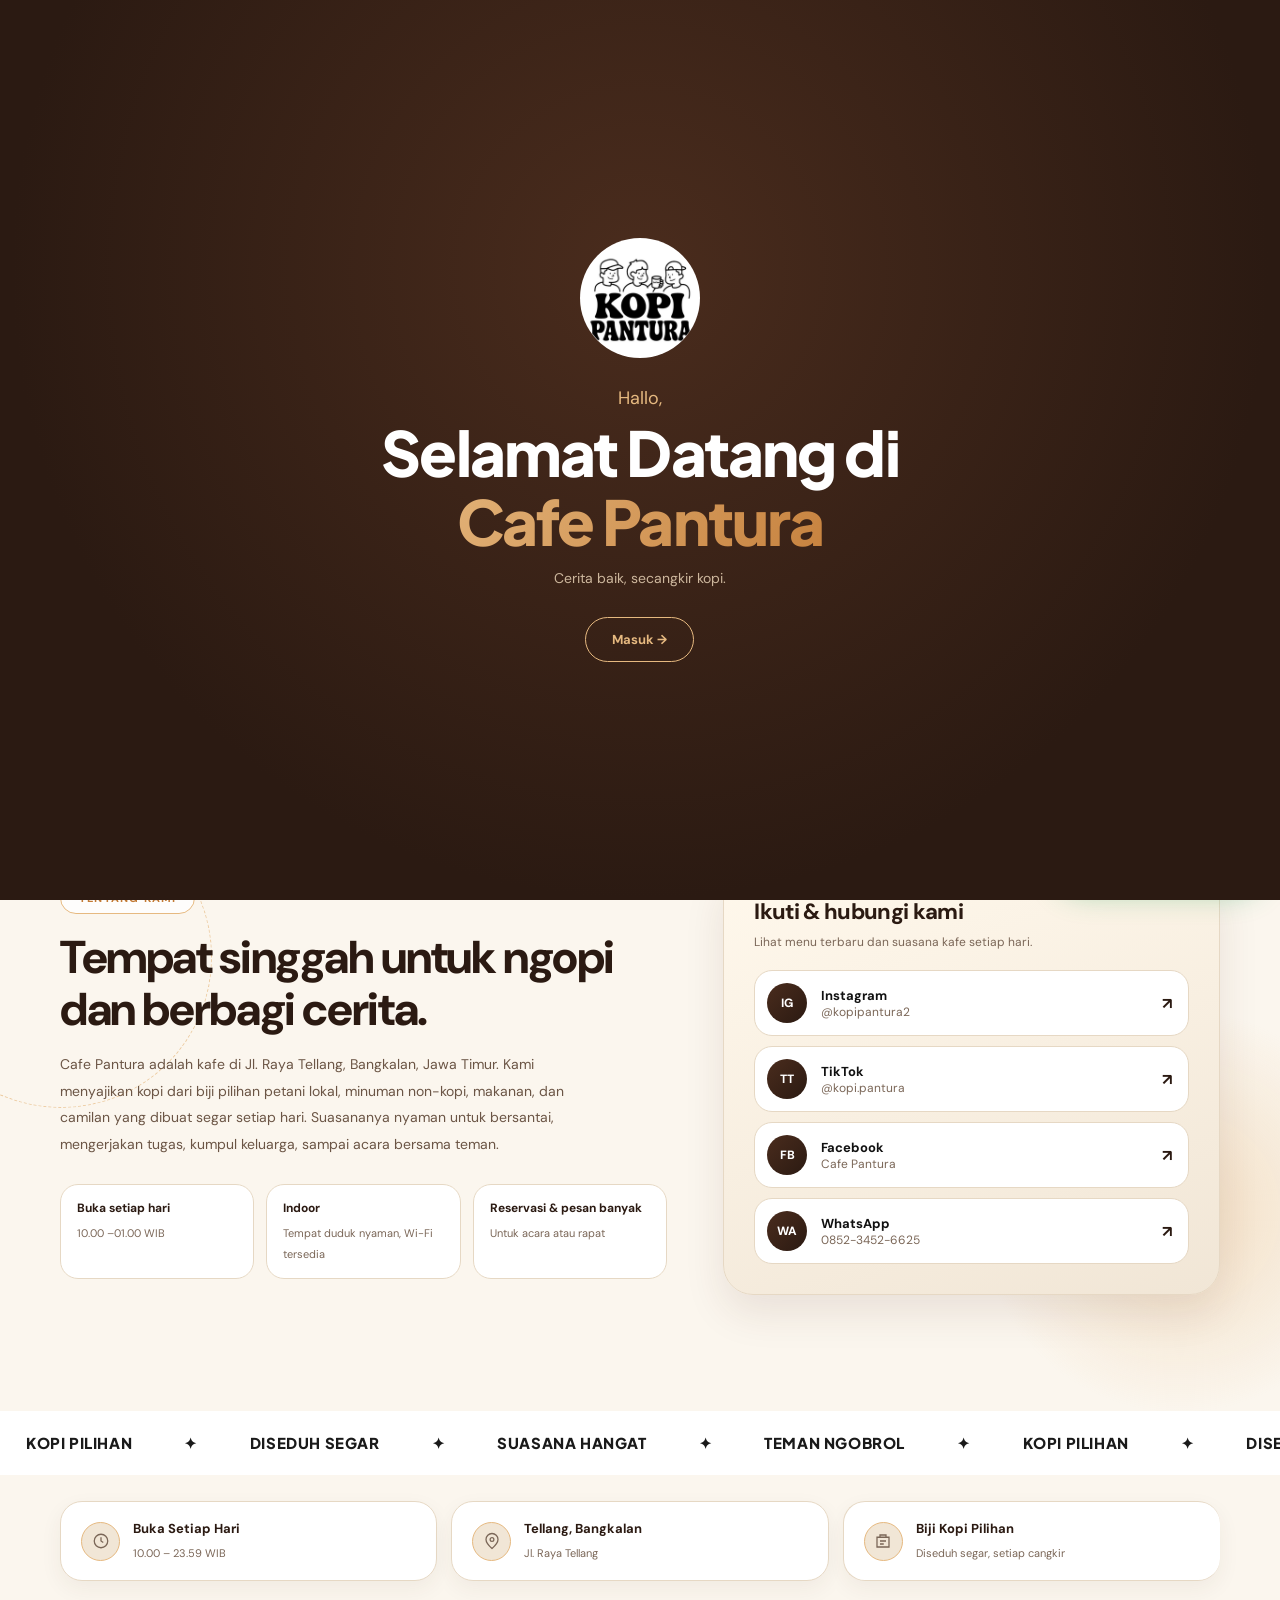
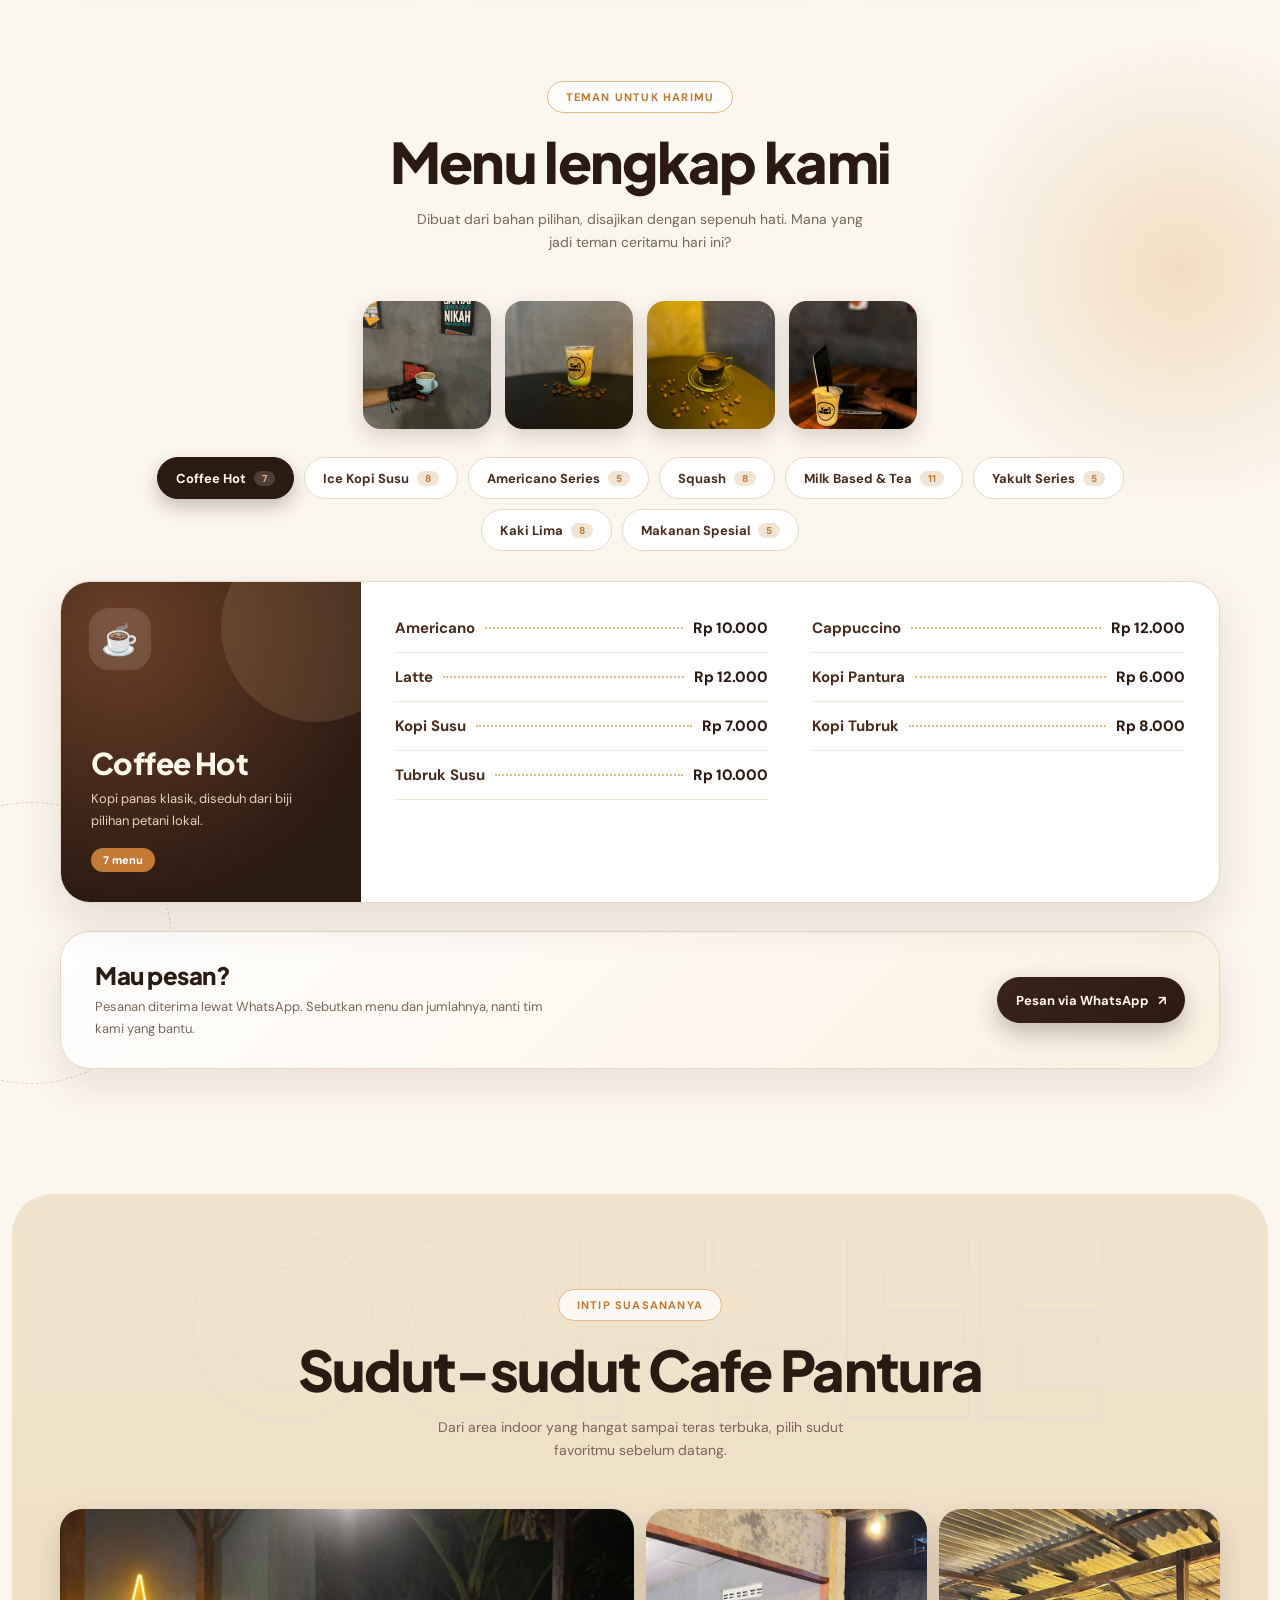
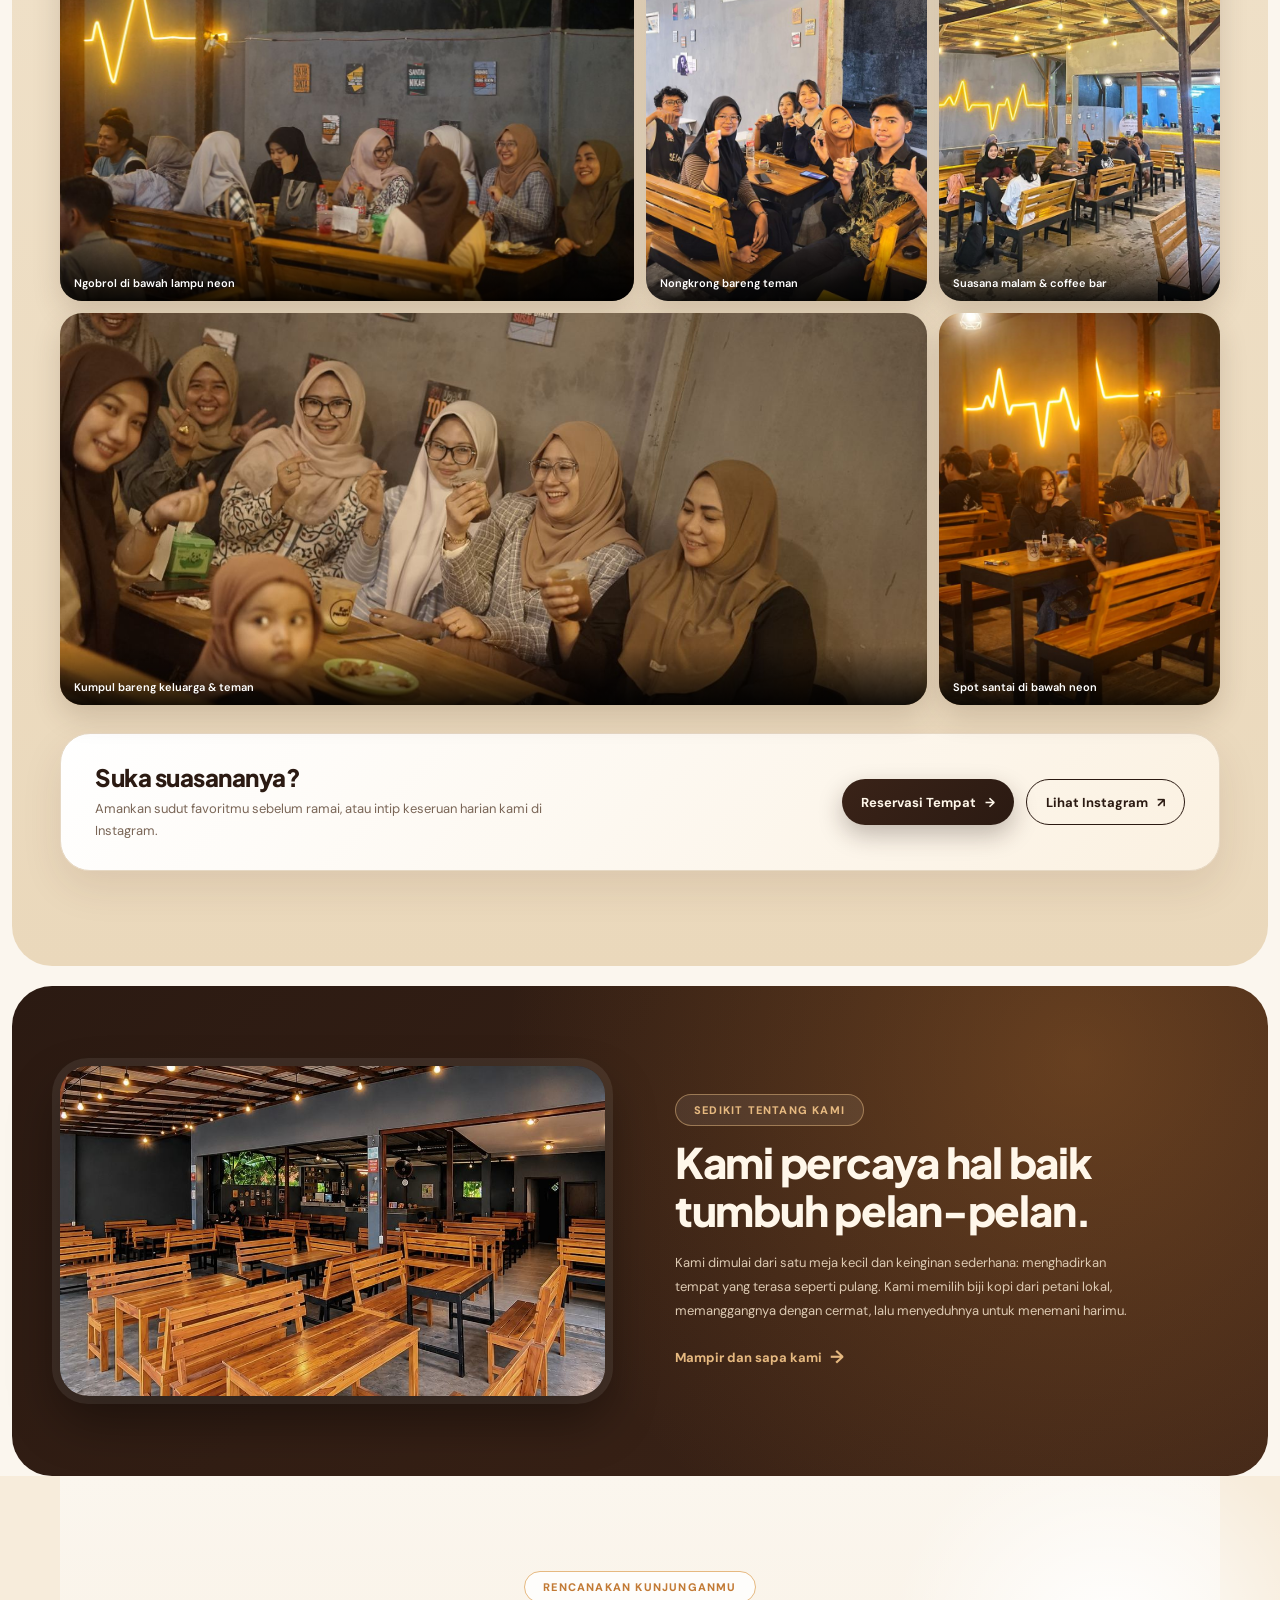
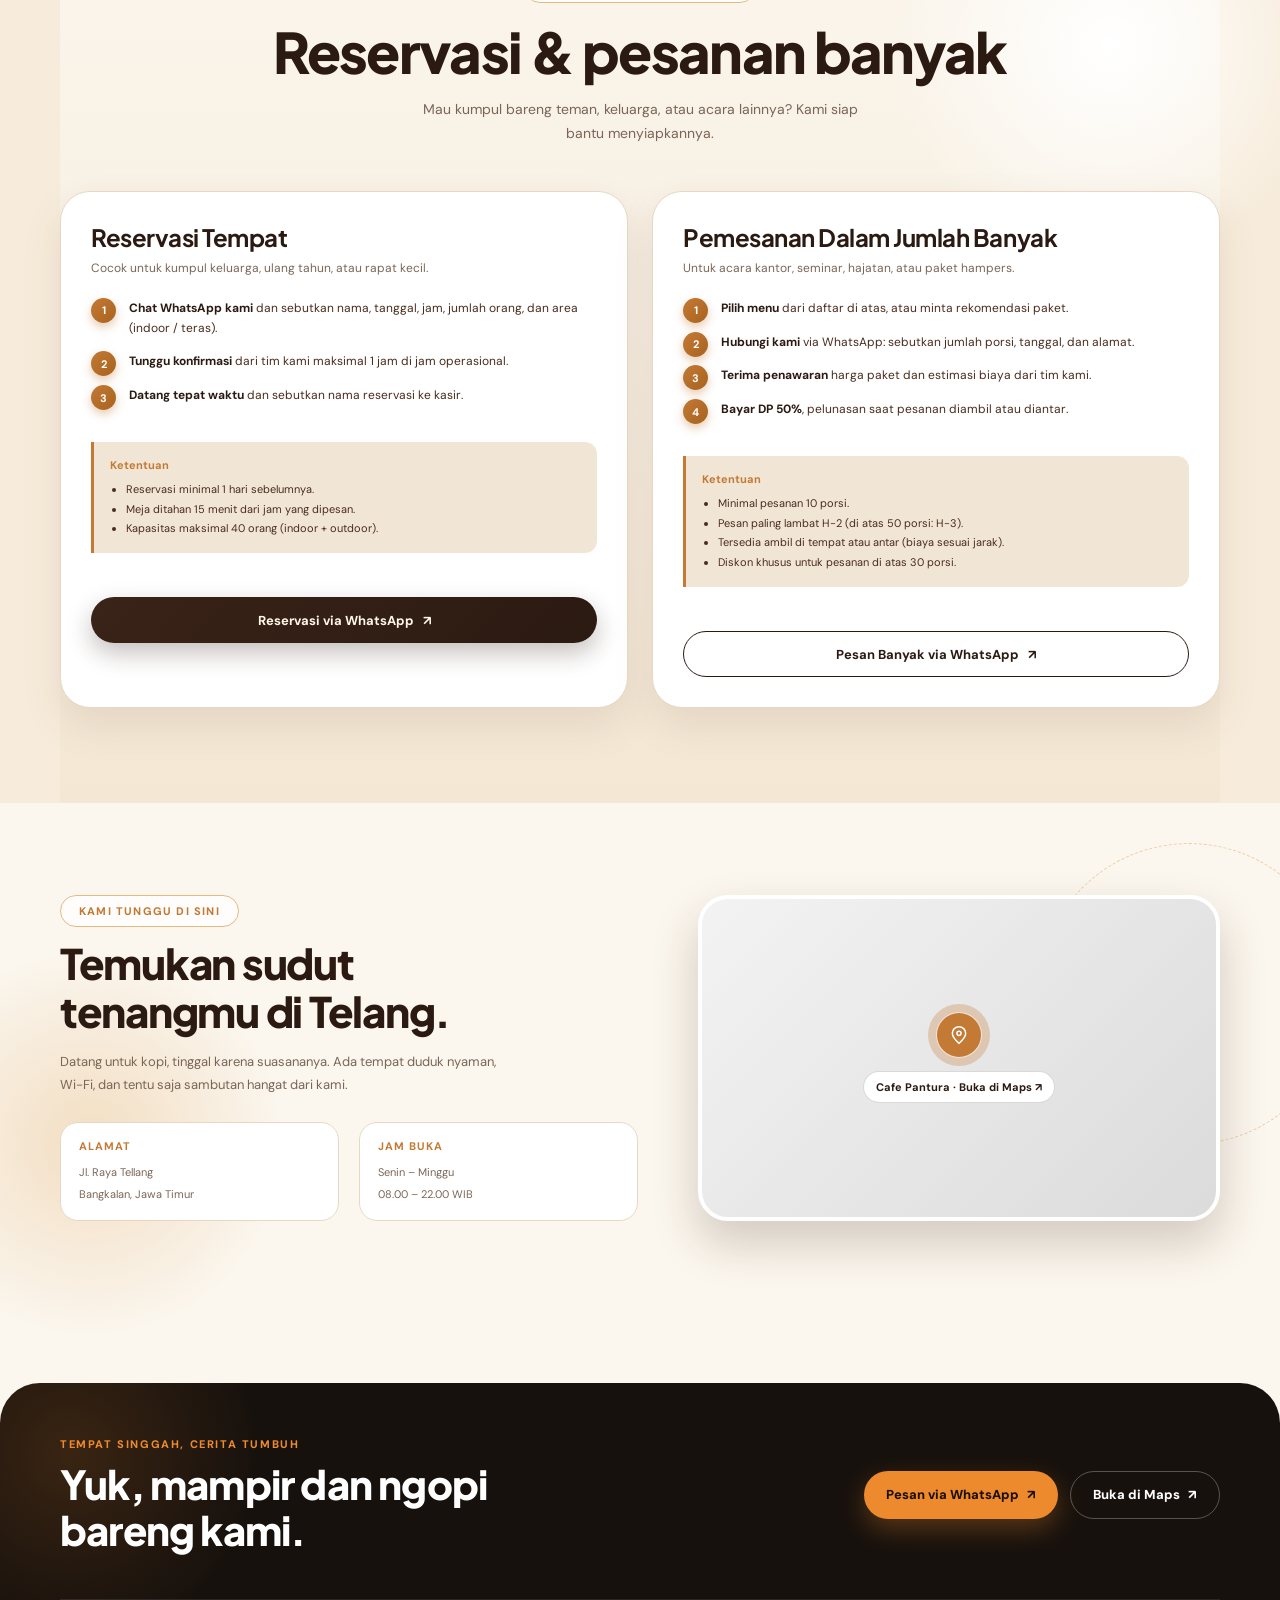
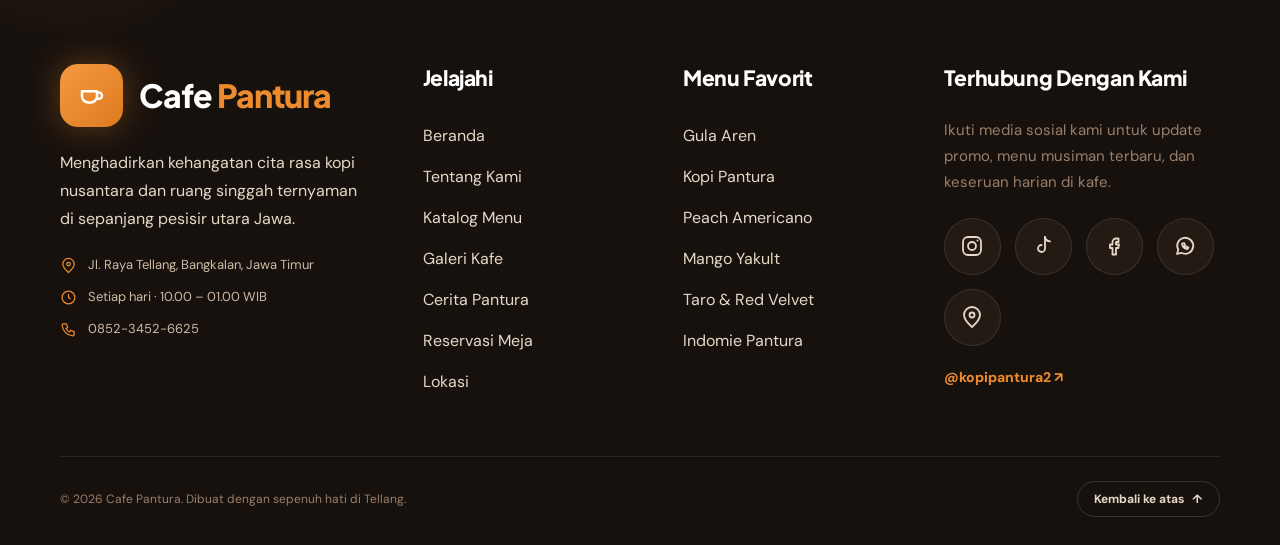
==== index.html @ 4a3033f2 "project kuliah capstone" ====
<!DOCTYPE html>
<html lang="id">
<head>
	<meta charset="UTF-8">
	<meta name="viewport" content="width=device-width, initial-scale=1.0">
	<meta name="theme-color" content="#2b1a12">
	<meta name="description" content="Temukan kopi pilihan dan suasana hangat di Cafe Pantura, tempat singgah favoritmu.">
	<title>Cafe Pantura — Cerita Baik, Secangkir Kopi</title>
	<link rel="icon" type="image/png" href="[data-uri]">
	<link rel="preconnect" href="https://fonts.googleapis.com">
	<link rel="preconnect" href="https://fonts.gstatic.com" crossorigin>
	<link href="https://fonts.googleapis.com/css2?family=DM+Sans:wght@400;500;600;700&family=Plus+Jakarta+Sans:wght@500;600;700;800&display=swap" rel="stylesheet">
	<style>
		:root {
			--cream: #0e0e0e; --paper: #0a0a0a; --ink: #f1f1f1; --muted: #9a9a9a;
			--green: #ffffff; --green-dark: #ffffff; --orange: #8c8c8c; --line: #2b2b2b;
			--surface: #151515; --surface-2: #1f1f1f;
			--serif: "Plus Jakarta Sans", "DM Sans", sans-serif; --sans: "DM Sans", sans-serif;
			--header-h: 82px;
		}
		* { box-sizing: border-box; }
		html { scroll-behavior: smooth; }
		body { margin: 0; background: var(--paper); color: var(--ink); font-family: var(--sans); }
		a { color: inherit; text-decoration: none; }
		button, input, select, textarea { font: inherit; }
		.wrap { width: min(1160px, calc(100% - 48px)); margin: 0 auto; }

		/* HEADER STICKY */
		.topbar { position: sticky; top: 0; z-index: 80; height: var(--header-h); display: flex; align-items: center; border-bottom: 1px solid rgba(36,40,32,.1); background: rgba(244,241,232,.96); backdrop-filter: blur(8px); transition: box-shadow .25s; }
		.topbar.is-scrolled { box-shadow: 0 4px 18px rgba(36,40,32,.1); }
		.nav { display: flex; align-items: center; justify-content: space-between; gap: 24px; }
		.brand { display: inline-flex; align-items: center; gap: 11px; font-family: var(--serif); font-size: 21px; font-weight: 700; white-space: nowrap; }
		.brand-mark { width: 35px; height: 35px; display: grid; place-items: center; border-radius: 50%; background: var(--green); color: white; font-family: var(--sans); font-size: 17px; }
		.nav-links { display: flex; align-items: center; gap: 28px; color: #51564b; font-size: 13px; font-weight: 600; }
		.nav-links a:hover { color: var(--orange); }
		.nav-cta, .button { display: inline-flex; align-items: center; justify-content: center; gap: 9px; min-height: 46px; padding: 0 19px; border: 0; border-radius: 3px; background: var(--green); color: white; font-size: 13px; font-weight: 700; transition: background .2s, transform .2s; cursor: pointer; }
		.nav-cta:hover, .button:hover { background: var(--green-dark); transform: translateY(-2px); }
		.button.outline { background: transparent; border: 1px solid var(--green); color: var(--green); }
		.button.outline:hover { background: var(--green); color: white; }
		.mobile-menu-toggle { display: none; width: 42px; height: 42px; border: 1px solid rgba(36,40,32,.14); border-radius: 50%; background: rgba(255,255,255,.24); color: var(--green); cursor: pointer; }
		.mobile-menu-toggle .bar { display: block; width: 18px; height: 2px; margin: 4px auto; background: currentColor; border-radius: 2px; transition: transform .25s ease, opacity .25s ease; }
		.mobile-menu-toggle[aria-expanded="true"] .bar:nth-child(1) { transform: translateY(6px) rotate(45deg); }
		.mobile-menu-toggle[aria-expanded="true"] .bar:nth-child(2) { opacity: 0; }
		.mobile-menu-toggle[aria-expanded="true"] .bar:nth-child(3) { transform: translateY(-6px) rotate(-45deg); }
		.mobile-backdrop { position: fixed; inset: 0; background: rgba(20,24,20,.25); opacity: 0; visibility: hidden; transition: opacity .25s ease, visibility .25s ease; z-index: 90; }
		.mobile-backdrop.is-open { opacity: 1; visibility: visible; }
		.mobile-panel { position: fixed; top: 0; right: 0; z-index: 100; display: flex; flex-direction: column; width: min(78vw, 300px); height: 100vh; padding: 24px 22px 30px; background: var(--paper); border-left: 1px solid var(--line); box-shadow: -16px 0 28px rgba(23,29,24,.12); transform: translateX(120%); transition: transform .28s ease; }
		.mobile-panel.is-open { transform: translateX(0); }
		.mobile-panel .brand { margin-bottom: 26px; }
		.mobile-panel a { display: block; padding: 12px 0; border-bottom: 1px solid var(--line); color: #2f3430; font-size: 14px; font-weight: 600; }
		.mobile-panel a:last-child { border-bottom: 0; }
		.mobile-panel .nav-cta { width: 100%; margin-top: 18px; color: white; border-bottom: 0; }

		.hero { min-height: 600px; display: grid; grid-template-columns: .92fr 1.08fr; background: var(--cream); overflow: hidden; }
		.hero-copy { display: flex; flex-direction: column; justify-content: center; padding: 74px max(40px, calc((100vw - 1160px) / 2)); padding-right: 40px; animation: reveal .7s ease both; }
		.eyebrow { display: flex; align-items: center; gap: 10px; color: var(--green); font-size: 11px; font-weight: 700; letter-spacing: 1.4px; text-transform: uppercase; }
		.eyebrow::before { width: 27px; height: 1px; background: var(--orange); content: ""; }
		h1, h2, h3, p { margin-top: 0; }
		h1 { max-width: 540px; margin: 22px 0 18px; font-family: var(--serif); font-size: clamp(46px, 5.2vw, 72px); font-weight: 600; line-height: 1.04; }
		h1 span { color: var(--orange); font-style: italic; }
		.hero-copy > p { max-width: 410px; margin-bottom: 28px; color: #62675c; font-size: 15px; line-height: 1.8; }
		.hero-actions { display: flex; align-items: center; gap: 22px; }
		.text-link { display: inline-flex; align-items: center; gap: 8px; color: var(--green); font-size: 13px; font-weight: 700; }
		.text-link span { font-size: 18px; transition: transform .2s; }
		.text-link:hover span { transform: translateX(4px); }
		.hero-photo { min-height: 600px; position: relative; background: url("[data-uri]") center 60% / cover no-repeat, linear-gradient(135deg,#efefef,#cfcfcf); }
		.photo-note { position: absolute; right: 34px; bottom: 30px; max-width: 200px; padding: 16px 18px; background: var(--paper); font-family: var(--serif); font-size: 16px; line-height: 1.45; }
		.photo-note small { display: block; margin-top: 7px; color: var(--muted); font-family: var(--sans); font-size: 10px; font-weight: 600; letter-spacing: .8px; text-transform: uppercase; }

		.quick-info { display: grid; grid-template-columns: repeat(3, 1fr); border-bottom: 1px solid var(--line); }
		.info-item { display: flex; align-items: center; gap: 13px; padding: 24px 28px; border-right: 1px solid var(--line); }
		.info-item:first-child { padding-left: 0; }
		.info-item:last-child { border-right: 0; }
		.info-icon { width: 39px; height: 39px; display: grid; flex: 0 0 auto; place-items: center; border: 1px solid var(--line); border-radius: 50%; color: var(--orange); }
		.info-icon svg { width: 18px; height: 18px; }
		.info-item strong { display: block; margin-bottom: 4px; font-size: 12px; }
		.info-item span { color: var(--muted); font-size: 11px; }

		section { scroll-margin-top: calc(var(--header-h) + 10px); }
		.menu-section { padding: 100px 0 105px; }
		.section-head { display: flex; align-items: end; justify-content: space-between; gap: 30px; margin-bottom: 35px; }
		.section-head h2, .story h2, .visit h2 { margin: 12px 0 0; font-family: var(--serif); font-size: 42px; font-weight: 600; line-height: 1.15; }
		.section-head > p { max-width: 320px; margin: 0 0 3px; color: var(--muted); font-size: 13px; line-height: 1.7; }
		.filters { display: flex; gap: 8px; margin-bottom: 25px; overflow-x: auto; }
		.filter { min-height: 37px; padding: 0 15px; border: 1px solid var(--line); border-radius: 2px; background: transparent; color: #5e6259; font-size: 11px; font-weight: 700; white-space: nowrap; cursor: pointer; }
		.filter[aria-pressed="true"] { border-color: var(--green); background: var(--green); color: white; }
		.menu-grid { display: grid; grid-template-columns: repeat(4, 1fr); gap: 17px; }
		.menu-card { min-width: 0; display: flex; flex-direction: column; border: 1px solid var(--line); background: var(--paper); animation: reveal .45s ease both; }
		.menu-card[hidden] { display: none; }
		.menu-image { height: 190px; position: relative; background-color: #cfc6b4; background-position: center; background-size: cover; }
		.menu-image::after { position: absolute; inset: 45% 0 0; background: linear-gradient(transparent, rgba(22,27,20,.22)); content: ""; }
		.menu-tag { position: absolute; z-index: 1; top: 12px; left: 12px; padding: 6px 8px; background: var(--paper); color: var(--green); font-size: 9px; font-weight: 700; letter-spacing: .4px; text-transform: uppercase; }
		.menu-content { display: flex; flex: 1; flex-direction: column; padding: 16px 15px 15px; }
		.menu-title-row { display: flex; align-items: baseline; justify-content: space-between; gap: 8px; }
		.menu-title-row h3 { margin: 0; font-family: var(--serif); font-size: 17px; font-weight: 600; }
		.price { color: var(--green); font-size: 12px; font-weight: 700; white-space: nowrap; }
		.menu-content p { margin: 9px 0 10px; color: var(--muted); font-size: 11px; line-height: 1.6; }
		.menu-meta { margin: 0 0 14px; padding: 8px 10px; background: var(--cream); color: #51564b; font-size: 10px; line-height: 1.6; }
		.menu-meta b { color: var(--green); }
		.order-link { display: inline-flex; align-items: center; gap: 7px; margin-top: auto; color: var(--green); font-size: 10px; font-weight: 700; }
		.order-link:hover { color: var(--orange); }

		/* GALERI */
		.gallery-section { padding: 95px 0; background: var(--cream); }
		.gallery-grid { display: grid; grid-template-columns: repeat(4, 1fr); grid-auto-rows: 190px; gap: 12px; }
		.shot { position: relative; margin: 0; overflow: hidden; background: #cfc6b4; }
		.shot.wide { grid-column: span 2; }
		.shot.tall { grid-row: span 2; }
		.shot.w3 { grid-column: span 3; }
		.shot img { width: 100%; height: 100%; display: block; object-fit: cover; transition: transform .5s; }
		.shot:hover img { transform: scale(1.05); }
		.shot figcaption { position: absolute; left: 0; right: 0; bottom: 0; padding: 22px 14px 11px; background: linear-gradient(transparent, rgba(20,24,20,.7)); color: white; font-size: 11px; font-weight: 600; }

		.story-band { background: var(--green); color: white; }
		.story { display: grid; grid-template-columns: 1fr 1fr; align-items: center; gap: 70px; padding: 80px 0; }
		.story-photo { min-height: 330px; background: url("[data-uri]") center / cover no-repeat, linear-gradient(135deg,#efefef,#cfcfcf); }
		.story .eyebrow { color: #cfcfcf; }
		.story h2 { max-width: 450px; margin-bottom: 17px; }
		.story p { max-width: 460px; margin-bottom: 22px; color: #d8e0d8; font-size: 13px; line-height: 1.85; }
		.story .text-link { color: white; }

		/* RESERVASI */
		.reserve { padding: 95px 0; }
		.reserve-grid { display: grid; grid-template-columns: 1fr 1fr; gap: 24px; }
		.panel { padding: 30px; border: 1px solid var(--line); background: var(--paper); }
		.panel h3 { margin: 0 0 6px; font-family: var(--serif); font-size: 24px; font-weight: 600; }
		.panel > p { margin-bottom: 20px; color: var(--muted); font-size: 12px; line-height: 1.7; }
		.steps { margin: 0 0 22px; padding: 0; list-style: none; counter-reset: step; }
		.steps li { position: relative; padding: 0 0 14px 38px; color: #51564b; font-size: 12px; line-height: 1.65; counter-increment: step; }
		.steps li::before { position: absolute; left: 0; top: -1px; width: 25px; height: 25px; display: grid; place-items: center; border-radius: 50%; background: var(--green); color: white; font-size: 11px; font-weight: 700; content: counter(step); }
		.steps b { color: var(--ink); }
		.notes { margin: 0 0 22px; padding: 14px 16px; background: var(--cream); color: #51564b; font-size: 11px; line-height: 1.8; }
		.notes strong { display: block; margin-bottom: 4px; color: var(--green); }
		.notes ul { margin: 0; padding-left: 16px; }
		.form { display: grid; grid-template-columns: 1fr 1fr; gap: 10px; margin-bottom: 14px; }
		.form label { display: block; color: var(--green); font-size: 10px; font-weight: 700; letter-spacing: .4px; text-transform: uppercase; }
		.form .full { grid-column: 1 / -1; }
		.form input, .form select, .form textarea { width: 100%; margin-top: 5px; padding: 11px 12px; border: 1px solid var(--line); border-radius: 2px; background: white; color: var(--ink); font-size: 13px; text-transform: none; letter-spacing: 0; font-weight: 400; }
		.form input:focus, .form select:focus, .form textarea:focus { outline: 2px solid var(--green); outline-offset: -1px; }
		.panel .button { width: 100%; }

		.visit { display: grid; grid-template-columns: 1.05fr .95fr; gap: 60px; padding: 92px 0; }
		.visit h2 { max-width: 430px; margin-bottom: 14px; }
		.visit-copy > p { max-width: 450px; color: var(--muted); font-size: 13px; line-height: 1.8; }
		.visit-details { display: grid; grid-template-columns: 1fr 1fr; gap: 20px; margin-top: 26px; }
		.visit-details strong { display: block; margin-bottom: 7px; color: var(--green); font-size: 11px; }
		.visit-details span { color: var(--muted); font-size: 11px; line-height: 1.7; }
		.map-panel { min-height: 300px; display: flex; flex-direction: column; align-items: center; justify-content: center; gap: 13px; background: url("https://images.unsplash.com/photo-1519608487953-e999c86e7455?auto=format&fit=crop&w=1000&q=80") center / cover no-repeat, linear-gradient(135deg,#efefef,#cfcfcf); text-align: center; }
		.map-pin { width: 46px; height: 46px; display: grid; place-items: center; border: 1px solid rgba(255,255,255,.8); border-radius: 50%; background: var(--green); color: white; box-shadow: 0 3px 14px rgba(0,0,0,.2); }
		.map-pin svg { width: 20px; height: 20px; }
		.map-label { padding: 8px 12px; background: var(--paper); font-size: 11px; font-weight: 700; }

		footer { background: #050505; color: white; }
		.footer-inner { display: flex; align-items: center; justify-content: space-between; gap: 24px; padding: 25px 0; }
		.footer-inner .brand { font-size: 17px; }
		.footer-inner .brand-mark { width: 30px; height: 30px; font-size: 14px; }
		.footer-inner p { margin: 0; color: #bbc2ba; font-size: 10px; }
		.social-link { color: #cfcfcf; font-size: 11px; font-weight: 700; }

		@keyframes reveal { from { opacity: 0; transform: translateY(12px); } to { opacity: 1; transform: translateY(0); } }
		@media (max-width: 1000px) { .nav-links { gap: 18px; } .menu-grid { grid-template-columns: repeat(3, 1fr); } }
		@media (max-width: 850px) {
			.hero { grid-template-columns: 1fr 1fr; min-height: 520px; }
			.hero-copy { padding: 56px 28px 56px 32px; }
			.hero-photo { min-height: 520px; }
			.menu-grid { grid-template-columns: repeat(2, 1fr); }
			.gallery-grid { grid-template-columns: repeat(2, 1fr); }
			.shot.w3, .shot.end { grid-column: span 2; }
			.reserve-grid { grid-template-columns: 1fr; }
			.story { gap: 36px; }
		}
		@media (max-width: 760px) {
			.nav-links, .nav .nav-cta { display: none; }
			.mobile-menu-toggle { display: inline-flex; flex-direction: column; align-items: center; justify-content: center; }
		}
		@media (max-width: 620px) {
			:root { --header-h: 68px; }
			.wrap { width: min(100% - 36px, 440px); }
			.brand { font-size: 18px; }
			.hero { display: flex; flex-direction: column; }
			.hero-copy { order: 1; padding: 54px 24px 45px; }
			.hero-photo { order: 2; min-height: 310px; }
			h1 { max-width: 380px; font-size: 51px; }
			.hero-copy > p { font-size: 13px; }
			.photo-note { right: 16px; bottom: 16px; max-width: 175px; padding: 12px 14px; font-size: 14px; }
			.quick-info { grid-template-columns: 1fr; padding: 7px 0; }
			.info-item, .info-item:first-child { padding: 13px 0; border-right: 0; }
			.info-item:not(:last-child) { border-bottom: 1px solid var(--line); }
			.info-icon { width: 35px; height: 35px; }
			.menu-section, .gallery-section, .reserve { padding: 65px 0 70px; }
			.section-head { display: block; margin-bottom: 24px; }
			.section-head h2, .story h2, .visit h2 { font-size: 35px; }
			.section-head > p { margin-top: 12px; }
			.menu-grid { gap: 10px; }
			.menu-image { height: 145px; }
			.menu-content { padding: 13px 11px; }
			.menu-title-row { align-items: start; flex-direction: column; gap: 5px; }
			.menu-title-row h3 { font-size: 16px; }
			.menu-content p { font-size: 10px; }
			.gallery-grid { grid-auto-rows: 140px; gap: 8px; }
			.panel { padding: 22px 18px; }
			.form { grid-template-columns: 1fr; }
			.story { grid-template-columns: 1fr; gap: 28px; padding: 58px 0; }
			.story-photo { min-height: 230px; order: 2; }
			.visit { grid-template-columns: 1fr; gap: 28px; padding: 65px 0; }
			.map-panel { min-height: 235px; }
			.footer-inner { flex-wrap: wrap; }
			.footer-inner p { order: 3; width: 100%; }
		}
		@media (prefers-reduced-motion: reduce) {
			*, *::before, *::after { scroll-behavior: auto !important; animation-duration: .01ms !important; transition-duration: .01ms !important; }
		}

		/* ===== TEMA GELAP ===== */
		body { background: var(--paper); }
		.topbar { background: rgba(10,10,9,.82); border-bottom-color: var(--line); }
		.topbar.is-scrolled { box-shadow: 0 6px 24px rgba(0,0,0,.6); }
		.brand-mark { background: linear-gradient(135deg, #ffffff, #8c8c8c); color: #111; font-weight: 700; }
		.nav-links { color: #bdbdbd; }
		.nav-links a { position: relative; padding: 6px 0; }
		.nav-links a::after { position: absolute; left: 0; bottom: 0; width: 0; height: 1px; background: var(--orange); content: ""; transition: width .25s; }
		.nav-links a:hover::after { width: 100%; }
		.nav-cta, .button { color: #111; background: linear-gradient(135deg, #ffffff, #ffffff 55%, #8c8c8c); border-radius: 40px; box-shadow: 0 8px 22px rgba(160,160,160,.22); }
		.nav-cta:hover, .button:hover { background: linear-gradient(135deg, #ffffff, #ffffff 55%, #e5e5e5); box-shadow: 0 12px 28px rgba(160,160,160,.38); }
		.button.outline { background: transparent; border: 1px solid var(--green); color: var(--green); box-shadow: none; }
		.button.outline:hover { background: var(--green); color: #111; }
		.mobile-menu-toggle { background: transparent; border-color: var(--line); color: var(--green); }
		.mobile-panel { background: #111111; border-left-color: var(--line); }
		.mobile-panel a { color: var(--ink); }
		.mobile-panel .nav-cta { color: #111; }

		.hero { background: radial-gradient(circle at 15% 25%, rgba(220,220,220,.16), transparent 45%), radial-gradient(circle at 60% 100%, rgba(160,160,160,.1), transparent 40%), #0a0a0a; }
		.hero-copy > p { color: var(--muted); }
		h1 { color: var(--ink); }
		h1 span { background: linear-gradient(120deg, #ffffff, #8c8c8c); -webkit-background-clip: text; background-clip: text; color: transparent; }
		.hero-photo::after { position: absolute; inset: 0; background: linear-gradient(90deg, #0a0a0a 0%, rgba(10,10,9,.15) 40%), linear-gradient(0deg, rgba(10,10,9,.6), transparent 45%); content: ""; }
		.photo-note { z-index: 1; background: rgba(10,10,9,.78); backdrop-filter: blur(8px); border: 1px solid rgba(220,220,220,.45); color: var(--ink); }
		.eyebrow { color: var(--green); }

		.marquee { overflow: hidden; border-block: 1px solid var(--line); background: #0e0e0e; }
		.marquee-track { display: flex; width: max-content; animation: scroll 28s linear infinite; }
		.marquee span { padding: 14px 26px; color: var(--green); font-family: var(--serif); font-size: 15px; font-style: italic; white-space: nowrap; }
		.marquee span::after { margin-left: 52px; color: var(--orange); font-style: normal; content: "\2726"; }
		@keyframes scroll { to { transform: translateX(-50%); } }

		.quick-info { border-bottom-color: var(--line); }
		.info-icon { border-color: rgba(220,220,220,.4); background: var(--surface); }
		.info-item span { color: var(--muted); }

		.section-head h2, .story h2, .visit h2 { color: var(--ink); }
		.filter { border-radius: 40px; border-color: var(--line); color: #bdbdbd; transition: all .2s; }
		.filter:hover { border-color: var(--green); color: var(--green); }
		.filter[aria-pressed="true"] { background: var(--green); border-color: var(--green); color: #111; }
		.menu-card { background: var(--surface); border-radius: 10px; overflow: hidden; transition: transform .3s, border-color .3s, box-shadow .3s; }
		.menu-card:hover { transform: translateY(-6px); border-color: rgba(220,220,220,.6); box-shadow: 0 18px 40px rgba(0,0,0,.55), 0 0 0 1px rgba(220,220,220,.2); }
		.menu-image { background-size: 108%; transition: background-size .5s; }
		.menu-card:hover .menu-image { background-size: 120%; }
		.menu-image::after { background: linear-gradient(transparent, rgba(10,10,9,.75)); }
		.menu-tag { background: rgba(10,10,9,.85); color: var(--green); border: 1px solid rgba(220,220,220,.4); border-radius: 30px; padding: 6px 10px; }
		.price { color: var(--green); }
		.menu-meta { background: var(--surface-2); color: #bdbdbd; border-left: 2px solid var(--orange); }
		.menu-meta b { color: var(--green); }

		.gallery-section { background: linear-gradient(180deg, #0a0a0a, #111111 50%, #0a0a0a); }
		.shot { border-radius: 10px; background: var(--surface); }
		.shot figcaption { padding-top: 34px; background: linear-gradient(transparent, rgba(0,0,0,.85)); }
		.shot::after { position: absolute; inset: 0; border-radius: 10px; box-shadow: inset 0 0 0 1px rgba(220,220,220,0); transition: box-shadow .3s; content: ""; pointer-events: none; }
		.shot:hover::after { box-shadow: inset 0 0 0 1px rgba(220,220,220,.7); }

		.story-band { background: radial-gradient(circle at 85% 20%, rgba(160,160,160,.14), transparent 45%), #141414; color: var(--ink); border-block: 1px solid var(--line); }
		.story p { color: var(--muted); }
		.story-photo { border-radius: 10px; box-shadow: 18px 18px 0 rgba(220,220,220,.14); }
		.story .eyebrow, .story .text-link { color: var(--green); }

		.panel { background: var(--surface); border-radius: 12px; }
		.panel h3 { color: var(--ink); }
		.steps li { color: #bdbdbd; }
		.steps li::before { background: linear-gradient(135deg, #ffffff, #8c8c8c); color: #111; }
		.steps b { color: var(--ink); }
		.notes { background: var(--surface-2); color: #bdbdbd; border-left: 2px solid var(--green); }
		.form input, .form select, .form textarea { background: #0d0d0c; border-color: var(--line); color: var(--ink); border-radius: 6px; color-scheme: dark; }
		.form input::placeholder, .form textarea::placeholder { color: #6a6a6a; }
		.form input:focus, .form select:focus, .form textarea:focus { outline-color: var(--green); }

		.map-panel { background-color: #3a3a3a; background-blend-mode: multiply; border-radius: 12px; border: 1px solid var(--line); }
		.map-label { background: rgba(10,10,9,.85); color: var(--ink); border-radius: 30px; border: 1px solid rgba(220,220,220,.4); }
		.map-pin { background: linear-gradient(135deg, #ffffff, #8c8c8c); color: #111; box-shadow: 0 0 0 8px rgba(160,160,160,.2); }
		footer { background: #050505; border-top: 1px solid var(--line); }
		.hero-photo, .story-photo, .menu-image, .shot img { filter: none; }
		
		.rv { opacity: 0; transform: translateY(26px); transition: opacity .7s ease, transform .7s ease; }
		.rv.in { opacity: 1; transform: none; }
		@media (prefers-reduced-motion: reduce) { .marquee-track { animation: none; } .rv { opacity: 1; transform: none; } }

		/* ===== HITAM & PUTIH ===== */
		.brand-mark { background: #fff; color: #0a0a0a; }
		.nav-links a::after { background: #fff; }
		.nav-cta, .button { background: #fff; color: #0a0a0a; box-shadow: 0 8px 22px rgba(255,255,255,.1); }
		.nav-cta:hover, .button:hover { background: #e4e4e4; box-shadow: 0 12px 28px rgba(255,255,255,.18); }
		.info-icon { color: #fff; }
		.map-pin { background: #fff; color: #0a0a0a; box-shadow: 0 0 0 8px rgba(255,255,255,.18); }
		h1 span { background: linear-gradient(120deg, #fff, #8c8c8c); -webkit-background-clip: text; background-clip: text; color: transparent; }

		/* Bagian terang (putih) */
		.light { --ink: #0a0a0a; --muted: #666; --line: #dcdcdc; --surface: #f4f4f4; --surface-2: #ececec; --green: #0a0a0a; --green-dark: #000; --orange: #888; background: #fff; color: var(--ink); box-shadow: 0 0 0 100vmax #fff; clip-path: inset(0 -100vmax); }
		.light .filter { color: #333; background: transparent; }
		.light .filter:hover { border-color: #0a0a0a; color: #0a0a0a; }
		.light .filter[aria-pressed="true"] { background: #0a0a0a; border-color: #0a0a0a; color: #fff; }
		.light .menu-card { background: #fff; }
		.light .menu-card:hover { border-color: #0a0a0a; box-shadow: 0 18px 38px rgba(0,0,0,.16); }
		.light .menu-tag { background: rgba(255,255,255,.94); color: #0a0a0a; border-color: rgba(0,0,0,.2); }
		.light .menu-image::after { background: linear-gradient(transparent, rgba(0,0,0,.35)); }
		.light .menu-meta { background: #f1f1f1; color: #444; border-left-color: #0a0a0a; }
		.light .menu-meta b, .light .price, .light .order-link, .light .eyebrow { color: #0a0a0a; }
		.light .order-link:hover { color: #666; }
		.light .button { background: #0a0a0a; color: #fff; box-shadow: 0 8px 22px rgba(0,0,0,.2); }
		.light .button:hover { background: #2b2b2b; box-shadow: 0 12px 28px rgba(0,0,0,.28); }
		.light .button.outline { background: transparent; color: #0a0a0a; border: 1px solid #0a0a0a; box-shadow: none; }
		.light .button.outline:hover { background: #0a0a0a; color: #fff; }
		.light .panel { background: #f6f6f6; }
		.light .steps li { color: #444; }
		.light .steps li::before { background: #0a0a0a; color: #fff; }
		.light .notes { background: #ececec; color: #444; border-left-color: #0a0a0a; }
		.light .notes strong { color: #0a0a0a; }
		.light .form label { color: #0a0a0a; }
		.light .form input, .light .form select, .light .form textarea { background: #fff; color: #0a0a0a; border-color: #cfcfcf; color-scheme: light; }
		.light .form input::placeholder, .light .form textarea::placeholder { color: #999; }
		.light .form input:focus, .light .form select:focus, .light .form textarea:focus { outline-color: #0a0a0a; }

		/* ===== TEMA CERAH: PUTIH - ABU - HITAM ===== */
		:root { --cream: #f3f3f3; --paper: #ffffff; --ink: #111111; --muted: #666666; --line: #e0e0e0; --surface: #ffffff; --surface-2: #f0f0f0; --green: #111111; --green-dark: #000000; --orange: #8a8a8a; }
		body { background: #fff; color: #111; }
		.topbar { background: rgba(255,255,255,.9); border-bottom-color: var(--line); }
		.topbar.is-scrolled { box-shadow: 0 6px 22px rgba(0,0,0,.08); }
		.brand-mark { background: #111; color: #fff; }
		.nav-links { color: #333; }
		.nav-links a::after { background: #111; }
		.nav-cta, .button { background: #111; color: #fff; box-shadow: 0 8px 20px rgba(0,0,0,.16); }
		.nav-cta:hover, .button:hover { background: #333; box-shadow: 0 12px 26px rgba(0,0,0,.24); }
		.mobile-panel { background: #fff; }
		.mobile-panel .nav-cta { color: #fff; }
		.mobile-menu-toggle { color: #111; border-color: #d0d0d0; }

		.hero { background: radial-gradient(circle at 12% 20%, #fff 0%, transparent 50%), linear-gradient(135deg, #f7f7f7, #e6e6e6); }
		h1 span { background: linear-gradient(120deg, #111, #8a8a8a); -webkit-background-clip: text; background-clip: text; color: transparent; }
		.hero-photo::after { background: linear-gradient(90deg, #f1f1f1 0%, rgba(241,241,241,0) 32%); }
		.photo-note { background: rgba(255,255,255,.92); border: 1px solid rgba(0,0,0,.14); color: #111; box-shadow: 0 10px 30px rgba(0,0,0,.12); }

		.marquee { background: #111; border-block: 0; }
		.marquee span { color: #fff; }
		.marquee span::after { color: #888; }

		.quick-info { border-bottom-color: var(--line); }
		.info-icon { background: #f3f3f3; border-color: #dcdcdc; color: #111; }

		.gallery-section { background: #f3f3f3; }
		.shot { background: #e2e2e2; }
		.shot:hover::after { box-shadow: inset 0 0 0 2px rgba(17,17,17,.75); }

		.story-band { background: #fff; color: #111; border-block: 1px solid var(--line); }
		.story p { color: #555; }
		.story .eyebrow, .story .text-link { color: #111; }
		.story-photo { box-shadow: 16px 16px 0 #e6e6e6; }

		.reserve.light { background: #f3f3f3; box-shadow: 0 0 0 100vmax #f3f3f3; }
		.reserve.light .panel { background: #fff; border-color: #e2e2e2; box-shadow: 0 10px 30px rgba(0,0,0,.05); }

		.map-panel { background-image: linear-gradient(rgba(255,255,255,.25), rgba(255,255,255,.25)), url("https://images.unsplash.com/photo-1519608487953-e999c86e7455?auto=format&fit=crop&w=1000&q=80"), linear-gradient(135deg, #efefef, #cfcfcf); background-color: #e5e5e5; background-blend-mode: normal; background-size: cover; background-position: center; background-repeat: no-repeat; border-color: var(--line); }
		.map-label { background: #fff; color: #111; border-color: rgba(0,0,0,.15); }
		.map-pin { background: #111; color: #fff; box-shadow: 0 0 0 8px rgba(0,0,0,.12); }
		footer { background: #111; border-top: 0; }
		.social-link { color: #fff; }

		/* ===== GAYA MODERN ===== */
		:root { --header-h: 100px; }
		h1, h2, h3 { letter-spacing: -.03em; }
		h1 { font-size: clamp(44px, 5.6vw, 78px); font-weight: 800; line-height: 1.02; }
		h1 span { font-style: normal; }
		.section-head h2, .story h2, .visit h2 { font-weight: 800; }
		.menu-title-row h3, .panel h3 { font-weight: 700; letter-spacing: -.02em; }
		.brand, .photo-note { font-weight: 800; }
		.marquee span { font-style: normal; font-weight: 700; letter-spacing: -.01em; }

		/* Pil label bergaris putus-putus */
		.eyebrow { display: inline-flex; width: fit-content; padding: 8px 18px; border: 1px dashed #9a9a9a; border-radius: 40px; background: #fff; font-size: 11px; letter-spacing: 1.2px; }
		.eyebrow::before { display: none; }

		/* Header melayang berbentuk pil */
		.topbar { top: 12px; width: min(1160px, calc(100% - 24px)); height: 72px; margin: 12px auto 0; border: 1px solid rgba(0,0,0,.08); border-radius: 60px; box-shadow: 0 8px 28px rgba(0,0,0,.07); }
		.topbar .nav { width: calc(100% - 40px); }

		/* Hero dalam kartu besar bersudut bulat */
		.hero { margin: 12px 12px 0; border-radius: 40px; min-height: 560px; }
		.hero-photo { min-height: 0; margin: 40px 56px 40px 0; border-radius: 280px 280px 40px 40px; box-shadow: 22px 22px 0 #111; }
		.hero-photo::after { display: none; }
		.chip { position: absolute; z-index: 2; top: 28px; left: -26px; display: inline-flex; align-items: center; gap: 9px; padding: 11px 16px; border-radius: 40px; background: #fff; box-shadow: 0 10px 26px rgba(0,0,0,.16); font-size: 12px; font-weight: 700; }
		.chip i { width: 9px; height: 9px; border-radius: 50%; background: #111; animation: pulse 1.8s infinite; }
		@keyframes pulse { 50% { box-shadow: 0 0 0 7px rgba(17,17,17,.12); } }
		.photo-note { right: 22px; bottom: 26px; border-radius: 18px; font-size: 15px; }

		/* Info singkat jadi kartu */
		.quick-info { gap: 14px; margin-top: 26px; border-bottom: 0; }
		.info-item, .info-item:first-child { padding: 18px 20px; border: 0; border-radius: 22px; background: #f3f3f3; }

		/* Judul bagian di tengah + foto melayang */
		.section-head { position: relative; flex-direction: column; align-items: center; gap: 14px; margin-bottom: 46px; text-align: center; }
		.section-head > div { display: flex; flex-direction: column; align-items: center; gap: 16px; }
		.section-head h2 { margin: 0; font-size: clamp(34px, 4.6vw, 56px); }
		.section-head > p { max-width: 460px; margin: 0; font-size: 14px; }
		.float { position: absolute; top: 50%; width: 132px; height: 132px; object-fit: cover; border-radius: 30px; box-shadow: 0 16px 34px rgba(0,0,0,.2); }
		.float.l { left: 2%; transform: translateY(-50%) rotate(-9deg); }
		.float.r { right: 2%; transform: translateY(-50%) rotate(8deg); }
		.filters { justify-content: center; }

		/* Kartu menu */
		.menu-card { padding: 10px; border-radius: 26px; }
		.menu-image { height: 180px; border-radius: 18px; }
		.menu-tag { top: 10px; left: 10px; }
		.menu-content { padding: 16px 8px 8px; }
		.menu-meta { border-radius: 10px; }

		/* Bagian bersudut bulat */
		.gallery-section { margin: 20px 12px 0; border-radius: 40px; }
		.shot { border-radius: 22px; }
		.shot::after { border-radius: 22px; }
		.story-band { margin: 20px 12px 0; border: 0; border-radius: 40px; background: #111; color: #fff; }
		.story h2 { color: #fff; }
		.story p { color: #c9c9c9; }
		.story .eyebrow { background: transparent; border-color: #666; color: #fff; }
		.story .text-link { color: #fff; }
		.story-photo { border-radius: 28px; box-shadow: none; }
		.panel { border-radius: 30px; }
		.form input, .form select, .form textarea { border-radius: 12px; }
		.map-panel { border-radius: 30px; }
		footer { margin-top: 20px; border-radius: 40px 40px 0 0; }

		@media (max-width: 1000px) { .float { display: none; } }
		@media (max-width: 620px) {
			:root { --header-h: 92px; }
			.topbar { height: 64px; }
			.hero { margin: 10px 10px 0; border-radius: 28px; }
			.hero-photo { min-height: 340px; margin: 0 24px 38px; border-radius: 170px 170px 28px 28px; box-shadow: 12px 12px 0 #111; }
			.chip { left: -8px; top: 20px; }
			.gallery-section, .story-band { margin-inline: 10px; border-radius: 28px; }
			.info-item, .info-item:first-child { padding: 15px 16px; }
			.quick-info { gap: 10px; }
			.info-item:not(:last-child) { border-bottom: 0; }
		}

		/* ===== TENTANG KAMI ===== */
		.about { display: grid; grid-template-columns: 1.1fr .9fr; align-items: center; gap: 56px; padding: 90px 0 76px; }
		.about h2 { margin: 18px 0 16px; font-size: clamp(30px, 3.8vw, 46px); font-weight: 800; line-height: 1.12; }
		.about-copy > p { max-width: 540px; color: var(--muted); font-size: 14px; line-height: 1.9; }
		.about-points { display: grid; grid-template-columns: repeat(3, 1fr); gap: 12px; margin: 26px 0 0; padding: 0; list-style: none; }
		.about-points li { padding: 15px 16px; border: 1px solid var(--line); border-radius: 18px; }
		.about-points b { display: block; margin-bottom: 5px; font-size: 12px; }
		.about-points span { color: var(--muted); font-size: 11px; line-height: 1.55; }
		.about-card { padding: 30px; border-radius: 30px; background: #f3f3f3; }
		.about-card h3 { margin: 0 0 6px; font-size: 22px; font-weight: 800; }
		.about-card > p { margin-bottom: 18px; color: var(--muted); font-size: 12px; line-height: 1.7; }
		.social { display: flex; align-items: center; gap: 14px; margin-top: 10px; padding: 12px 16px 12px 12px; border-radius: 18px; background: #fff; transition: transform .2s, box-shadow .2s; }
		.social:hover { transform: translateX(4px); box-shadow: 0 8px 22px rgba(0,0,0,.1); }
		.social i { width: 40px; height: 40px; display: grid; flex: 0 0 auto; place-items: center; border-radius: 50%; background: #111; color: #fff; font-size: 12px; font-style: normal; font-weight: 800; }
		.social span { flex: 1; color: var(--muted); font-size: 12px; }
		.social span b { display: block; color: #111; font-size: 13px; }
		.social em { font-style: normal; font-weight: 700; }
		@media (max-width: 850px) { .about { grid-template-columns: 1fr; gap: 34px; } }
		@media (max-width: 620px) { .about { padding: 62px 0 54px; } .about-points { grid-template-columns: 1fr; } .about-card { padding: 22px 18px; } }

		/* ===== LATAR BELAKANG DEKORATIF ===== */
		html, body { overflow-x: clip; }
		body { background-color: #fff; }
		.about, .menu-section, .visit { position: relative; }
		.menu-section.light { background: transparent; box-shadow: none; clip-path: none; }
		.about::before, .menu-section::after, .visit::before { position: absolute; z-index: -1; width: 300px; height: 300px; border: 1px dashed #d2d2d2; border-radius: 50%; pointer-events: none; content: ""; }
		.about::before { left: -150px; top: 30px; }
		.menu-section::after { left: -170px; bottom: 90px; width: 280px; height: 280px; }
		.visit::before { right: -120px; top: 40px; }
		.about::after, .menu-section::before, .visit::after { position: absolute; z-index: -1; border-radius: 50%; background: radial-gradient(circle, #ececec, rgba(236,236,236,0) 68%); pointer-events: none; content: ""; }
		.about::after { right: -170px; bottom: -50px; width: 420px; height: 420px; }
		.menu-section::before { right: -200px; top: 50px; width: 480px; height: 480px; }
		.visit::after { left: -170px; bottom: -30px; width: 400px; height: 400px; }

		.gallery-section { position: relative; overflow: hidden; }
		.gallery-section::before { position: absolute; top: 4px; left: 50%; z-index: 0; transform: translateX(-50%); color: transparent; font-family: var(--serif); font-size: clamp(90px, 19vw, 250px); font-weight: 800; line-height: 1; letter-spacing: -.04em; white-space: nowrap; -webkit-text-stroke: 1.5px #dcdcdc; pointer-events: none; content: "COFFEE"; }
		.gallery-section > .wrap { position: relative; z-index: 1; }
		.reserve { position: relative; }
		.reserve::before { position: absolute; z-index: -1; right: -120px; top: -60px; width: 460px; height: 460px; border-radius: 50%; background: radial-gradient(circle, #fff, rgba(255,255,255,0) 68%); pointer-events: none; content: ""; }
		@media (max-width: 620px) { .about::before, .menu-section::after, .visit::before { width: 200px; height: 200px; } }
		.more-wrap { display: flex; justify-content: center; margin-top: 32px; }
		.more-wrap[hidden] { display: none; }
		.more-wrap .button { min-width: 220px; }

		/* ===== LAYAR SAMBUTAN ===== */
		.welcome { position: fixed; inset: 0; z-index: 300; display: grid; place-items: center; padding: 24px; background: #111; color: #fff; text-align: center; transition: opacity .8s ease, visibility .8s ease, transform .8s ease; }
		.welcome.hide { opacity: 0; visibility: hidden; transform: scale(1.04); }
		.welcome-inner > * { opacity: 0; animation: welcomeUp .8s ease forwards; }
		.welcome-mark { width: 64px; height: 64px; margin: 0 auto 26px; display: grid; place-items: center; border-radius: 50%; background: #fff; color: #111; font-family: var(--serif); font-size: 28px; font-weight: 800; animation-delay: .1s; }
		.welcome-hi { margin-bottom: 8px; color: #bdbdbd; font-size: 18px; animation-delay: .4s; }
		.welcome-title { max-width: 620px; margin: 0 auto 14px; font-family: var(--serif); font-size: clamp(32px, 6vw, 62px); font-weight: 800; line-height: 1.1; letter-spacing: -.03em; color: #fff; animation-delay: .8s; }
		.welcome-title span { display: block; background: linear-gradient(120deg, #fff, #8a8a8a); -webkit-background-clip: text; background-clip: text; color: transparent; }
		.welcome-sub { margin-bottom: 30px; color: #9a9a9a; font-size: 14px; animation-delay: 1.2s; }
		.welcome-btn { padding: 13px 26px; border: 1px solid #fff; border-radius: 40px; background: transparent; color: #fff; font-size: 13px; font-weight: 700; cursor: pointer; transition: background .2s, color .2s; animation-delay: 1.5s; }
		.welcome-btn:hover { background: #fff; color: #111; }
		@keyframes welcomeUp { from { opacity: 0; transform: translateY(18px); } to { opacity: 1; transform: none; } }

		/* ===== LOGO KOPI PANTURA ===== */
		.brand-mark, .welcome-mark { flex: 0 0 auto; background: #fff url("[data-uri]") center / cover no-repeat; border: 1px solid rgba(0,0,0,.12); font-size: 0; color: transparent; overflow: hidden; }
		.brand-mark { width: 46px; height: 46px; }
		.footer-inner .brand-mark { width: 40px; height: 40px; border-color: rgba(255,255,255,.25); }
		.welcome-mark { width: 120px; height: 120px; margin-bottom: 28px; border: 0; }
		@media (max-width: 620px) { .brand-mark { width: 40px; height: 40px; } .welcome-mark { width: 96px; height: 96px; } }

		/* ===== AJAKAN DI BAWAH GALERI ===== */
		.gallery-cta { display: flex; align-items: center; justify-content: space-between; gap: 24px; margin-top: 28px; padding: 28px 34px; border: 1px solid #e2e2e2; border-radius: 30px; background: #fff; box-shadow: 0 10px 30px rgba(0,0,0,.05); }
		.gallery-cta h3 { margin: 0 0 6px; font-family: var(--serif); font-size: 24px; font-weight: 800; letter-spacing: -.02em; color: #111; }
		.gallery-cta p { max-width: 460px; margin: 0; color: #666; font-size: 13px; line-height: 1.7; }
		.gallery-cta-actions { display: flex; flex-wrap: wrap; gap: 12px; }
		.gallery-cta .ghost { display: inline-flex; align-items: center; justify-content: center; gap: 9px; min-height: 46px; padding: 0 19px; border: 1px solid #111; border-radius: 40px; color: #111; font-size: 13px; font-weight: 700; transition: background .2s, color .2s, transform .2s; }
		.gallery-cta .ghost:hover { background: #111; color: #fff; transform: translateY(-2px); }
		@media (max-width: 760px) { .gallery-cta { flex-direction: column; align-items: flex-start; padding: 24px 20px; } .gallery-cta-actions { width: 100%; } .gallery-cta .button, .gallery-cta .ghost { flex: 1; } }

		/* ===== FOTO LATAR HERO (30%, setengah memudar) ===== */
		.hero { position: relative; isolation: isolate; }
		.hero::before { position: absolute; z-index: 0; inset: 0 0 0 30%; background: url("https://images.unsplash.com/photo-1447933601403-0c6688de566e?auto=format&fit=crop&w=1600&q=80") center / cover no-repeat, url("[data-uri]") center / cover no-repeat; opacity: .3; -webkit-mask-image: linear-gradient(90deg, transparent 0%, #000 55%, #000 100%); mask-image: linear-gradient(90deg, transparent 0%, #000 55%, #000 100%); pointer-events: none; content: ""; }
		.hero-copy, .hero-photo { position: relative; z-index: 1; }
		@media (max-width: 620px) { .hero::before { inset: 0; -webkit-mask-image: linear-gradient(180deg, transparent 0%, #000 60%, #000 100%); mask-image: linear-gradient(180deg, transparent 0%, #000 60%, #000 100%); } }

		/* ===== TAMPILAN BARU: KOPI HANGAT ===== */
		:root {
			--espresso: #2b1a12; --roast: #4a2c1d; --caramel: #c27a35; --caramel-soft: #e6b980; --foam: #fbf6ee; --latte: #f1e6d6; --crema: #e8d7bf;
			--cream: var(--latte); --paper: var(--foam); --ink: var(--espresso); --muted: #7a6657; --line: #e6d8c4;
			--surface: #fff; --surface-2: var(--latte); --green: var(--espresso); --green-dark: #000; --orange: var(--caramel);
		}
		body { background: var(--foam); color: var(--espresso); }
		body::before { position: fixed; inset: 0; z-index: -2; background: radial-gradient(900px 500px at 8% 0%, rgba(230,185,128,.28), transparent 60%), radial-gradient(800px 500px at 100% 40%, rgba(194,122,53,.12), transparent 60%), var(--foam); content: ""; }
		::selection { background: var(--caramel); color: #fff; }
		.light { --ink: var(--espresso); --muted: #7a6657; --line: #e6d8c4; --surface: #fff; --surface-2: var(--latte); --green: var(--espresso); --orange: var(--caramel); color: var(--espresso); }

		/* Header */
		.topbar { background: rgba(251,246,238,.82); backdrop-filter: blur(14px) saturate(1.3); border: 1px solid rgba(43,26,18,.08); box-shadow: 0 10px 30px rgba(74,44,29,.10); }
		.nav-links { color: var(--roast); }
		.nav-links a::after { background: var(--caramel); height: 2px; }
		.nav-links a:hover { color: var(--caramel); }
		.nav-cta, .button, .light .button { background: linear-gradient(135deg, #3a2318, var(--espresso)); color: #fff7ea; box-shadow: 0 10px 24px rgba(43,26,18,.28); }
		.nav-cta:hover, .button:hover, .light .button:hover { background: linear-gradient(135deg, var(--caramel), #a9621f); color: #fff; box-shadow: 0 14px 30px rgba(194,122,53,.45); transform: translateY(-3px); }
		.button.outline, .light .button.outline { background: transparent; color: var(--espresso); border: 1.5px solid var(--espresso); box-shadow: none; }
		.button.outline:hover, .light .button.outline:hover { background: var(--espresso); color: #fff; box-shadow: none; }
		.mobile-panel { background: var(--foam); }
		.mobile-panel a { color: var(--espresso); border-bottom-color: var(--line); }
		.mobile-panel .nav-cta { color: #fff7ea; }
		.mobile-menu-toggle { color: var(--espresso); border-color: var(--crema); }
		.brand-mark { box-shadow: 0 0 0 3px var(--crema); }

		/* Label */
		.eyebrow, .light .eyebrow { color: var(--caramel); background: rgba(255,255,255,.8); border: 1px solid var(--caramel-soft); font-weight: 800; }
		.story .eyebrow { background: rgba(255,255,255,.08); border-color: rgba(230,185,128,.5); color: var(--caramel-soft); }

		/* Hero */
		.hero { background: radial-gradient(circle at 12% 18%, #fffaf1 0%, transparent 55%), linear-gradient(135deg, #f6e9d6, #ecd5b3); box-shadow: 0 30px 60px rgba(74,44,29,.14); }
		h1 { color: var(--espresso); }
		h1 span { background: linear-gradient(120deg, var(--caramel), #8a4a14); -webkit-background-clip: text; background-clip: text; color: transparent; }
		.hero-copy > p { color: #6b5545; font-size: 16px; }
		.hero-photo { box-shadow: 18px 18px 0 var(--caramel), 0 30px 60px rgba(43,26,18,.25); }
		.hero-photo::before { position: absolute; inset: 10px; z-index: 2; border: 1.5px solid rgba(255,255,255,.6); border-radius: 270px 270px 30px 30px; content: ""; pointer-events: none; }
		.chip { color: var(--espresso); }
		.chip i { background: #2fa866; }
		@keyframes pulse { 50% { box-shadow: 0 0 0 7px rgba(47,168,102,.2); } }
		.photo-note { background: rgba(43,26,18,.78); color: #fff7ea; border: 1px solid rgba(230,185,128,.4); }
		.photo-note small { color: var(--caramel-soft); }
		.text-link { color: var(--espresso); }
		.text-link:hover { color: var(--caramel); }
		@media (max-width: 620px) { .hero-photo { box-shadow: 10px 10px 0 var(--caramel), 0 20px 40px rgba(43,26,18,.22); } .hero-photo::before { border-radius: 160px 160px 20px 20px; } }

		/* Marquee */
		.marquee { position: relative; isolation: isolate; margin: 40px 0 8px; transform: none; background: #fff; border: 0; border-block: 0; box-shadow: none; -webkit-mask-image: none; mask-image: none; }
		.marquee::before { position: absolute; inset: 0; z-index: -1; background: url("https://images.unsplash.com/photo-1447933601403-0c6688de566e?auto=format&fit=crop&w=1600&q=70") center / cover no-repeat; opacity: .4; content: ""; }
		.marquee span { padding: 22px 26px; color: #1a1a1a; font-size: 15px; letter-spacing: .6px; text-transform: uppercase; font-style: normal; font-weight: 800; }
		.marquee span::after { color: #1a1a1a; }

		/* Info singkat */
		.info-item, .info-item:first-child { background: #fff; border: 1px solid var(--line); box-shadow: 0 8px 22px rgba(74,44,29,.06); transition: transform .25s, box-shadow .25s; }
		.info-item:hover { transform: translateY(-4px); box-shadow: 0 16px 32px rgba(74,44,29,.12); }
		.info-icon { background: var(--latte); border-color: var(--caramel-soft); color: var(--caramel); }
		.info-item strong { font-size: 13px; color: var(--espresso); }

		/* Tentang */
		.about-copy > p { color: #6b5545; }
		.about-points li { background: #fff; border-color: var(--line); transition: transform .25s, border-color .25s; }
		.about-points li:hover { transform: translateY(-4px); border-color: var(--caramel); }
		.about-points b { color: var(--espresso); }
		.about-card { background: linear-gradient(160deg, #fff8ec, var(--latte)); border: 1px solid var(--line); box-shadow: 0 18px 40px rgba(74,44,29,.10); }
		.social { border: 1px solid var(--line); }
		.social:hover { border-color: var(--caramel); }
		.social i { background: linear-gradient(135deg, var(--roast), var(--espresso)); }
		.about::before, .menu-section::after, .visit::before { border-color: var(--caramel-soft); opacity: .7; }
		.about::after, .menu-section::before, .visit::after { background: radial-gradient(circle, rgba(230,185,128,.4), rgba(230,185,128,0) 68%); }

		/* Menu */
		.section-head h2, .story h2, .visit h2, .about h2 { color: var(--espresso); }
		.section-head > p { color: var(--muted); }
		.float { border: 5px solid #fff; box-shadow: 0 18px 38px rgba(74,44,29,.28); }
		.filter, .light .filter { background: #fff; border: 1px solid var(--line); color: var(--roast); font-size: 12px; min-height: 40px; padding: 0 20px; }
		.filter:hover, .light .filter:hover { border-color: var(--caramel); color: var(--caramel); transform: translateY(-2px); }
		.filter[aria-pressed="true"], .light .filter[aria-pressed="true"] { background: var(--espresso); border-color: var(--espresso); color: #fff7ea; box-shadow: 0 8px 18px rgba(43,26,18,.25); }
		.menu-card, .light .menu-card { background: #fff; border: 1px solid var(--line); box-shadow: 0 10px 26px rgba(74,44,29,.08); }
		.menu-card:hover, .light .menu-card:hover { border-color: var(--caramel); box-shadow: 0 24px 46px rgba(74,44,29,.20); transform: translateY(-8px); }
		.menu-image::after, .light .menu-image::after { background: linear-gradient(transparent 40%, rgba(43,26,18,.45)); }
		.menu-tag, .light .menu-tag { background: rgba(255,247,234,.95); color: var(--roast); border: 0; font-weight: 800; box-shadow: 0 4px 12px rgba(0,0,0,.15); }
		.menu-title-row h3 { color: var(--espresso); }
		.price, .light .price { color: #fff; background: var(--caramel); padding: 4px 10px; border-radius: 30px; font-size: 11px; }
		.menu-meta, .light .menu-meta { background: var(--latte); color: var(--roast); border-left: 3px solid var(--caramel); }
		.menu-meta b, .light .menu-meta b { color: var(--caramel); }
		.light .order-link, .order-link { color: var(--caramel); }

		/* CTA */
		.gallery-cta { background: linear-gradient(135deg, #fff, #fbf1e1); border-color: var(--line); box-shadow: 0 16px 40px rgba(74,44,29,.10); }
		.gallery-cta h3 { color: var(--espresso); }
		.gallery-cta p { color: var(--muted); }
		.gallery-cta .ghost { border-color: var(--espresso); color: var(--espresso); }
		.gallery-cta .ghost:hover { background: var(--espresso); color: #fff; }

		/* Galeri */
		.gallery-section { background: linear-gradient(180deg, #f1e3cc, #ead8bb); }
		.gallery-section::before { opacity: .5; }
		.shot { background: var(--crema); box-shadow: 0 12px 28px rgba(74,44,29,.18); }
		.shot:hover::after { box-shadow: inset 0 0 0 3px var(--caramel); }
		.shot img { transition: transform .8s cubic-bezier(.2,.7,.2,1); }
		.shot:hover img { transform: scale(1.08); }

		/* Cerita */
		.story-band { background: radial-gradient(circle at 85% 15%, rgba(194,122,53,.35), transparent 50%), linear-gradient(135deg, #2b1a12, #3d2417); color: #fff7ea; }
		.story h2 { color: #fff7ea; }
		.story p { color: #dcc9b2; }
		.story .text-link { color: var(--caramel-soft); }
		.story-photo { box-shadow: 0 0 0 8px rgba(255,247,234,.08), 0 24px 50px rgba(0,0,0,.4); }

		/* Reservasi */
		.reserve.light { background: linear-gradient(180deg, var(--foam), #f4e8d4); box-shadow: 0 0 0 100vmax #f7ecdb; }
		.reserve.light .panel, .panel { background: #fff; border: 1px solid var(--line); box-shadow: 0 18px 40px rgba(74,44,29,.10); transition: transform .3s, box-shadow .3s; }
		.reserve.light .panel:hover { transform: translateY(-6px); box-shadow: 0 28px 54px rgba(74,44,29,.18); }
		.panel h3 { color: var(--espresso); }
		.steps li, .light .steps li { color: var(--roast); }
		.steps li::before, .light .steps li::before { background: linear-gradient(135deg, var(--caramel), #a9621f); color: #fff; box-shadow: 0 4px 10px rgba(194,122,53,.4); }
		.notes, .light .notes { background: var(--latte); color: var(--roast); border-left: 3px solid var(--caramel); border-radius: 0 12px 12px 0; }
		.light .notes strong { color: var(--caramel); }

		/* Lokasi */
		.visit-details > div { padding: 16px 18px; background: #fff; border: 1px solid var(--line); border-radius: 18px; }
		.visit-details strong { color: var(--caramel); letter-spacing: 1px; }
		.map-panel { border: 4px solid #fff; box-shadow: 0 22px 46px rgba(74,44,29,.22); transition: transform .3s; }
		.map-panel:hover { transform: scale(1.02) rotate(-.4deg); }
		.map-pin { background: var(--caramel); color: #fff; box-shadow: 0 0 0 8px rgba(194,122,53,.3); animation: ring 2s infinite; }
		@keyframes ring { 50% { box-shadow: 0 0 0 16px rgba(194,122,53,0); } }
		.map-label { background: #fff; color: var(--espresso); }

		/* Footer */
		footer { background: var(--espresso); }
		.footer-inner p { color: #c9b49b; }
		.social-link { color: var(--caramel-soft); }
		.social-link:hover { color: #fff; }

		/* Layar sambutan */
		.welcome { background: radial-gradient(circle at 50% 30%, #4a2c1d, #2b1a12 70%); }
		.welcome-hi { color: var(--caramel-soft); }
		.welcome-title span { background: linear-gradient(120deg, var(--caramel-soft), var(--caramel)); -webkit-background-clip: text; background-clip: text; color: transparent; }
		.welcome-sub { color: #cdb79d; }
		.welcome-btn { border-color: var(--caramel-soft); color: var(--caramel-soft); }
		.welcome-btn:hover { background: var(--caramel); border-color: var(--caramel); color: #fff; }

		/* Animasi halus, bar progres scroll, tombol WhatsApp */
		.rv { transition: opacity .9s cubic-bezier(.2,.7,.2,1), transform .9s cubic-bezier(.2,.7,.2,1); }
		.menu-grid .menu-card:nth-child(4n+2) { animation-delay: .06s; } .menu-grid .menu-card:nth-child(4n+3) { animation-delay: .12s; } .menu-grid .menu-card:nth-child(4n+4) { animation-delay: .18s; }
		.scroll-progress { position: fixed; top: 0; left: 0; z-index: 200; width: 100%; height: 3px; background: linear-gradient(90deg, var(--caramel-soft), var(--caramel)); transform: scaleX(0); transform-origin: 0 50%; }
		.wa-float { position: fixed; right: 20px; bottom: 20px; z-index: 70; display: inline-flex; align-items: center; gap: 10px; padding: 13px 20px 13px 16px; border-radius: 50px; background: #25a559; color: #fff; font-size: 13px; font-weight: 800; box-shadow: 0 12px 30px rgba(37,165,89,.45); transition: transform .25s, box-shadow .25s; }
		.wa-float:hover { transform: translateY(-4px) scale(1.03); box-shadow: 0 18px 38px rgba(37,165,89,.55); }
		.wa-float svg { width: 22px; height: 22px; }
		@media (max-width: 620px) { .wa-float span { display: none; } .wa-float { padding: 14px; right: 14px; bottom: 14px; } }

		/* ===== DAFTAR MENU (NAMA & HARGA) ===== */
		.menu-board { display: grid; grid-template-columns: repeat(3, 1fr); gap: 22px; align-items: start; }
		.cat-card { padding: 26px 26px 20px; border: 1px solid var(--line); border-radius: 26px; background: #fff; box-shadow: 0 10px 26px rgba(74,44,29,.08); transition: transform .3s, box-shadow .3s, border-color .3s; animation: reveal .5s ease both; }
		.cat-card[hidden] { display: none; }
		.cat-card:hover { transform: translateY(-6px); border-color: var(--caramel); box-shadow: 0 24px 46px rgba(74,44,29,.18); }
		.cat-head { display: flex; align-items: center; justify-content: space-between; gap: 12px; margin-bottom: 14px; padding-bottom: 14px; border-bottom: 2px solid var(--latte); }
		.cat-head h3 { margin: 0; color: var(--espresso); font-family: var(--serif); font-size: 21px; font-weight: 800; letter-spacing: -.02em; }
		.cat-count { padding: 4px 11px; border-radius: 30px; background: var(--latte); color: var(--caramel); font-size: 11px; font-weight: 800; white-space: nowrap; }
		.cat-list { margin: 0; padding: 0; list-style: none; }
		.cat-list li { display: flex; align-items: baseline; gap: 8px; padding: 9px 0; font-size: 14px; }
		.cat-list .nm { color: var(--roast); font-weight: 600; }
		.cat-list .dots { flex: 1; min-width: 14px; border-bottom: 2px dotted var(--caramel-soft); transform: translateY(-4px); }
		.cat-list .pr { color: var(--espresso); font-weight: 800; white-space: nowrap; }
		.menu-board .cat-card:nth-child(3n+2) { animation-delay: .08s; }
		.menu-board .cat-card:nth-child(3n+3) { animation-delay: .16s; }
		@media (max-width: 1000px) { .menu-board { grid-template-columns: repeat(2, 1fr); } }
		@media (max-width: 620px) { .menu-board { grid-template-columns: 1fr; gap: 14px; } .cat-card { padding: 22px 20px 14px; border-radius: 22px; } }

		/* ===== MENU: TAB PER KATEGORI ===== */
		.menu-tabs { display: flex; flex-wrap: wrap; justify-content: center; gap: 10px 26px; margin: 0 0 30px; }
		.tab-cluster { display: flex; flex-direction: column; align-items: center; gap: 8px; }
		.tab-cluster > span { color: var(--caramel); font-size: 10px; font-weight: 800; letter-spacing: 1.6px; text-transform: uppercase; }
		.tab-row { display: flex; flex-wrap: wrap; justify-content: center; gap: 8px; }
		.mtab { display: inline-flex; align-items: center; gap: 8px; min-height: 42px; padding: 0 18px; border: 1px solid var(--line); border-radius: 40px; background: #fff; color: var(--roast); font-size: 13px; font-weight: 700; white-space: nowrap; cursor: pointer; transition: all .2s; }
		.mtab:hover { border-color: var(--caramel); color: var(--caramel); transform: translateY(-2px); }
		.mtab .n { padding: 1px 8px; border-radius: 20px; background: var(--latte); color: var(--caramel); font-size: 10px; font-weight: 800; }
		.mtab[aria-selected="true"] { background: var(--espresso); border-color: var(--espresso); color: #fff7ea; box-shadow: 0 8px 18px rgba(43,26,18,.25); }
		.mtab[aria-selected="true"] .n { background: rgba(255,255,255,.16); color: var(--caramel-soft); }
		.mtab:focus-visible { outline: 2px solid var(--caramel); outline-offset: 2px; }

		.menu-panel { display: grid; grid-template-columns: 300px 1fr; overflow: hidden; border: 1px solid var(--line); border-radius: 30px; background: #fff; box-shadow: 0 18px 44px rgba(74,44,29,.12); animation: reveal .45s ease both; }
		.mp-side { position: relative; display: flex; flex-direction: column; justify-content: flex-end; min-height: 320px; padding: 30px; background: radial-gradient(circle at 20% 15%, #6b3f26, var(--espresso) 75%); color: #fff7ea; overflow: hidden; }
		.mp-side::after { position: absolute; right: -50px; top: -50px; width: 190px; height: 190px; border-radius: 50%; background: rgba(230,185,128,.14); content: ""; }
		.mp-icon { position: absolute; left: 28px; top: 26px; z-index: 1; display: grid; place-items: center; width: 62px; height: 62px; border-radius: 20px; background: rgba(255,255,255,.12); font-size: 30px; }
		.mp-side h3 { position: relative; z-index: 1; margin: 0 0 8px; font-family: var(--serif); font-size: 30px; font-weight: 800; line-height: 1.1; letter-spacing: -.02em; }
		.mp-side p { position: relative; z-index: 1; margin: 0 0 16px; color: #e6d2b8; font-size: 13px; line-height: 1.7; }
		.mp-side .pill { position: relative; z-index: 1; align-self: flex-start; padding: 5px 12px; border-radius: 30px; background: var(--caramel); color: #fff; font-size: 11px; font-weight: 800; }
		.mp-items { display: grid; grid-template-columns: 1fr 1fr; gap: 0 44px; align-content: start; padding: 22px 34px; margin: 0; list-style: none; }
		.mp-items li { display: flex; align-items: baseline; gap: 10px; padding: 14px 0; border-bottom: 1px solid var(--latte); font-size: 15px; }
		.mp-items .nm { color: var(--roast); font-weight: 700; }
		.mp-items .dots { flex: 1; min-width: 12px; border-bottom: 2px dotted var(--caramel-soft); transform: translateY(-4px); }
		.mp-items .pr { color: var(--espresso); font-weight: 800; white-space: nowrap; }
		@media (max-width: 900px) { .menu-panel { grid-template-columns: 1fr; } .mp-side { min-height: 0; padding: 92px 26px 24px; } }
		@media (max-width: 620px) {
			.menu-tabs { gap: 14px; justify-content: flex-start; flex-wrap: nowrap; overflow-x: auto; padding: 6px 2px 10px; scrollbar-width: none; }
			.tab-cluster { align-items: flex-start; flex: 0 0 auto; }
			.tab-row { flex-wrap: nowrap; }
			.menu-panel { border-radius: 22px; }
			.mp-items { grid-template-columns: 1fr; padding: 10px 20px 14px; }
			.mp-side h3 { font-size: 25px; }
		}

		/* ===== FOOTER BARU ===== */
		footer.ft { --ft-bg: #17110d; --ft-orange: #ee8a2e; position: relative; margin-top: 70px; padding: 0; border-radius: 40px 40px 0 0; background: var(--ft-bg); color: #f3e9dc; overflow: hidden; }
		footer.ft::before { position: absolute; left: -120px; top: -120px; width: 380px; height: 380px; border-radius: 50%; background: radial-gradient(circle, rgba(238,138,46,.16), transparent 70%); content: ""; pointer-events: none; }
		.ft-cta { position: relative; display: flex; align-items: center; justify-content: space-between; gap: 30px; padding: 54px 0 46px; border-bottom: 1px solid rgba(255,255,255,.09); }
		.ft-kicker { display: block; margin-bottom: 10px; color: var(--ft-orange); font-size: 11px; font-weight: 800; letter-spacing: 1.6px; text-transform: uppercase; }
		.ft-cta h2 { margin: 0; max-width: 560px; color: #fff; font-family: var(--serif); font-size: clamp(26px, 3.4vw, 40px); font-weight: 800; line-height: 1.15; letter-spacing: -.02em; }
		.ft-cta-actions { display: flex; flex-wrap: wrap; gap: 12px; }
		.ft-btn { display: inline-flex; align-items: center; gap: 8px; min-height: 48px; padding: 0 22px; border-radius: 40px; background: var(--ft-orange); color: #1b0f07; font-size: 13px; font-weight: 800; box-shadow: 0 10px 26px rgba(238,138,46,.3); transition: transform .2s, box-shadow .2s, background .2s; }
		.ft-btn:hover { transform: translateY(-3px); background: #f79a45; box-shadow: 0 14px 32px rgba(238,138,46,.45); }
		.ft-btn.ghost { background: transparent; border: 1px solid rgba(255,255,255,.28); color: #fff; box-shadow: none; }
		.ft-btn.ghost:hover { border-color: var(--ft-orange); color: var(--ft-orange); background: transparent; box-shadow: none; }

		.ft-grid { position: relative; display: grid; grid-template-columns: 1.5fr 1fr 1fr 1.35fr; gap: 56px; padding: 64px 0 56px; }
		.ft-logo { display: inline-flex; align-items: center; gap: 16px; color: #fff; font-family: var(--serif); font-size: 32px; font-weight: 800; letter-spacing: -.03em; }
		.ft-logo em { color: var(--ft-orange); font-style: normal; }
		.ft-logo-mark { display: grid; place-items: center; width: 63px; height: 63px; border-radius: 18px; background: linear-gradient(135deg, #f59a43, #dd7a1f); color: #fff; box-shadow: 0 0 34px rgba(238,138,46,.35); }
		.ft-logo-mark svg { width: 30px; height: 30px; }
		.ft-brand > p { max-width: 360px; margin: 22px 0 22px; color: #e6d8c6; font-size: 16px; line-height: 1.75; }
		.ft-info { margin: 0; padding: 0; list-style: none; display: grid; gap: 12px; }
		.ft-info li { display: flex; align-items: flex-start; gap: 11px; color: #cdbba6; font-size: 13px; line-height: 1.55; }
		.ft-info svg { flex: 0 0 auto; width: 17px; height: 17px; margin-top: 2px; color: var(--ft-orange); }
		.ft-info a:hover { color: var(--ft-orange); }
		.ft-col h3 { margin: 0 0 26px; color: #fff; font-family: var(--serif); font-size: 21px; font-weight: 800; letter-spacing: -.02em; }
		.ft-col ul:not(.ft-info) { margin: 0; padding: 0; list-style: none; display: grid; gap: 4px; }
		.ft-col ul:not(.ft-info) a { display: inline-block; padding: 8px 0; color: #e6d8c6; font-size: 16px; transition: color .2s, transform .2s; }
		.ft-col ul:not(.ft-info) a:hover { color: var(--ft-orange); transform: translateX(6px); }
		.ft-note { margin: 0 0 22px; color: #9b7f69; font-size: 15px; line-height: 1.75; max-width: 340px; }
		.ft-social { display: flex; flex-wrap: wrap; gap: 14px; }
		.ft-social a { display: grid; place-items: center; width: 57px; height: 57px; border: 1px solid rgba(255,255,255,.1); border-radius: 50%; background: #241a14; color: #e6d8c6; transition: all .25s; }
		.ft-social a svg { width: 24px; height: 24px; }
		.ft-social a:hover { transform: translateY(-4px); background: var(--ft-orange); border-color: var(--ft-orange); color: #1b0f07; box-shadow: 0 10px 22px rgba(238,138,46,.35); }
		.ft-mail { display: inline-block; margin-top: 22px; color: var(--ft-orange); font-size: 14px; font-weight: 800; }
		.ft-mail:hover { color: #fff; }
		.ft-bottom { position: relative; display: flex; align-items: center; justify-content: space-between; gap: 20px; padding: 24px 0 28px; border-top: 1px solid rgba(255,255,255,.09); }
		.ft-bottom p { margin: 0; color: #9b7f69; font-size: 12px; }
		.ft-top { display: inline-flex; align-items: center; gap: 8px; padding: 9px 16px; border: 1px solid rgba(255,255,255,.14); border-radius: 30px; color: #e6d8c6; font-size: 12px; font-weight: 700; transition: all .2s; }
		.ft-top:hover { border-color: var(--ft-orange); color: var(--ft-orange); }
		@media (max-width: 1000px) { .ft-grid { grid-template-columns: 1fr 1fr; gap: 44px 40px; } .ft-brand { grid-column: 1 / -1; } }
		@media (max-width: 620px) {
			footer.ft { margin-top: 50px; border-radius: 28px 28px 0 0; }
			.ft-cta { flex-direction: column; align-items: flex-start; padding: 40px 0 34px; }
			.ft-grid { grid-template-columns: 1fr 1fr; gap: 34px 20px; padding: 44px 0 40px; }
			.ft-col:last-child { grid-column: 1 / -1; }
			.ft-logo { font-size: 26px; } .ft-logo-mark { width: 52px; height: 52px; }
			.ft-col h3 { margin-bottom: 14px; font-size: 18px; }
			.ft-col ul:not(.ft-info) a { font-size: 14px; }
			.ft-bottom { flex-direction: column; align-items: flex-start; }
		}
		.menu-tabs { gap: 10px; max-width: 980px; margin-inline: auto; }
		.tab-cluster, .tab-row { display: contents; } .tab-cluster > span { display: none; }

		/* ===== FOTO MINUMAN ===== */
		.photo-strip { display: grid; grid-template-columns: repeat(4, 1fr); gap: 16px; margin-bottom: 16px; }
		.ps { position: relative; margin: 0; aspect-ratio: 3 / 4; overflow: hidden; border-radius: 22px; background: var(--crema); box-shadow: 0 12px 28px rgba(74,44,29,.18); cursor: zoom-in; transition: transform .35s, box-shadow .35s; }
		.ps:hover { transform: translateY(-6px); box-shadow: 0 22px 44px rgba(74,44,29,.28); }
		.ps img { width: 100%; height: 100%; display: block; object-fit: cover; transition: transform .8s cubic-bezier(.2,.7,.2,1); }
		.ps:hover img { transform: scale(1.07); }
		.ps figcaption { position: absolute; left: 0; right: 0; bottom: 0; padding: 44px 16px 14px; background: linear-gradient(transparent, rgba(23,17,13,.88)); color: #fff7ea; font-size: 13px; font-weight: 700; }
		.ps figcaption::before { display: inline-block; width: 18px; height: 2px; margin: 0 8px 3px 0; background: #ee8a2e; content: ""; }
		@media (max-width: 850px) { .photo-strip { grid-template-columns: repeat(2, 1fr); gap: 10px; } .ps { border-radius: 16px; } }
		.lb { position: fixed; inset: 0; z-index: 200; display: none; place-items: center; padding: 24px; background: rgba(15,10,7,.92); cursor: zoom-out; }
		.lb.open { display: grid; }
		.lb img { max-width: min(92vw, 720px); max-height: 88vh; border-radius: 14px; box-shadow: 0 30px 80px rgba(0,0,0,.6); }
		.lb p { position: absolute; bottom: 18px; left: 0; right: 0; margin: 0; color: #f3e9dc; font-size: 14px; text-align: center; }

		/* ===== FOTO KECIL DI MENU ===== */
		.menu-thumbs { display: flex; justify-content: center; gap: 14px; margin: 0 0 28px; }
		.mt { position: relative; flex: 0 0 auto; width: 128px; height: 128px; margin: 0; overflow: hidden; border-radius: 18px; background: var(--crema); box-shadow: 0 8px 20px rgba(74,44,29,.18); cursor: zoom-in; transition: transform .3s, box-shadow .3s; }
		.mt:hover { transform: translateY(-5px) rotate(-1.5deg); box-shadow: 0 16px 32px rgba(74,44,29,.28); }
		.mt img { width: 100%; height: 100%; display: block; object-fit: cover; transition: transform .6s; }
		.mt:hover img { transform: scale(1.1); }
		.mt figcaption { position: absolute; inset: auto 0 0; padding: 20px 8px 7px; background: linear-gradient(transparent, rgba(23,17,13,.85)); color: #fff7ea; font-size: 10px; font-weight: 700; line-height: 1.25; opacity: 0; transition: opacity .25s; }
		.mt:hover figcaption { opacity: 1; }
		@media (max-width: 620px) { .menu-thumbs { gap: 8px; } .mt { flex: 1 1 0; width: auto; height: auto; aspect-ratio: 1; border-radius: 12px; } .mt figcaption { display: none; } }

		/* ===== HERO: bawah menyatu halus dengan latar ===== */
		.hero { border-radius: 40px 40px 0 0; box-shadow: none; padding-bottom: 80px; -webkit-mask-image: linear-gradient(180deg, #000 calc(100% - 110px), transparent 100%); mask-image: linear-gradient(180deg, #000 calc(100% - 110px), transparent 100%); }
		@media (max-width: 620px) { .hero { border-radius: 28px 28px 0 0; padding-bottom: 60px; } }
	</style>
</head>
<body>
	<div class="scroll-progress" id="scroll-progress" aria-hidden="true"></div>
	<a class="wa-float" href="https://wa.me/6285234526625?text=Halo%20Cafe%20Pantura%2C%20saya%20mau%20pesan." target="_blank" rel="noopener" aria-label="Pesan via WhatsApp"><svg viewBox="0 0 24 24" fill="none" stroke="currentColor" stroke-width="2" stroke-linecap="round" stroke-linejoin="round" aria-hidden="true"><path d="M3 21l1.65-4.9A8.5 8.5 0 1 1 8 19.4L3 21z"/><path d="M9 9.5c0 3 2.5 5.5 5.5 5.5l1.2-1.4-1.9-1-.9.7c-.8-.4-1.6-1.2-2-2l.7-.9-1-1.9L9 9.5z"/></svg><span>Pesan via WhatsApp</span></a>
	<!-- LAYAR SAMBUTAN -->
	<div class="welcome" id="welcome" role="dialog" aria-label="Selamat datang">
		<div class="welcome-inner">
			<div class="welcome-mark" role="img" aria-label="Logo Kopi Pantura"></div>
			<p class="welcome-hi">Hallo,</p>
			<h2 class="welcome-title">Selamat Datang di <span>Cafe Pantura</span></h2>
			<p class="welcome-sub">Cerita baik, secangkir kopi.</p>
			<button class="welcome-btn" type="button" id="welcome-skip">Masuk <span aria-hidden="true">→</span></button>
		</div>
	</div>

	<header class="topbar" id="topbar">
		<nav class="nav wrap" aria-label="Navigasi utama">
			<a class="brand" href="#beranda" aria-label="Cafe Pantura, beranda"><span class="brand-mark" aria-hidden="true"></span> Cafe Pantura</a>
			<div class="nav-links">
				<a href="#tentang">Tentang</a>
				<a href="#menu">Menu</a>
				<a href="#galeri">Galeri</a>
				<a href="#cerita">Cerita Kami</a>
				<a href="#reservasi">Reservasi</a>
				<a href="#lokasi">Lokasi</a>
			</div>
			<a class="nav-cta" href="https://wa.me/6285234526625?text=Halo%20Cafe%20Pantura%2C%20saya%20mau%20pesan." target="_blank" rel="noopener">Pesan Sekarang <span aria-hidden="true">↗</span></a>
			<button class="mobile-menu-toggle" type="button" aria-label="Buka menu" aria-expanded="false" aria-controls="mobile-menu">
				<span class="bar" aria-hidden="true"></span><span class="bar" aria-hidden="true"></span><span class="bar" aria-hidden="true"></span>
			</button>
		</nav>
	</header>

	<div class="mobile-backdrop" id="mobile-backdrop" aria-hidden="true"></div>
	<div class="mobile-panel" id="mobile-menu" aria-label="Menu mobile">
		<a class="brand" href="#beranda"><span class="brand-mark" aria-hidden="true"></span>Cafe Pantura</a>
		<a href="#tentang">Tentang</a>
		<a href="#menu">Menu</a>
		<a href="#galeri">Galeri</a>
		<a href="#cerita">Cerita Kami</a>
		<a href="#reservasi">Reservasi &amp; Pesan Banyak</a>
		<a href="#lokasi">Lokasi</a>
		<a class="nav-cta" href="https://wa.me/6285234526625?text=Halo%20Cafe%20Pantura%2C%20saya%20mau%20pesan." target="_blank" rel="noopener">Pesan Sekarang <span aria-hidden="true">↗</span></a>
	</div>

	<main>
		<section class="hero" id="beranda">
			<div class="hero-copy">
				<div class="eyebrow">Tempat singgah, cerita tumbuh</div>
				<h1>Ruang kecil untuk <span>jeda</span> yang berarti.</h1>
				<p>Kopi yang diracik sepenuh hati, kudapan yang dibuat setiap pagi, dan suasana hangat yang selalu punya tempat untukmu.</p>
				<div class="hero-actions">
					<a class="button" href="#menu">Jelajahi Menu <span aria-hidden="true">↓</span></a>
					<a class="text-link" href="#reservasi">Reservasi Tempat <span aria-hidden="true">→</span></a>
				</div>
			</div>
			<div class="hero-photo" role="img" aria-label="Area indoor Cafe Pantura dengan meja kayu dan lampu gantung">
				<div class="chip"><i></i> Buka setiap hari · 10.00 – 01.00</div>
				<div class="photo-note">“Setiap hari punya cerita. Mulai saja dengan kopi.”<small>Catatan dari barista kami</small></div>
			</div>
		</section>

		<section class="about wrap" id="tentang">
			<div class="about-copy">
				<div class="eyebrow">Tentang kami</div>
				<h2>Tempat singgah untuk ngopi dan berbagi cerita.</h2>
				<p>Cafe Pantura adalah kafe di Jl. Raya Tellang, Bangkalan, Jawa Timur. Kami menyajikan kopi dari biji pilihan petani lokal, minuman non-kopi, makanan, dan camilan yang dibuat segar setiap hari. Suasananya nyaman untuk bersantai, mengerjakan tugas, kumpul keluarga, sampai acara bersama teman.</p>
				<ul class="about-points">
					<li><b>Buka setiap hari</b><span>10.00 –01.00 WIB</span></li>
					<li><b>Indoor</b><span>Tempat duduk nyaman, Wi-Fi tersedia</span></li>
					<li><b>Reservasi &amp; pesan banyak</b><span>Untuk acara atau rapat</span></li>
				</ul>
			</div>
			<aside class="about-card" aria-label="Media sosial dan kontak">
				<h3>Ikuti &amp; hubungi kami</h3>
				<p>Lihat menu terbaru dan suasana kafe setiap hari.</p>
				<a class="social" href="https://www.instagram.com/kopipantura2?stkn=MWh1dnV6YWVpNGg4Zw==" target="_blank" rel="noopener"><i>IG</i><span><b>Instagram</b>@kopipantura2</span><em aria-hidden="true">↗</em></a>
				<a class="social" href="https://www.tiktok.com/@kopi.pantura?_r=1&amp;_t=ZS-9AN7jXkfwvP" target="_blank" rel="noopener"><i>TT</i><span><b>TikTok</b>@kopi.pantura</span><em aria-hidden="true">↗</em></a>
				<a class="social" href="https://facebook.com/cafepantura" target="_blank" rel="noopener"><i>FB</i><span><b>Facebook</b>Cafe Pantura</span><em aria-hidden="true">↗</em></a>
				<a class="social" href="https://wa.me/6285234526625?text=Halo%20Cafe%20Pantura" target="_blank" rel="noopener"><i>WA</i><span><b>WhatsApp</b>0852-3452-6625</span><em aria-hidden="true">↗</em></a>
			</aside>
		</section>

		<div class="marquee" aria-hidden="true"><div class="marquee-track"><span>Kopi pilihan</span><span>Diseduh segar</span><span>Suasana hangat</span><span>Teman ngobrol</span><span>Kopi pilihan</span><span>Diseduh segar</span><span>Suasana hangat</span><span>Teman ngobrol</span></div></div>

		<div class="quick-info wrap" aria-label="Informasi kafe">
			<div class="info-item">
				<span class="info-icon" aria-hidden="true"><svg viewBox="0 0 24 24" fill="none" stroke="currentColor" stroke-width="1.7"><circle cx="12" cy="12" r="9"/><path d="M12 7v5l3 2"/></svg></span>
				<div><strong>Buka Setiap Hari</strong><span>10.00 – 23.59 WIB</span></div>
			</div>
			<div class="info-item">
				<span class="info-icon" aria-hidden="true"><svg viewBox="0 0 24 24" fill="none" stroke="currentColor" stroke-width="1.7"><path d="M20 10c0 5-8 12-8 12S4 15 4 10a8 8 0 1 1 16 0Z"/><circle cx="12" cy="10" r="2.5"/></svg></span>
				<div><strong>Tellang, Bangkalan</strong><span>Jl. Raya Tellang</span></div>
			</div>
			<div class="info-item">
				<span class="info-icon" aria-hidden="true"><svg viewBox="0 0 24 24" fill="none" stroke="currentColor" stroke-width="1.7"><path d="M4 7h16v13H4zM8 7V4h8v3M8 12h8M8 16h5"/></svg></span>
				<div><strong>Biji Kopi Pilihan</strong><span>Diseduh segar, setiap cangkir</span></div>
			</div>
		</div>

		<section class="menu-section wrap light" id="menu">
			<div class="section-head">
				<div><div class="eyebrow">Teman untuk harimu</div><h2>Menu lengkap kami</h2></div>
				<p>Dibuat dari bahan pilihan, disajikan dengan sepenuh hati. Mana yang jadi teman ceritamu hari ini?</p>
			</div>
			<div class="menu-thumbs" aria-label="Foto minuman">
				<figure class="mt"><img loading="lazy" src="[data-uri]" alt="Latte art hangat di dinding penuh kata-kata"><figcaption>Latte art, disajikan hangat</figcaption></figure>
				<figure class="mt"><img loading="lazy" src="[data-uri]" alt="Es kopi susu dengan lapisan hijau dan biji kopi"><figcaption>Es kopi susu layer hijau</figcaption></figure>
				<figure class="mt"><img loading="lazy" src="[data-uri]" alt="Kopi hitam panas di cangkir kaca"><figcaption>Kopi hitam, diseduh segar</figcaption></figure>
				<figure class="mt"><img loading="lazy" src="[data-uri]" alt="Es kopi susu di meja kayu sambil mengetik di laptop"><figcaption>Teman kerja dan nongkrong</figcaption></figure>
			</div>
			<div class="menu-tabs" id="menu-tabs" role="tablist" aria-label="Kategori menu"></div>
			<div class="menu-panel" id="menu-grid" role="tabpanel" aria-live="polite"></div>
			<div class="gallery-cta">
				<div>
					<h3>Mau pesan?</h3>
					<p>Pesanan diterima lewat WhatsApp. Sebutkan menu dan jumlahnya, nanti tim kami yang bantu.</p>
				</div>
				<div class="gallery-cta-actions">
					<a class="button" href="https://wa.me/6285234526625?text=Halo%20Cafe%20Pantura%2C%20saya%20mau%20pesan." target="_blank" rel="noopener">Pesan via WhatsApp <span aria-hidden="true">↗</span></a>
				</div>
			</div>
		</section>

		<section class="gallery-section" id="galeri">
			<div class="wrap">
				<div class="section-head">
				<img class="float l" src="https://images.unsplash.com/photo-1554118811-1e0d58224f24?auto=format&fit=crop&w=300&q=80" alt="" onerror="this.style.display='none'">
				<img class="float r" src="https://images.unsplash.com/photo-1453614512568-c4024d13c247?auto=format&fit=crop&w=300&q=80" alt="" onerror="this.style.display='none'">
					<div><div class="eyebrow">Intip suasananya</div><h2>Sudut-sudut Cafe Pantura</h2></div>
					<p>Dari area indoor yang hangat sampai teras terbuka, pilih sudut favoritmu sebelum datang.</p>
				</div>
				<div class="gallery-grid">
					<figure class="shot wide tall"><img loading="lazy" src="[data-uri]" alt="Pengunjung ngobrol di dekat lampu neon"><figcaption>Ngobrol di bawah lampu neon</figcaption></figure>
					<figure class="shot tall"><img loading="lazy" src="[data-uri]" alt="Sekelompok teman menikmati camilan"><figcaption>Nongkrong bareng teman</figcaption></figure>
					<figure class="shot tall"><img loading="lazy" src="[data-uri]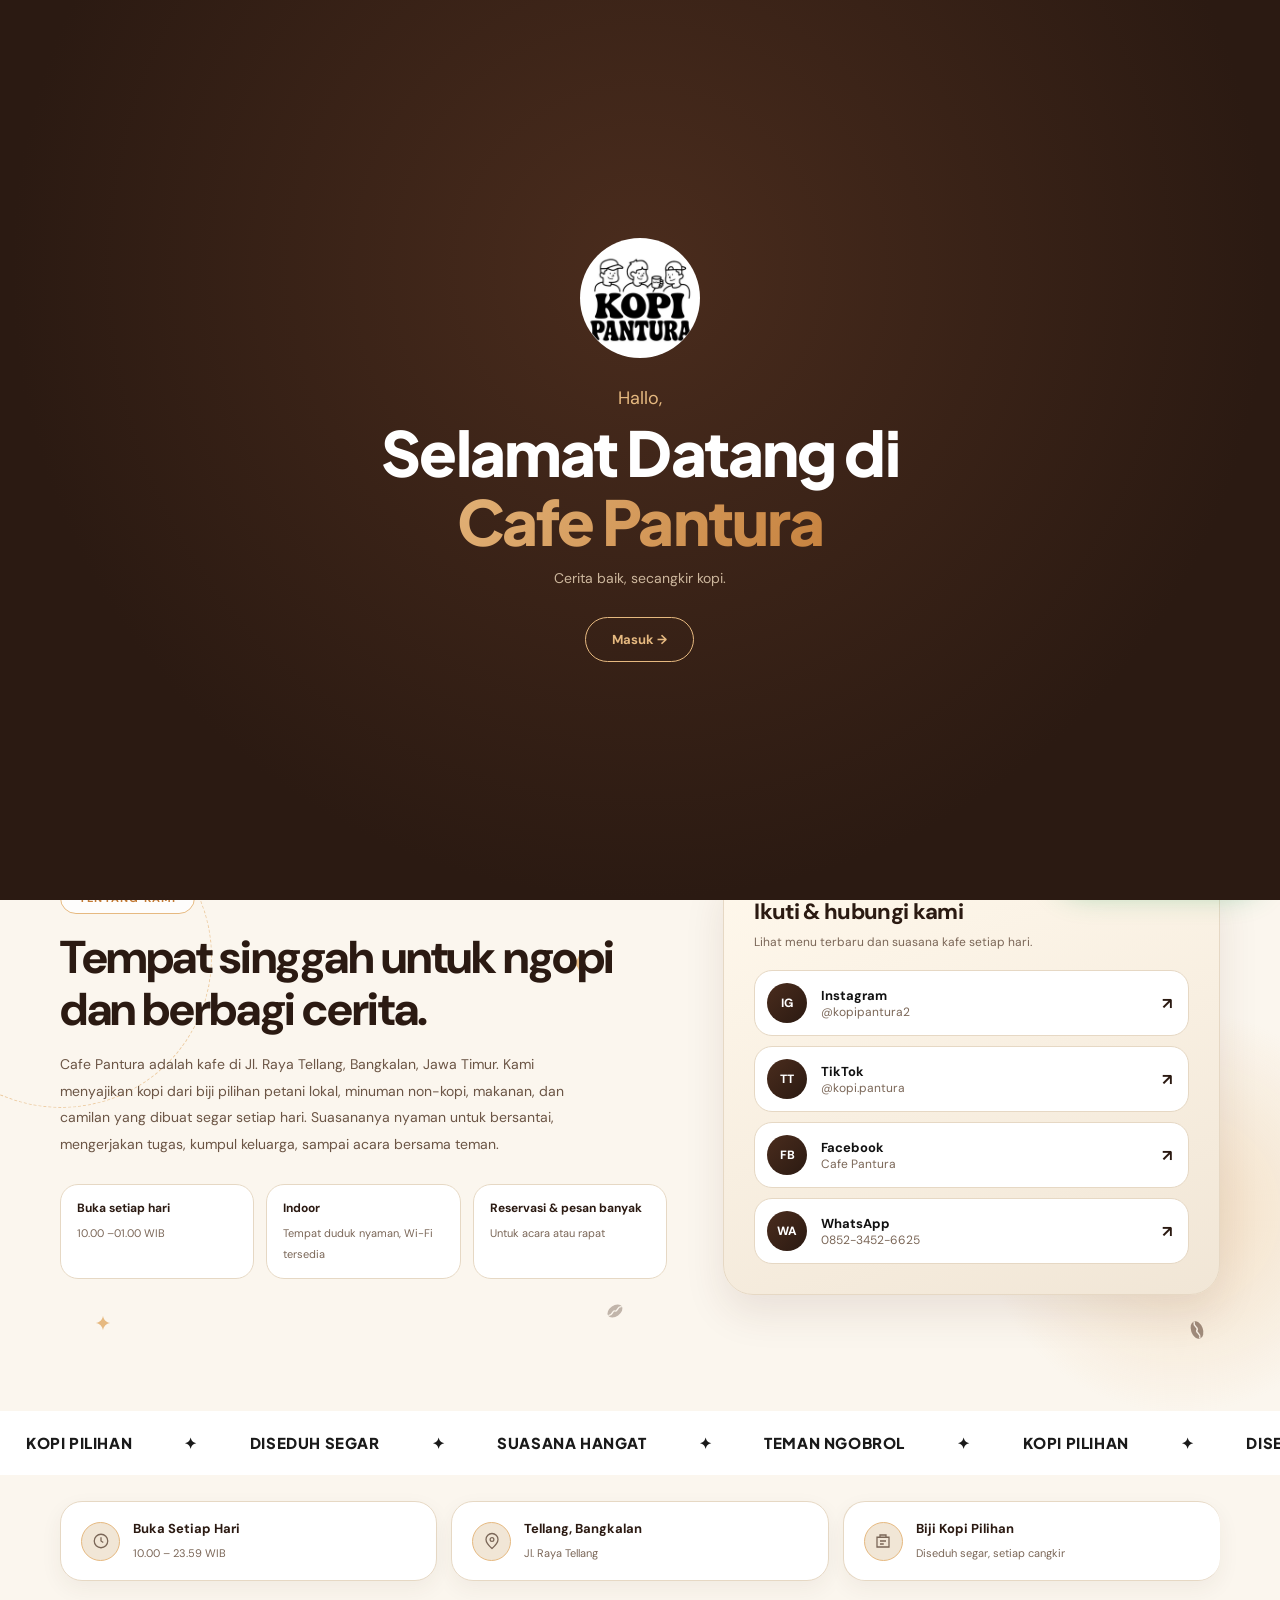
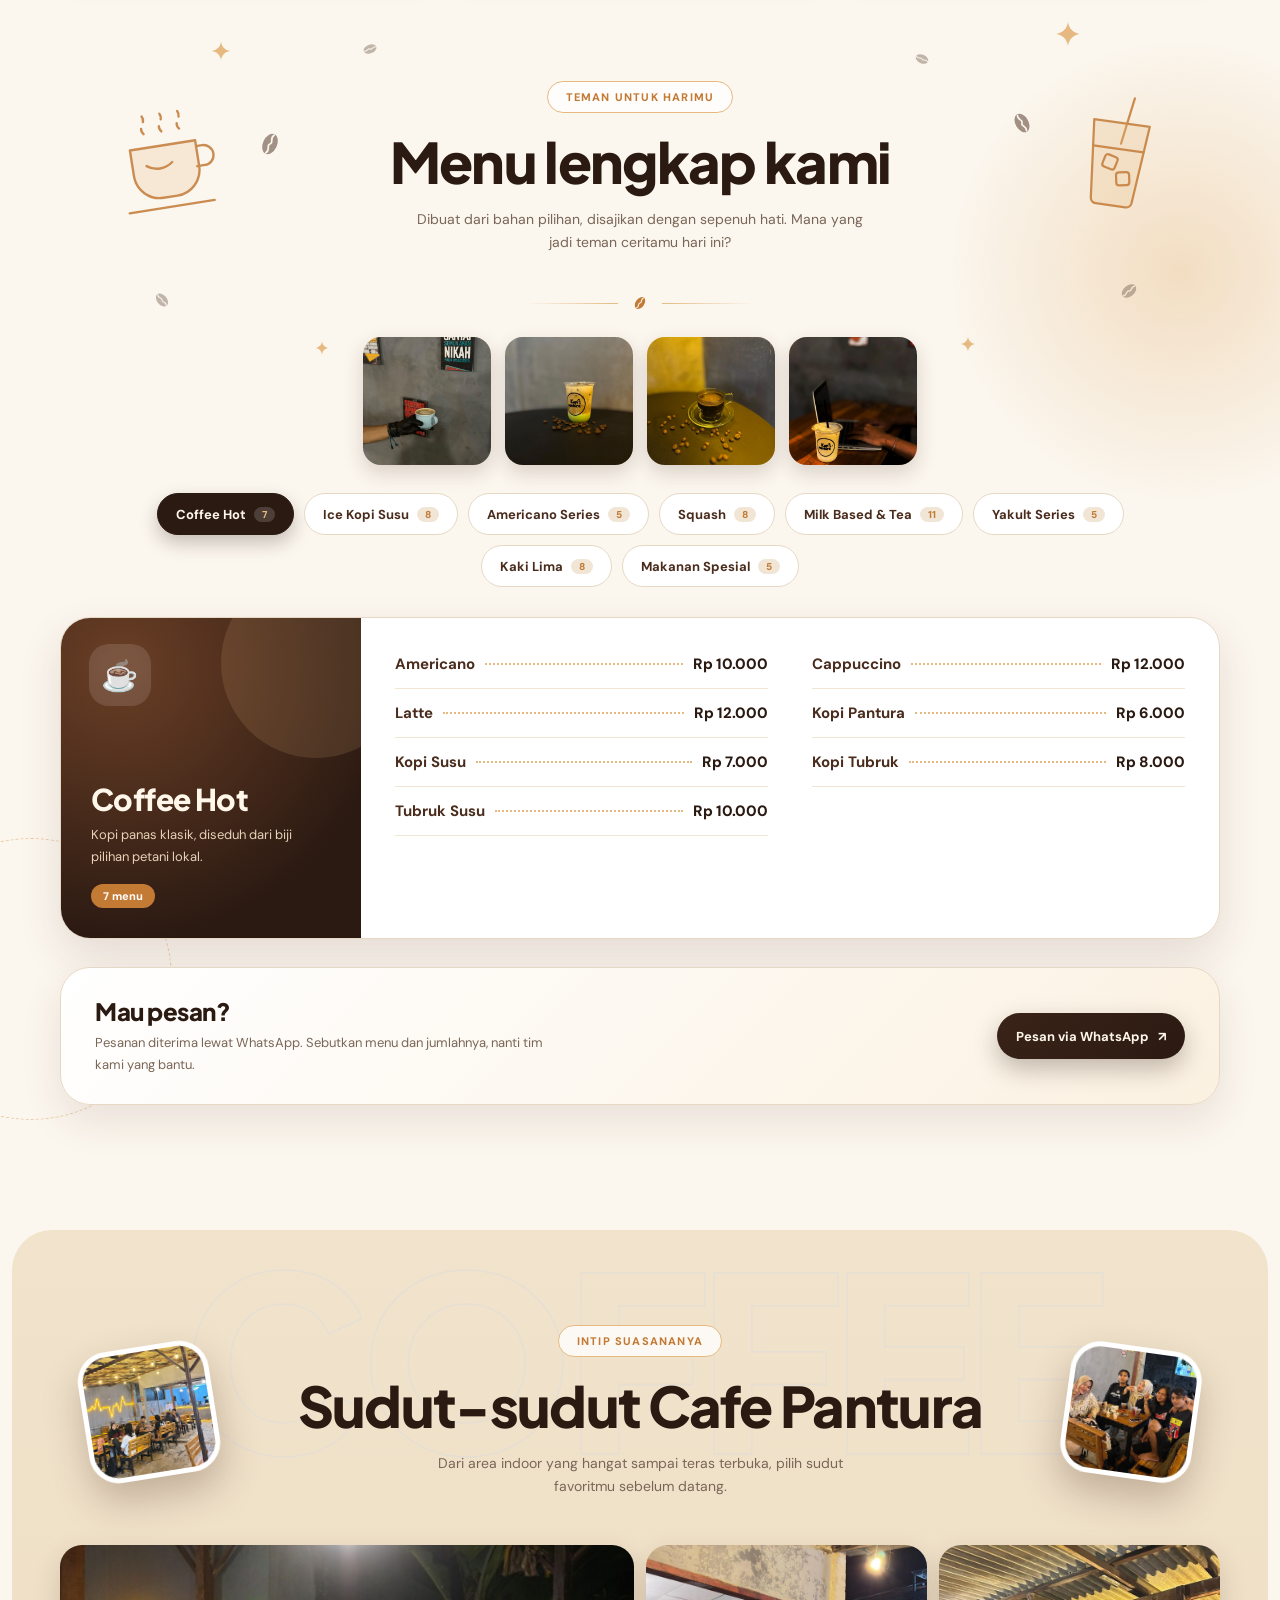
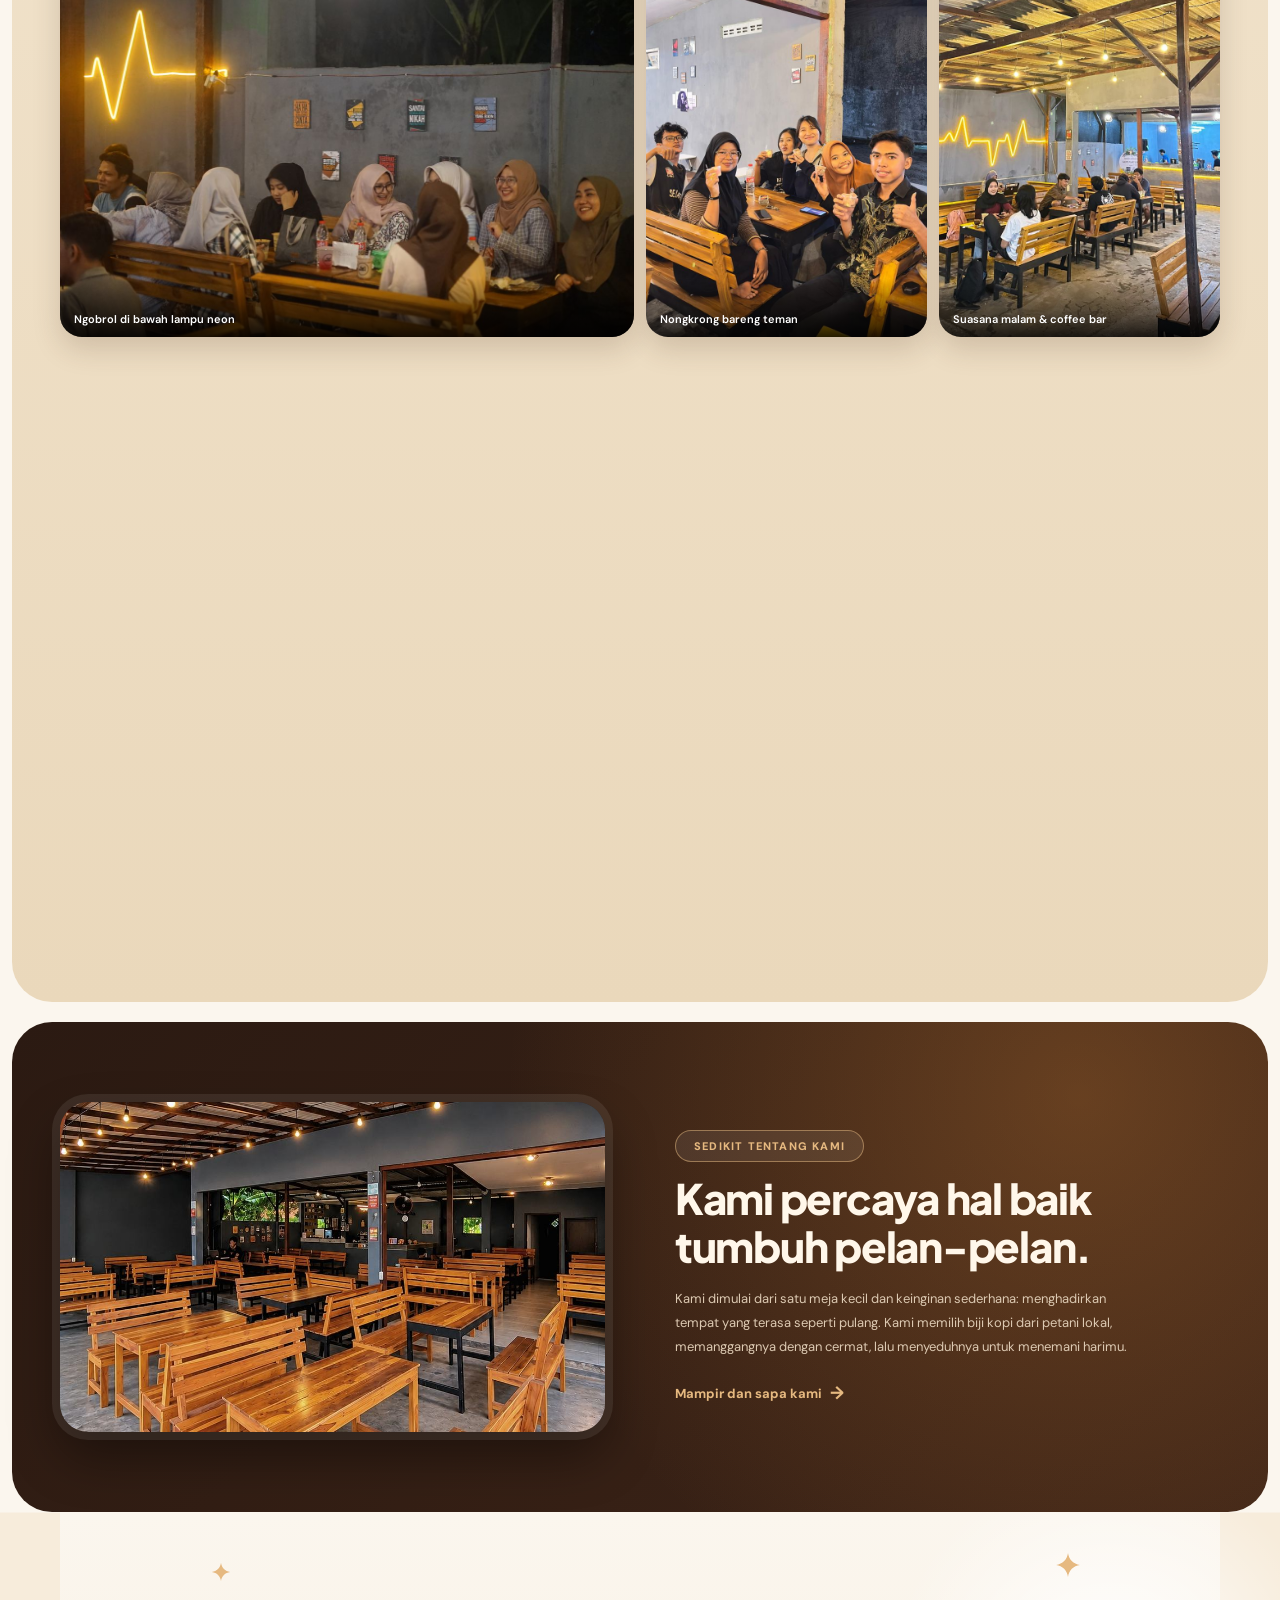
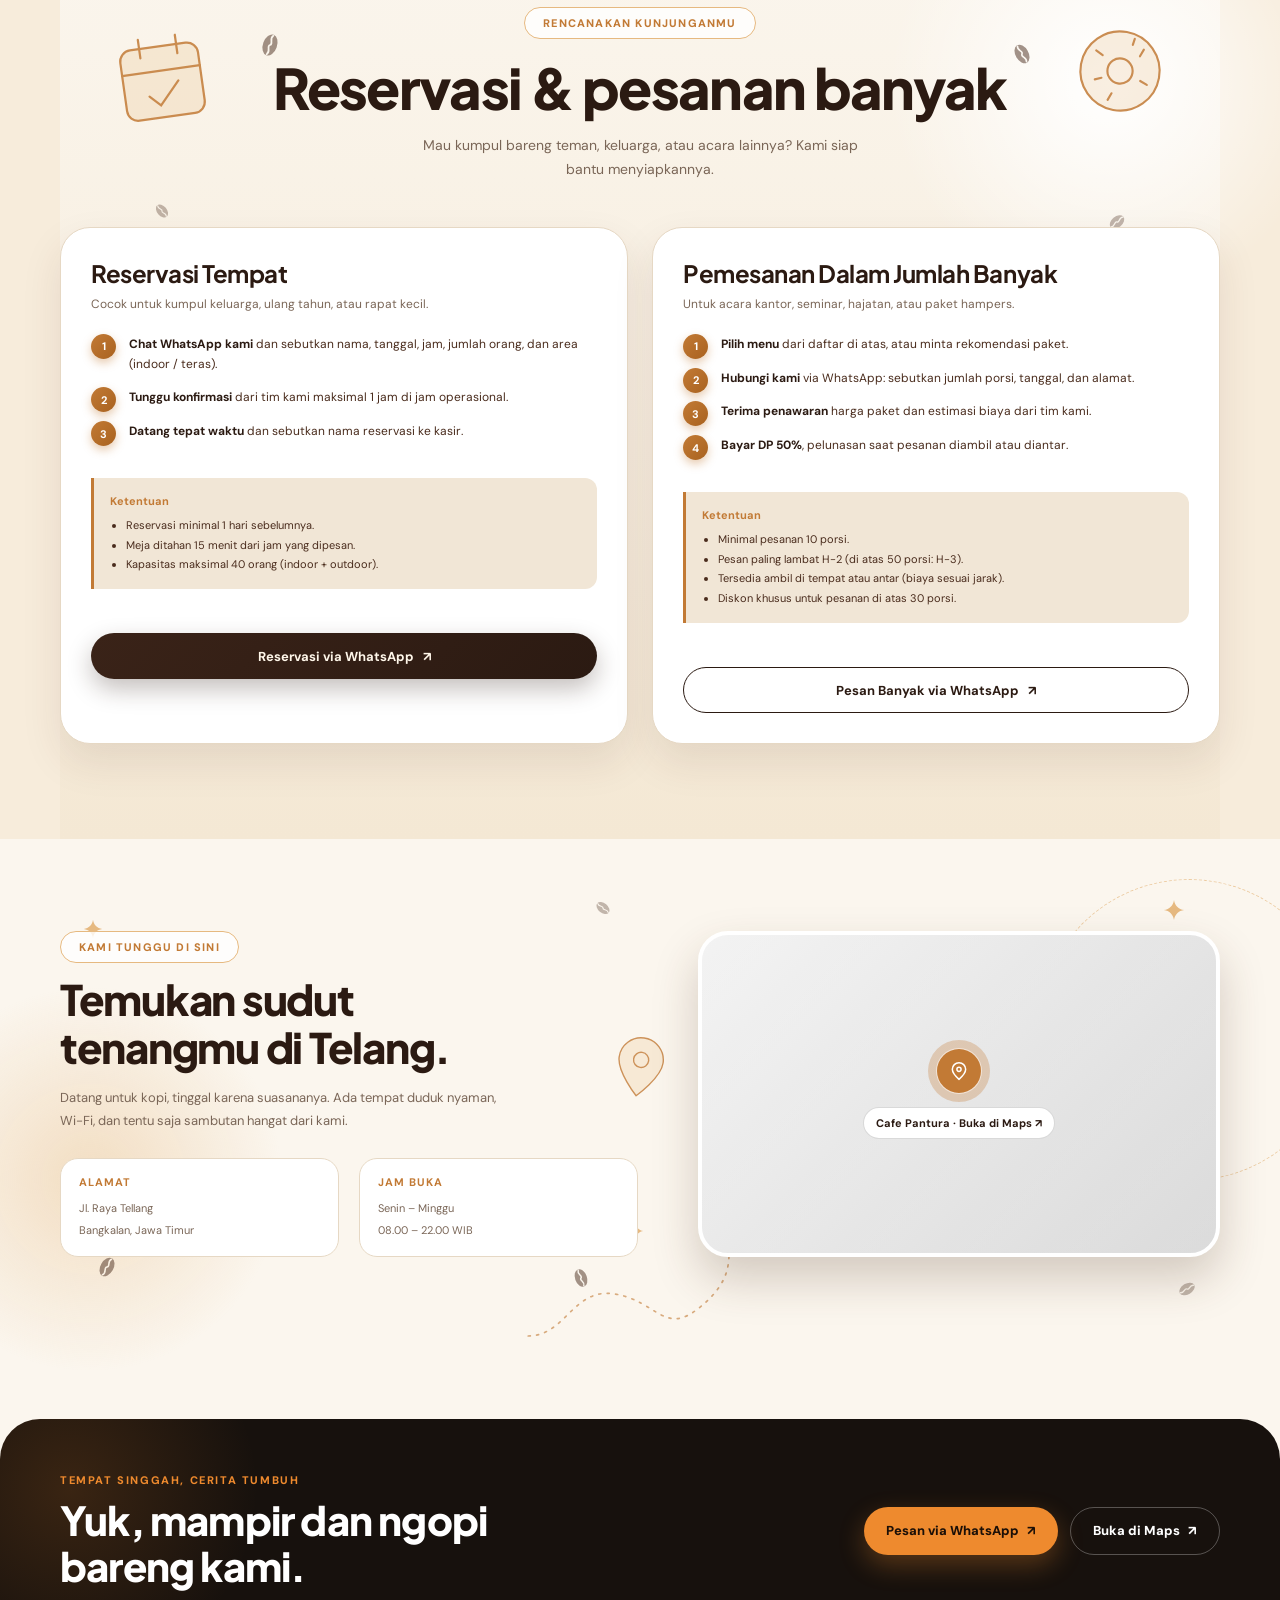
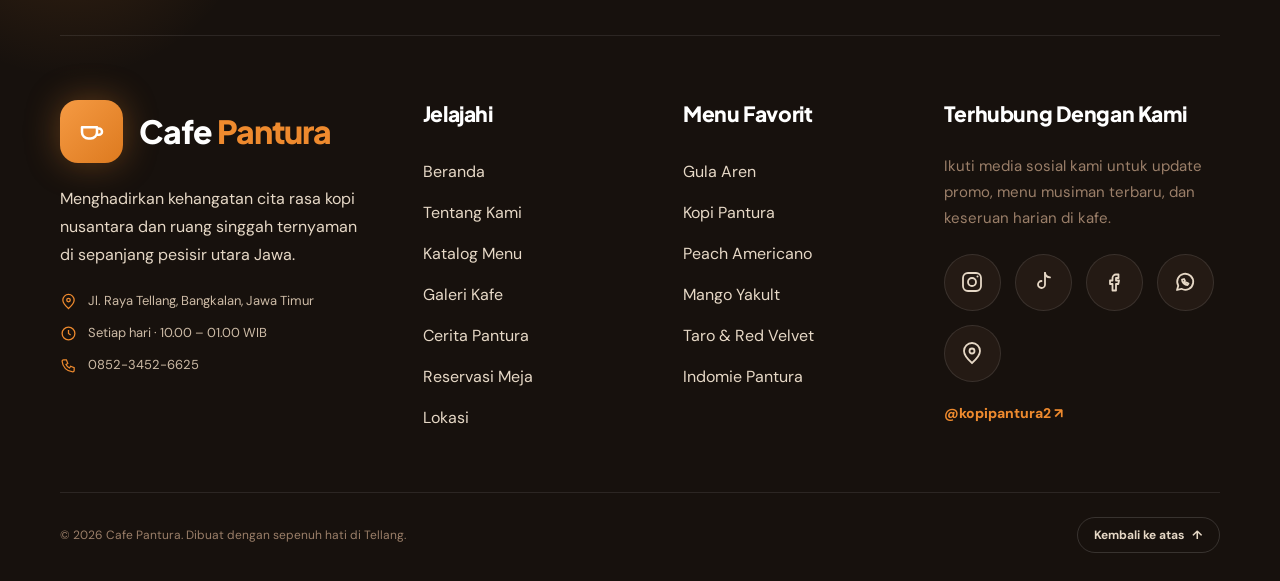
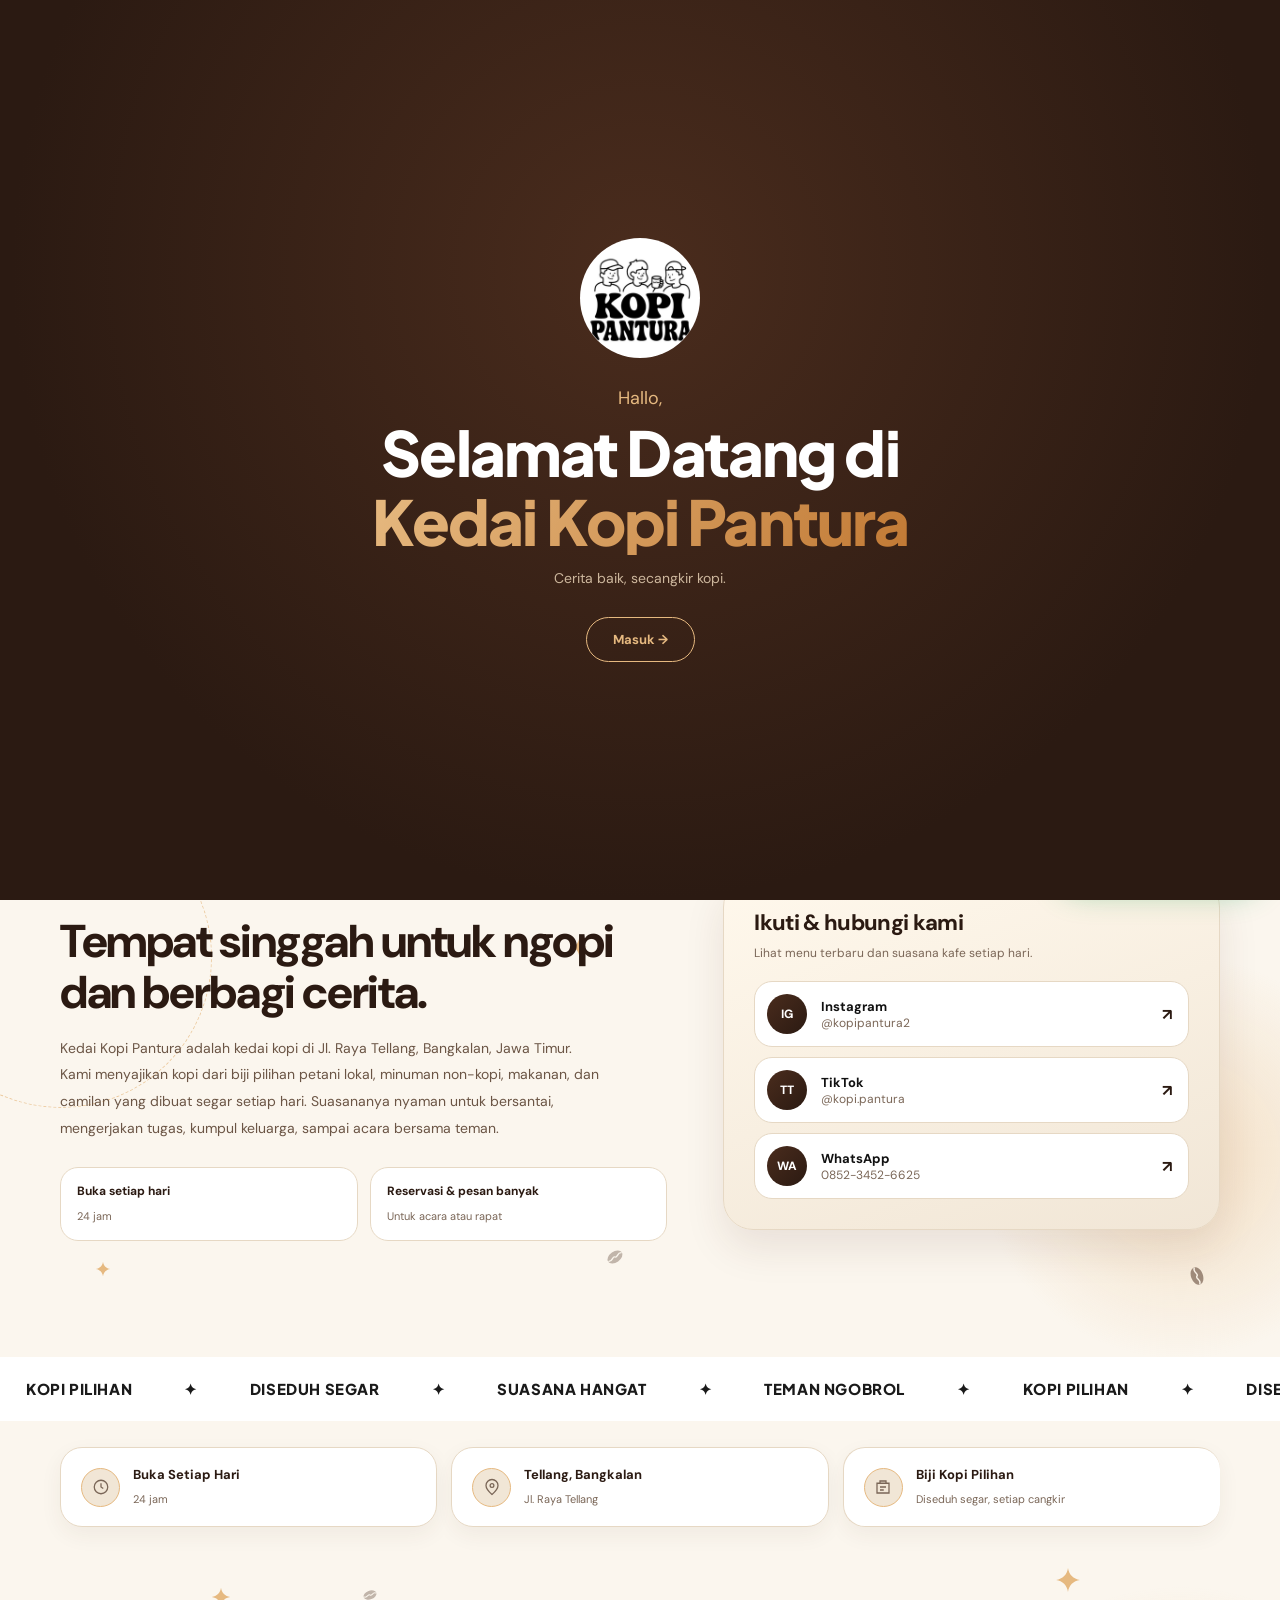
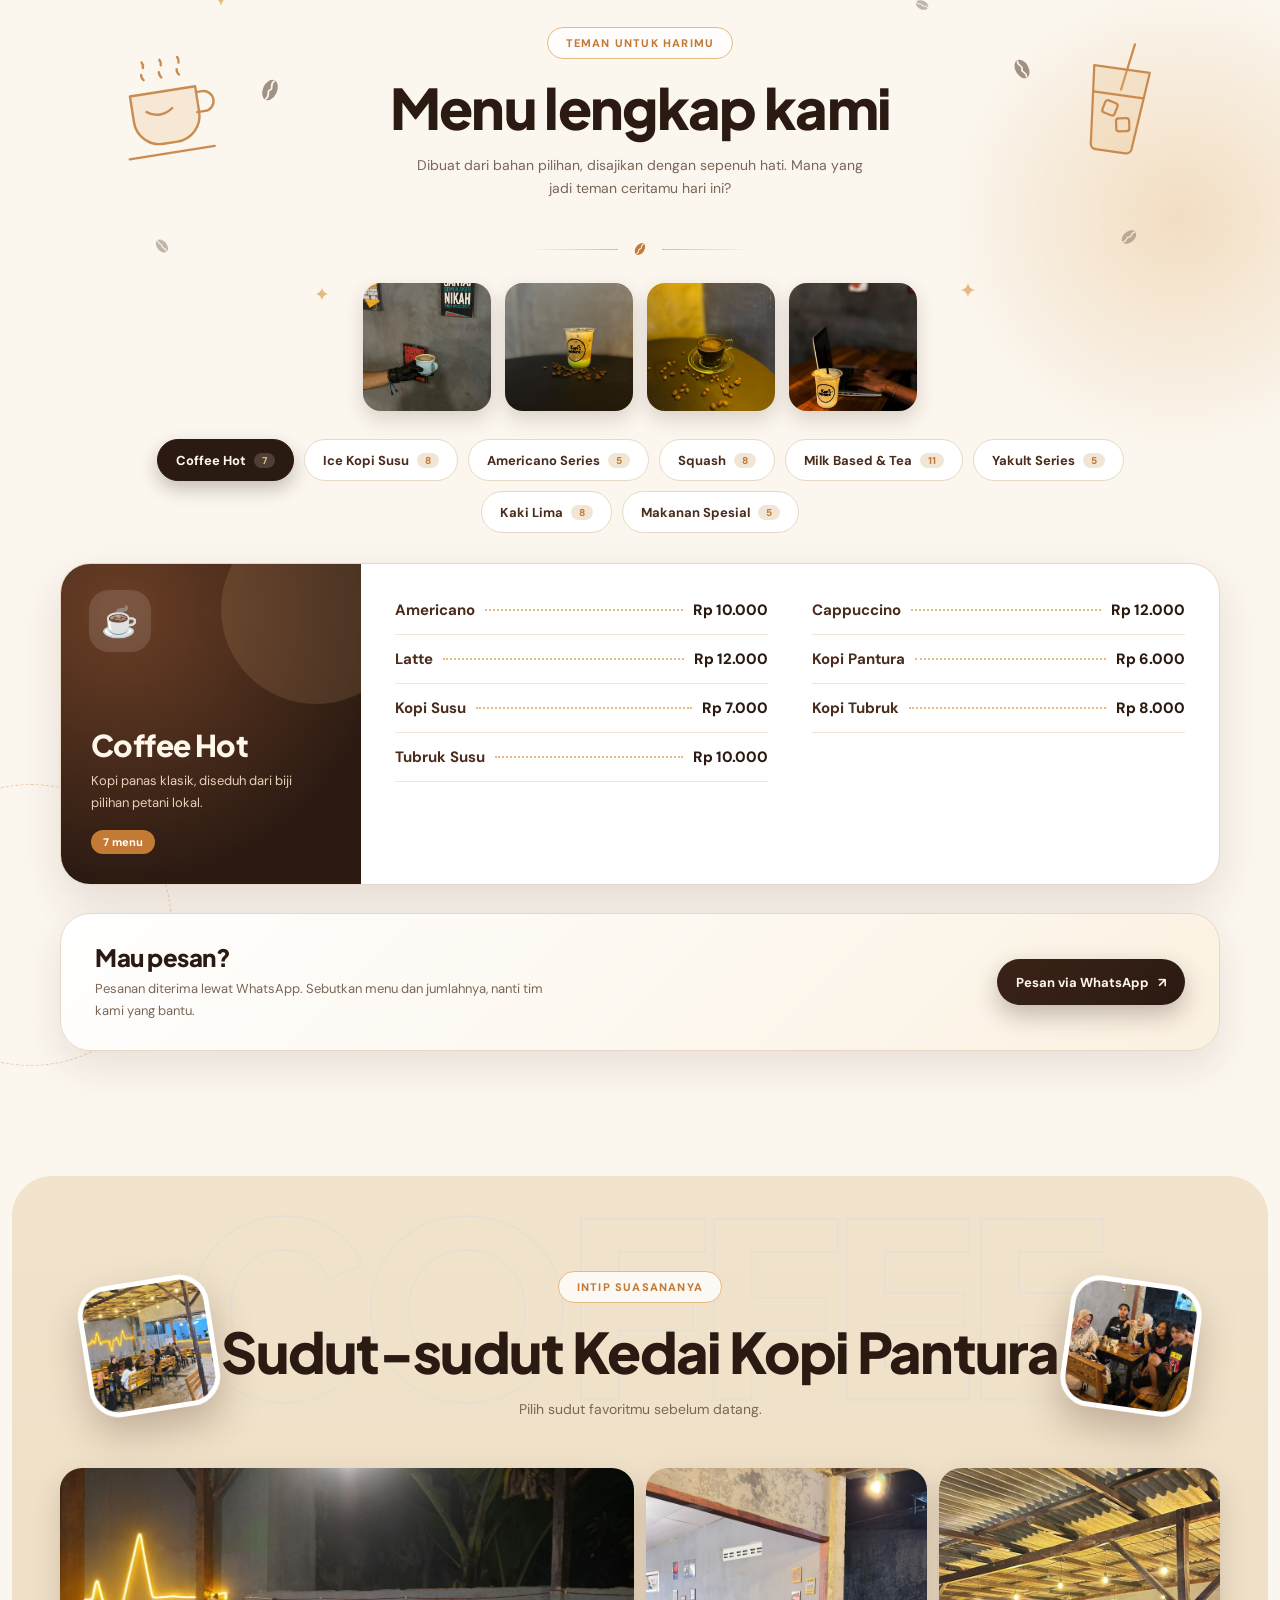
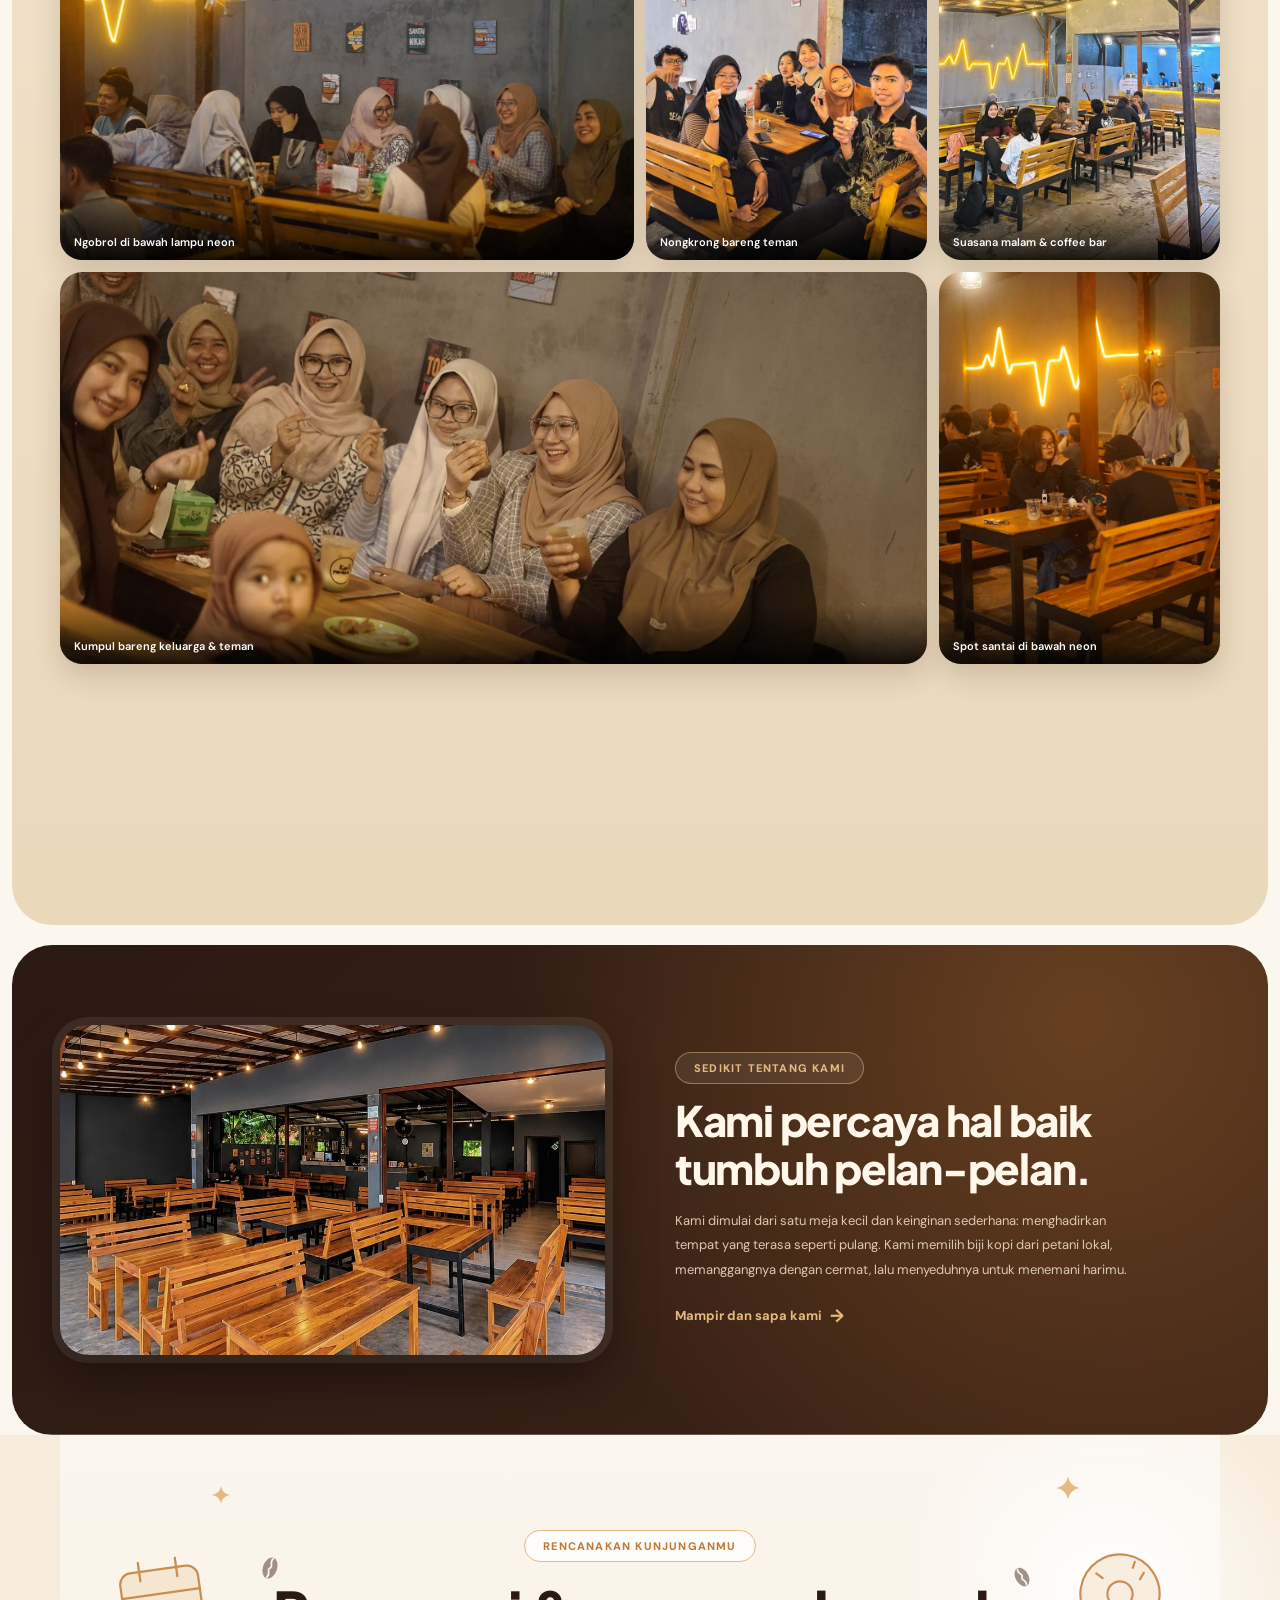
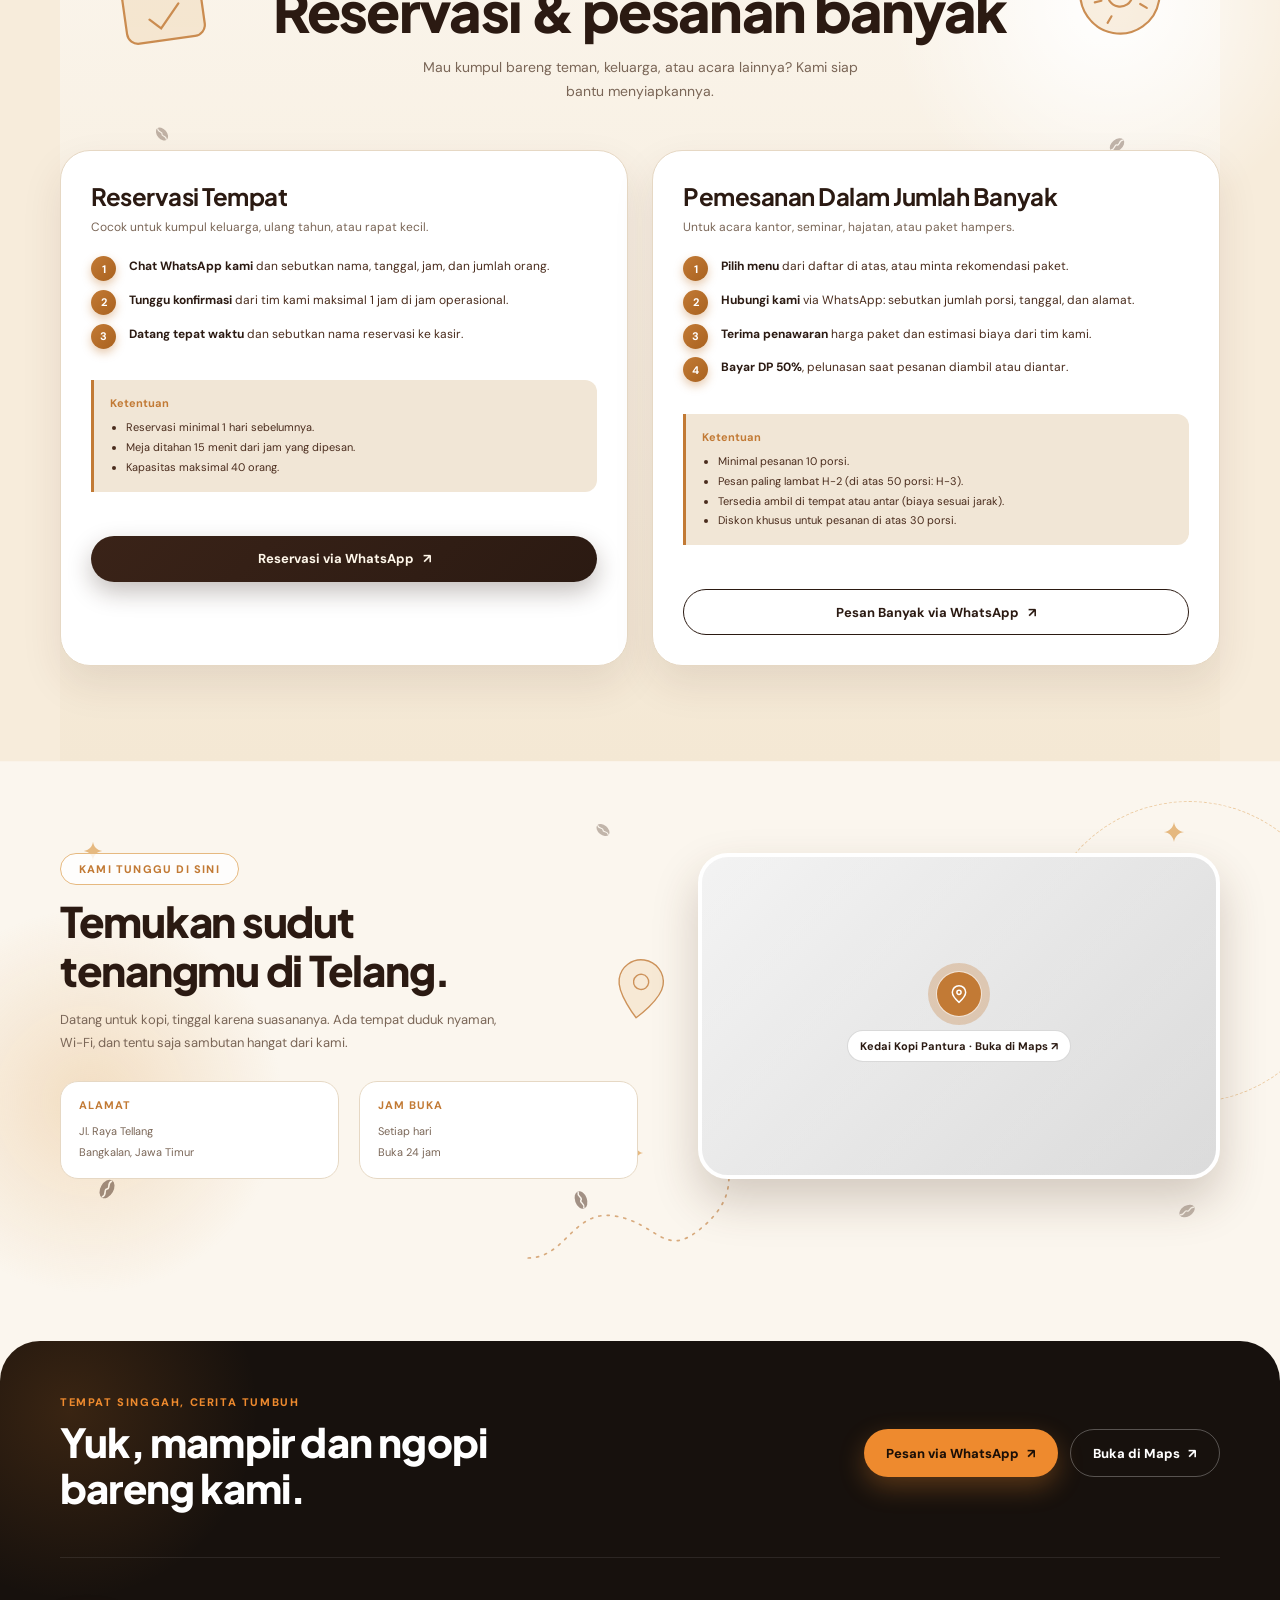
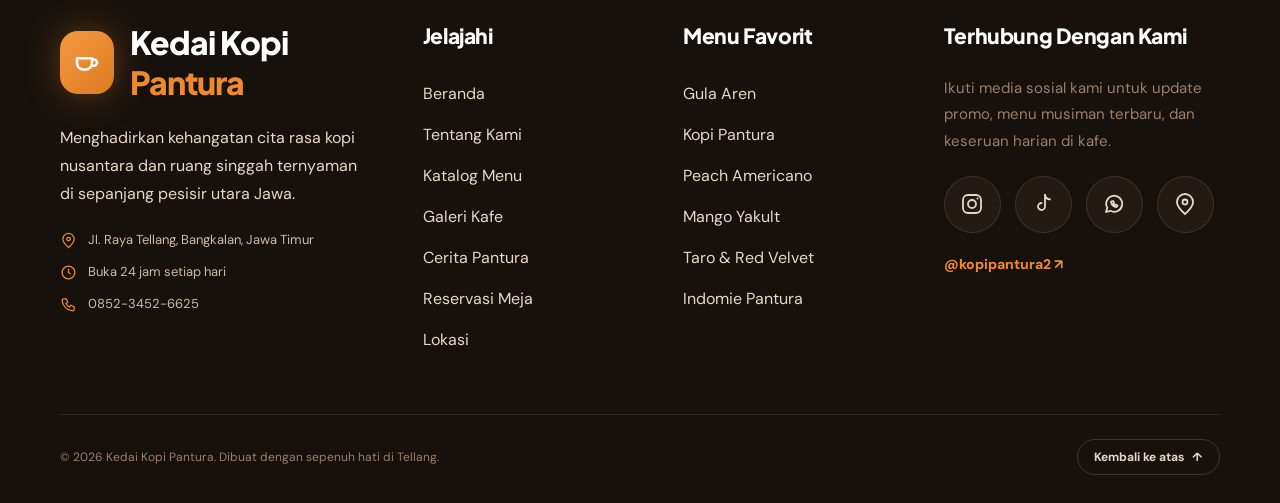
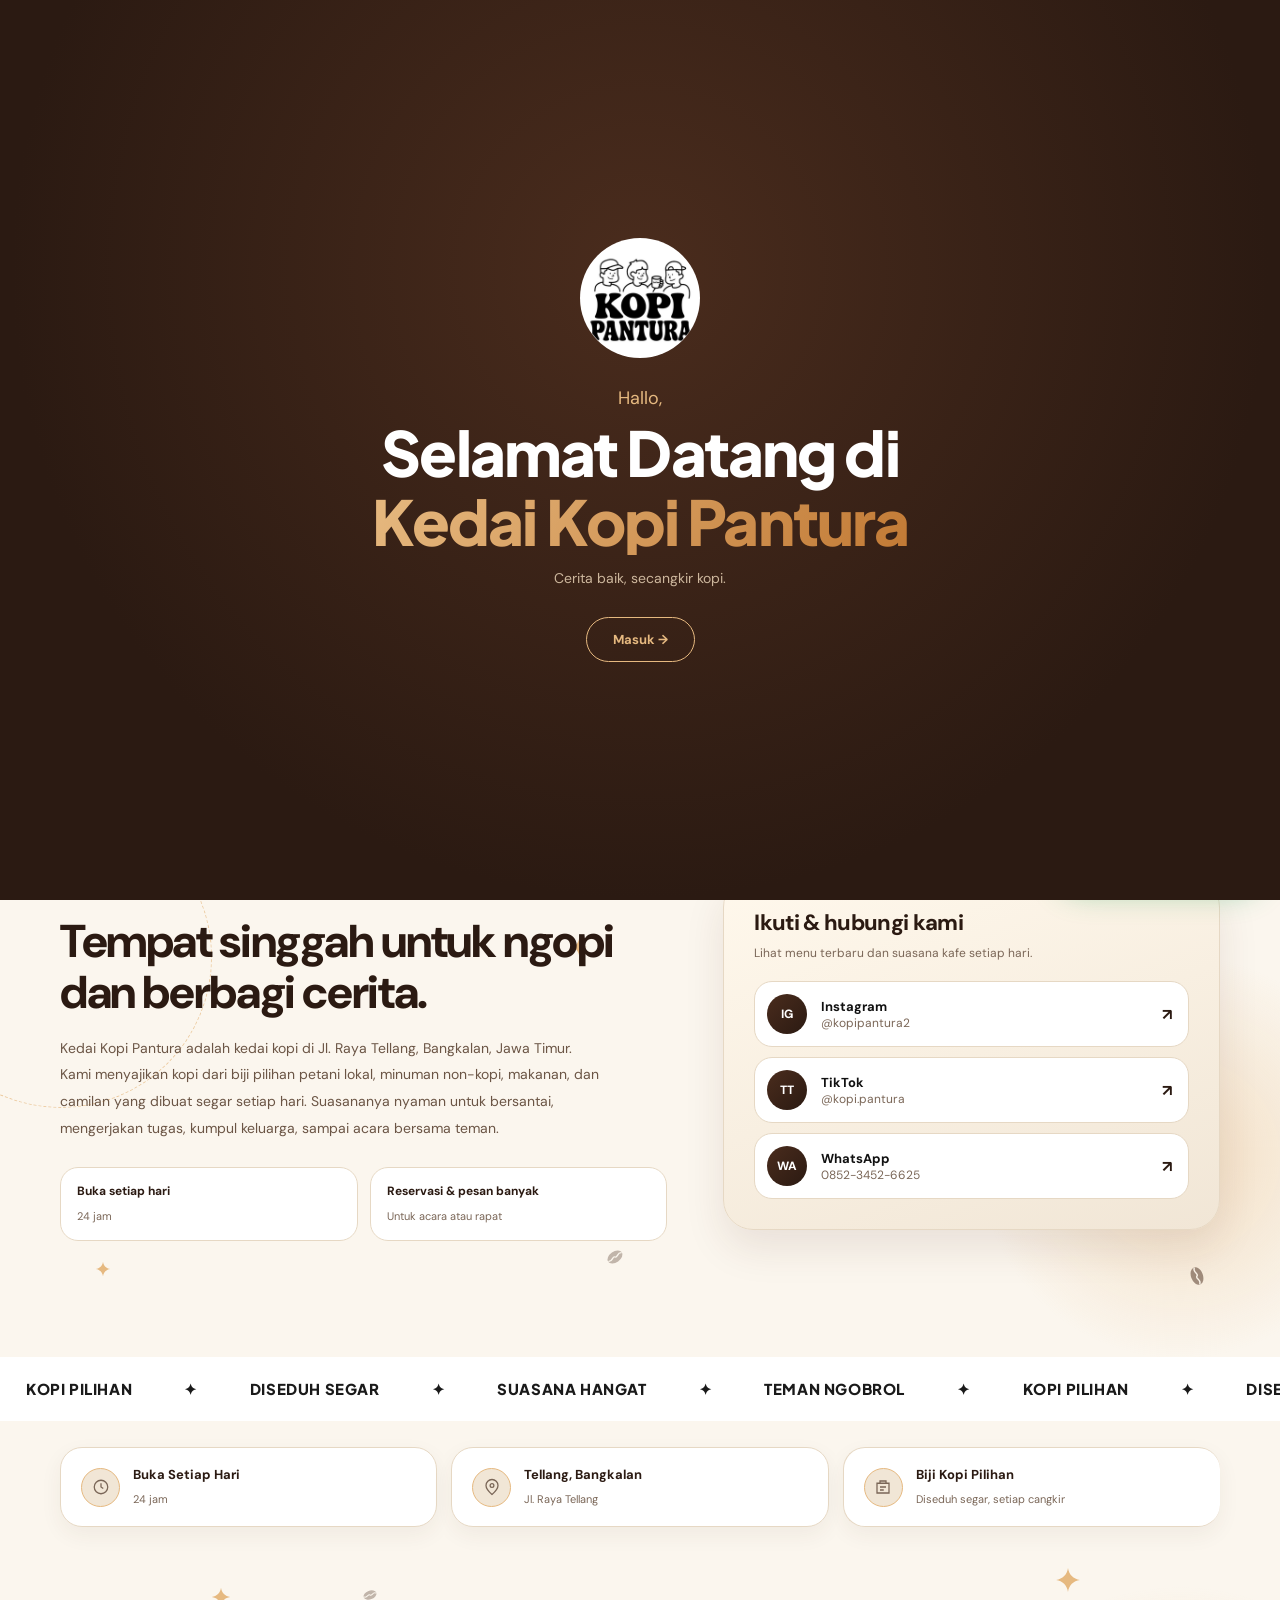
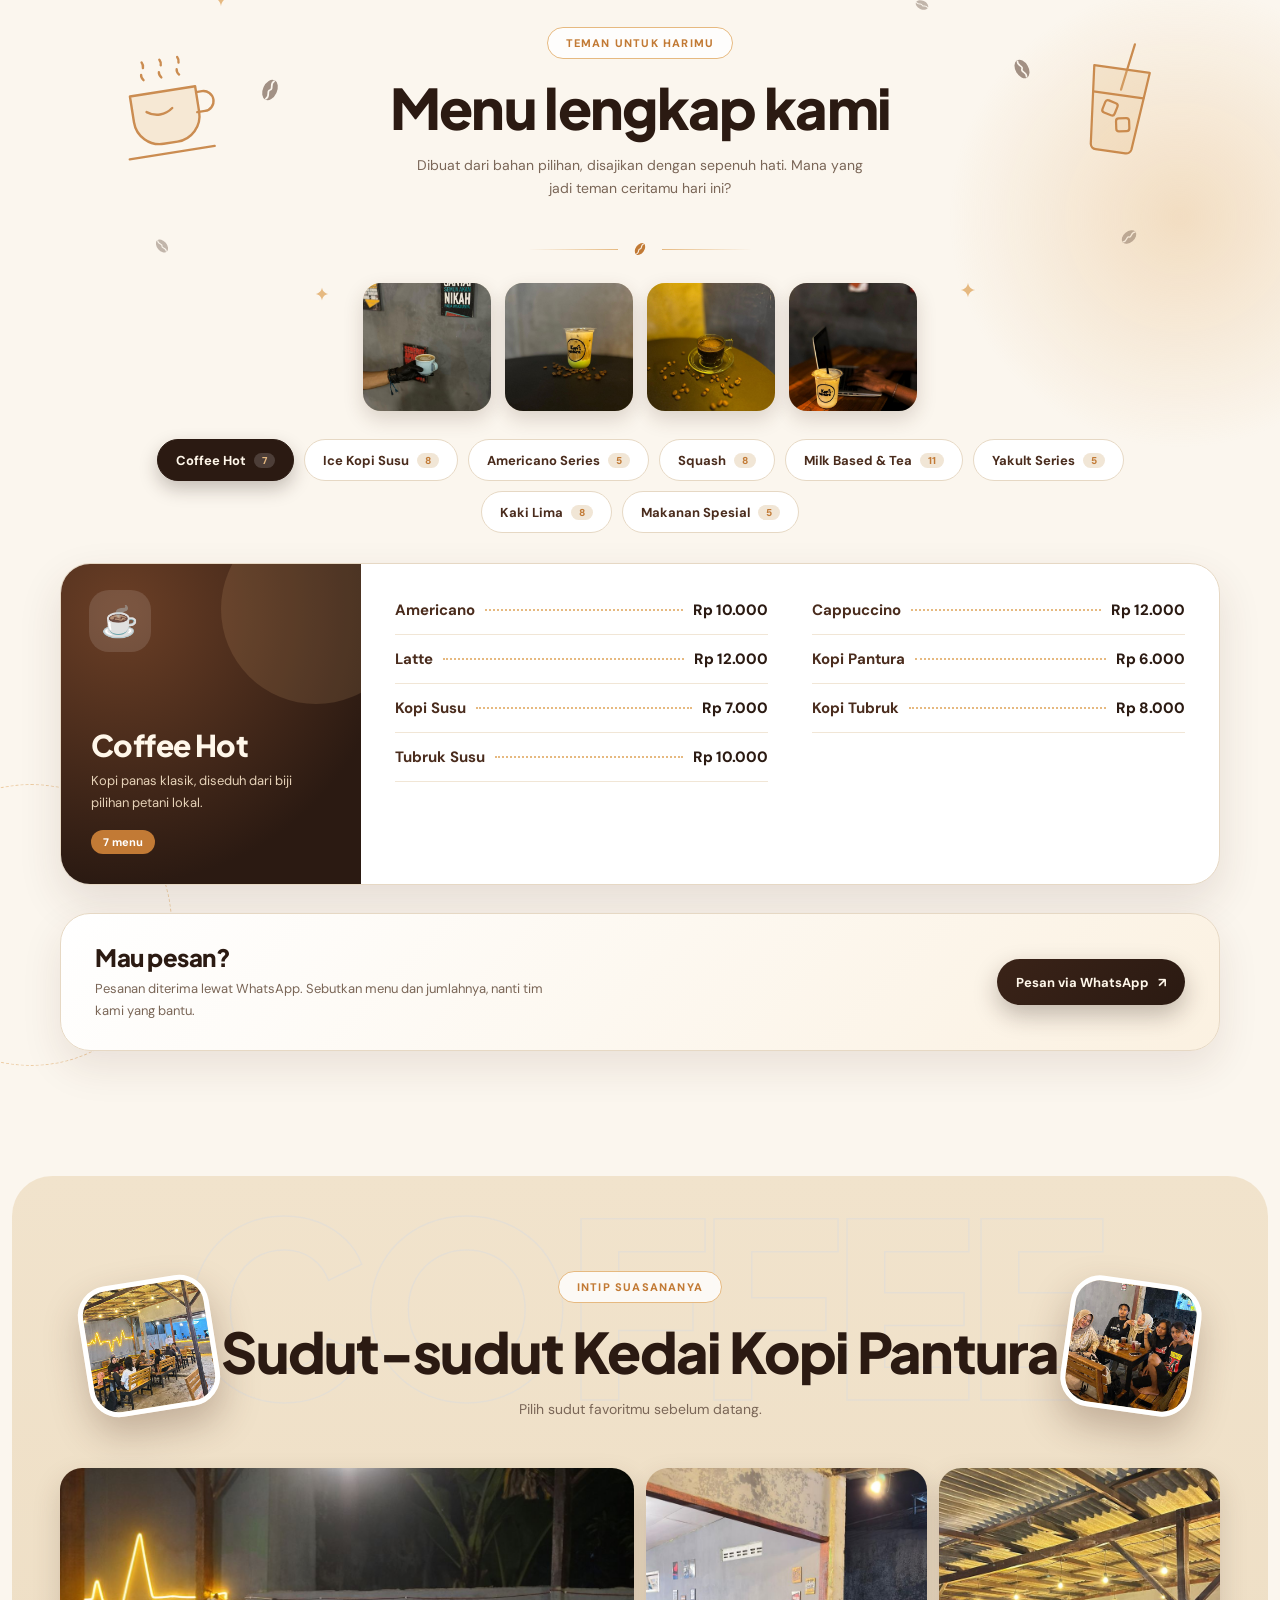
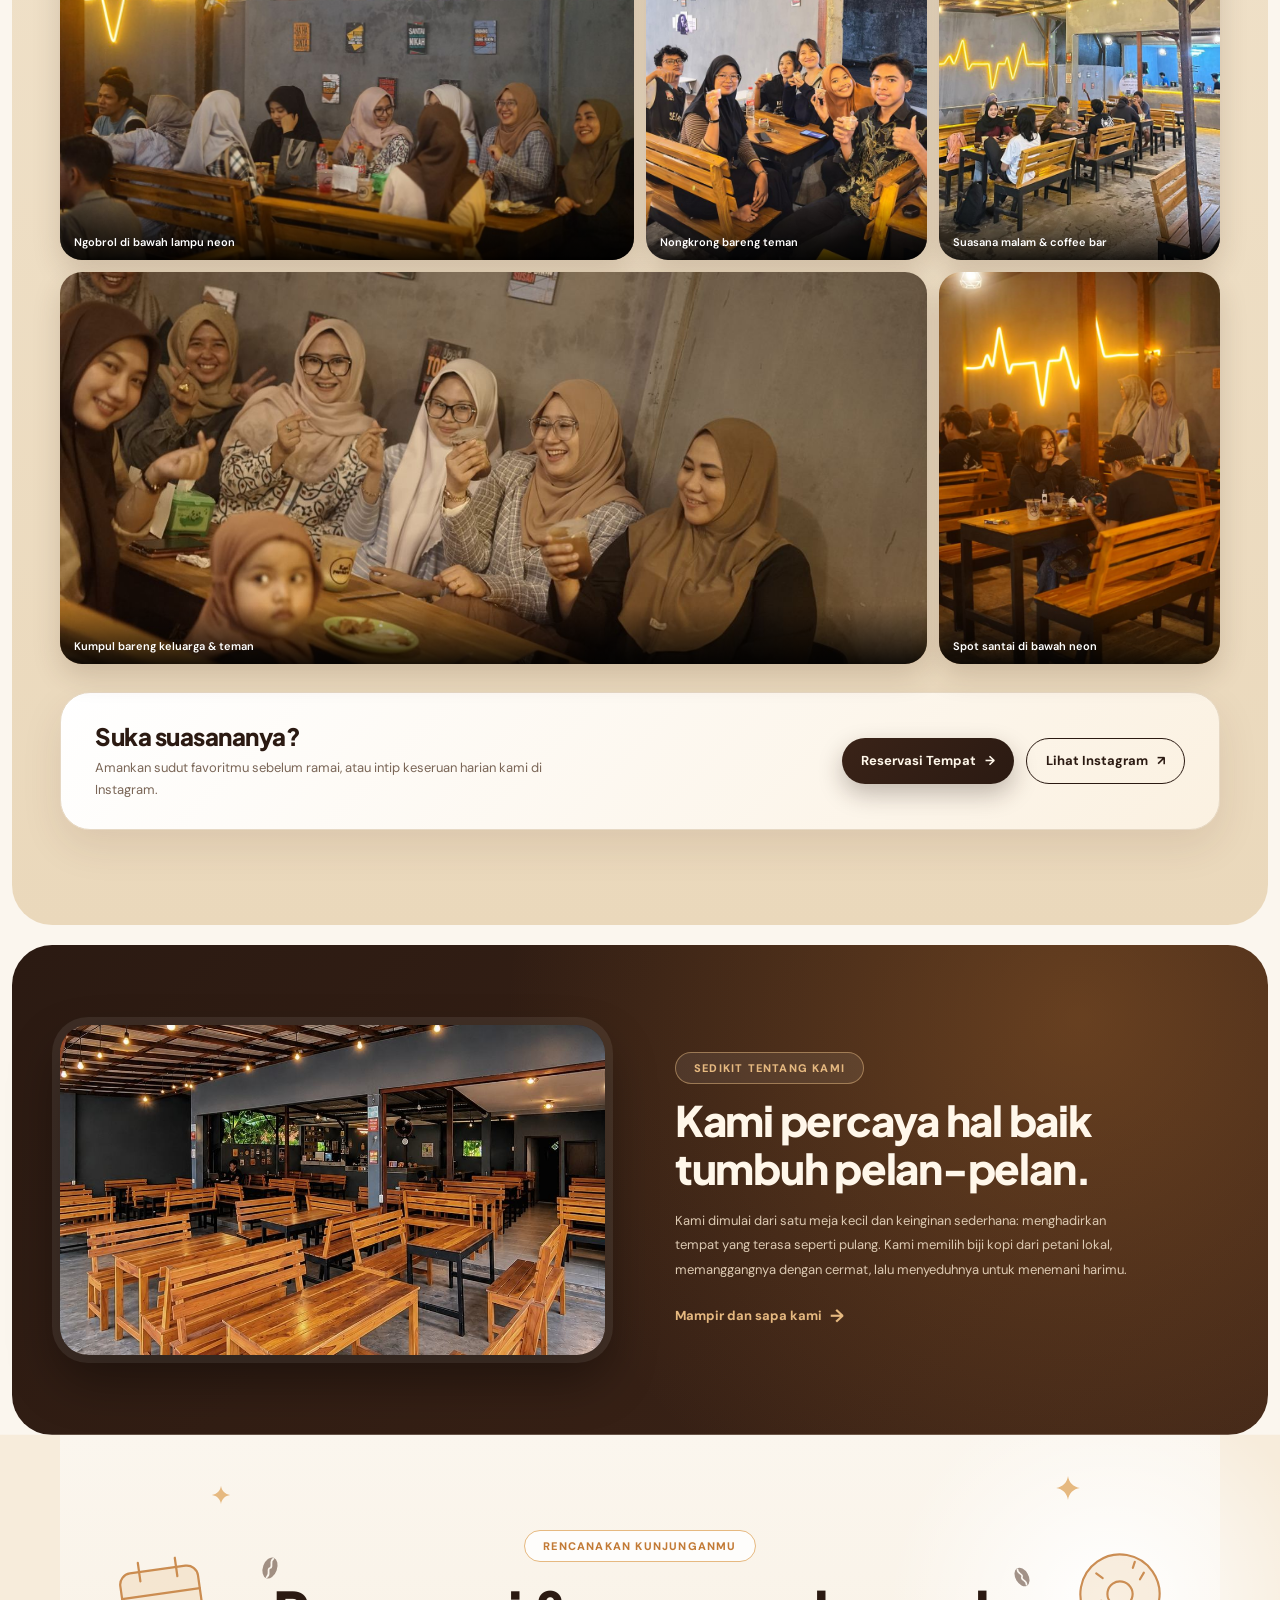
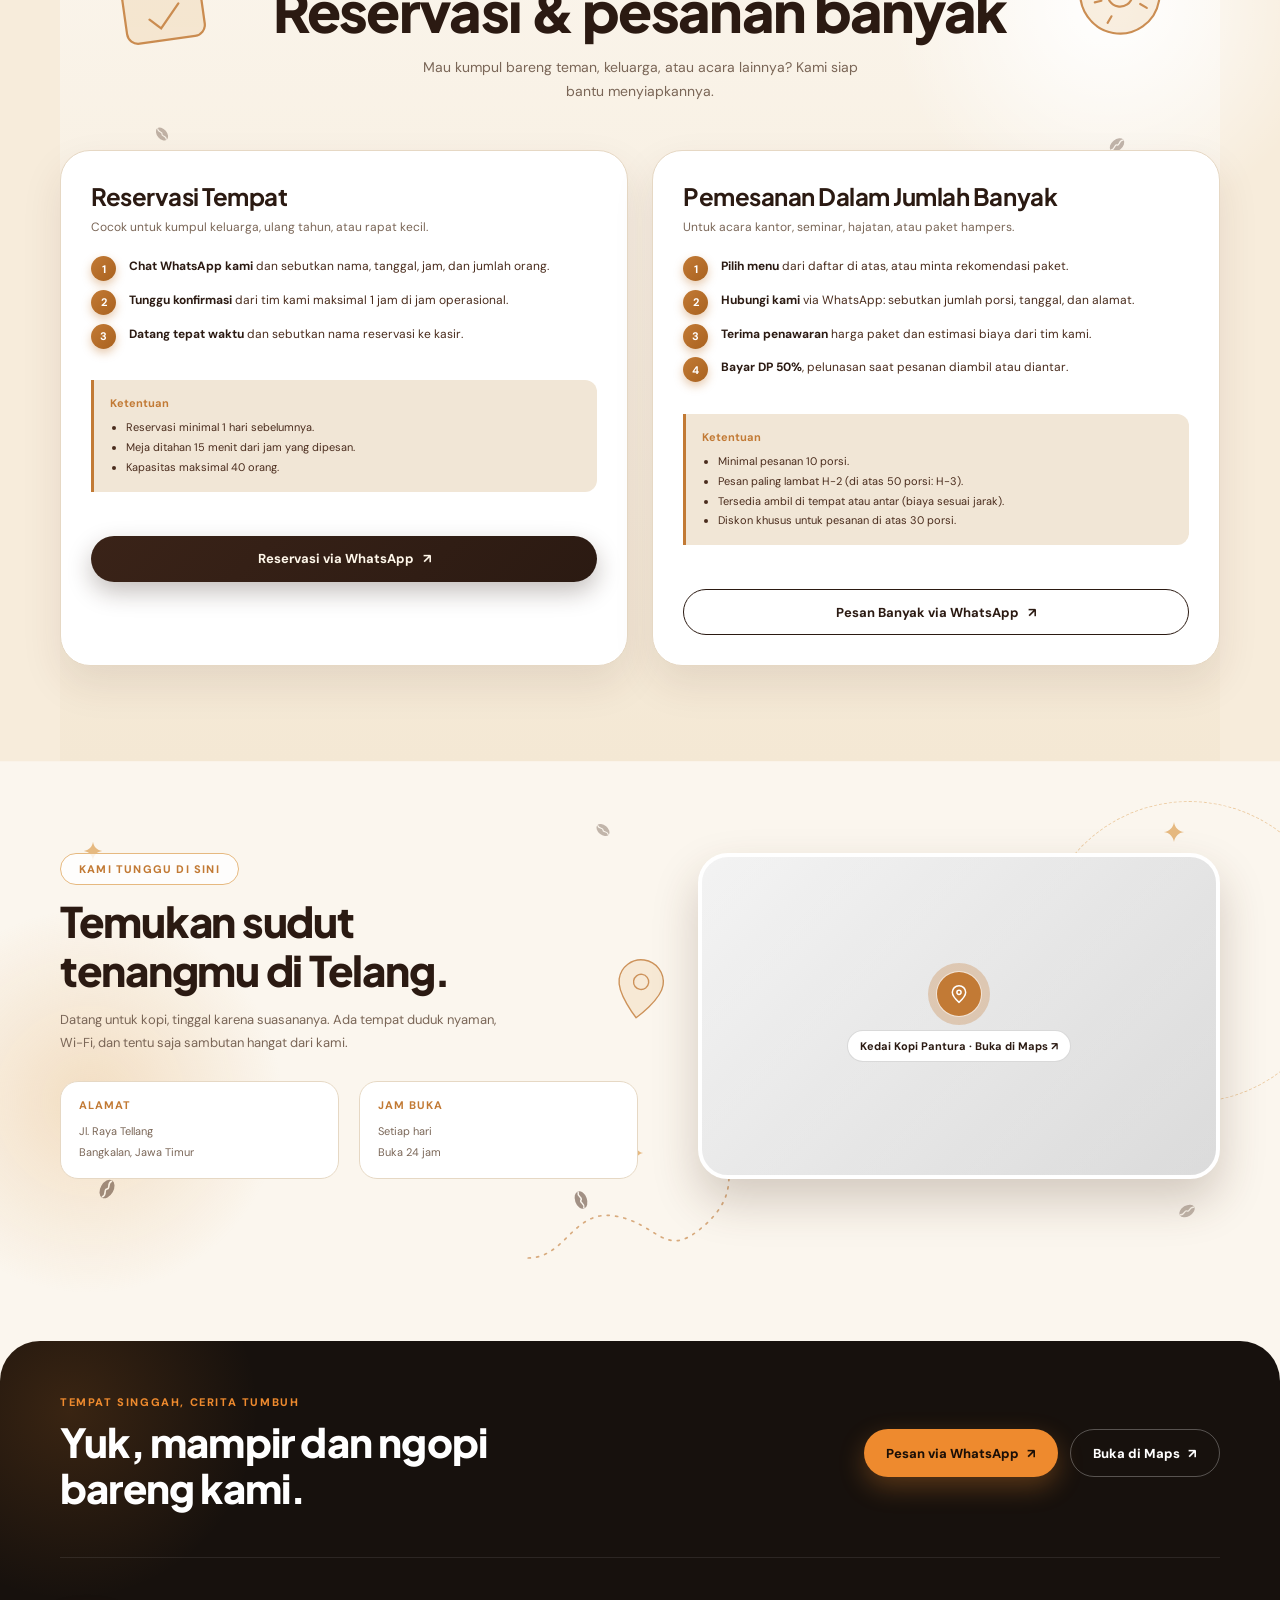
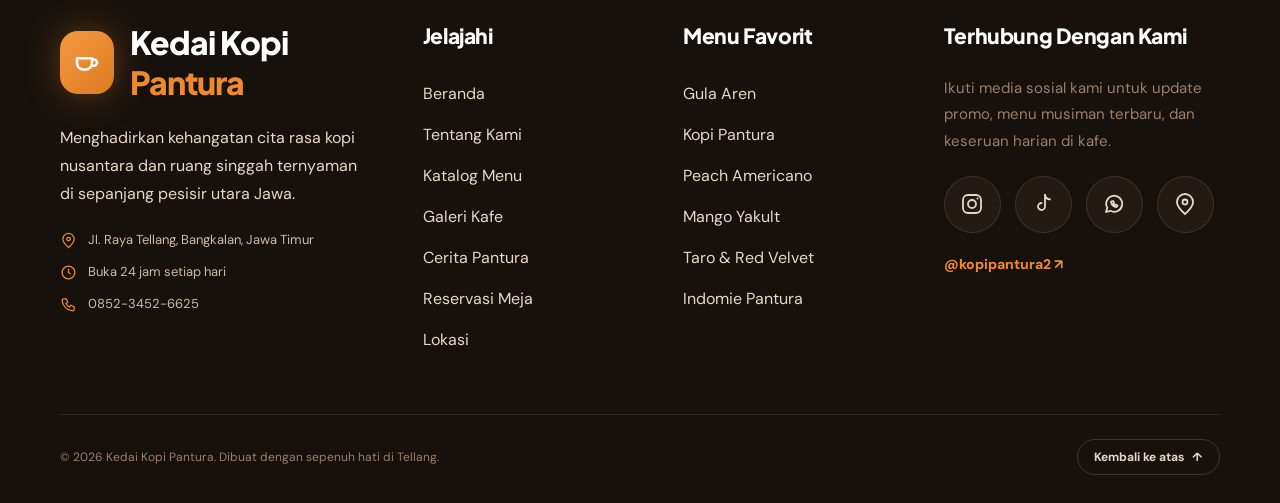
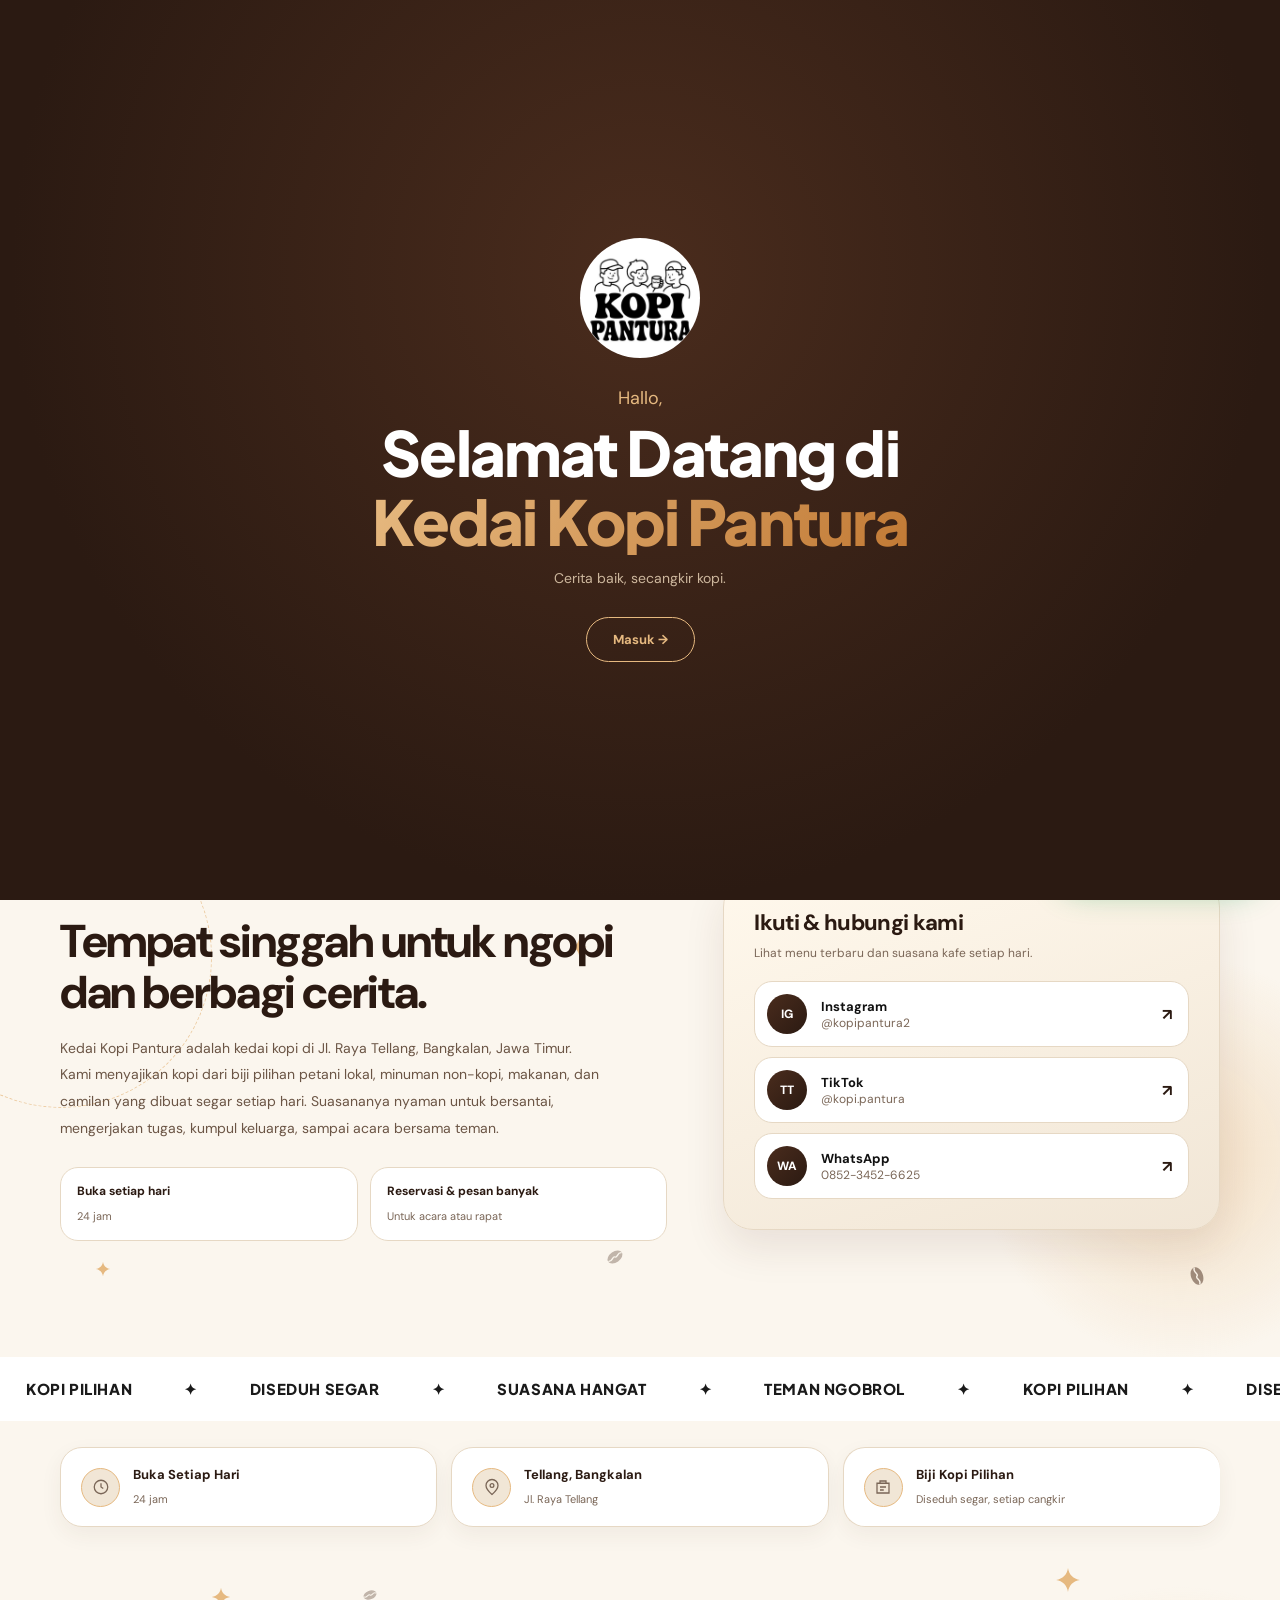
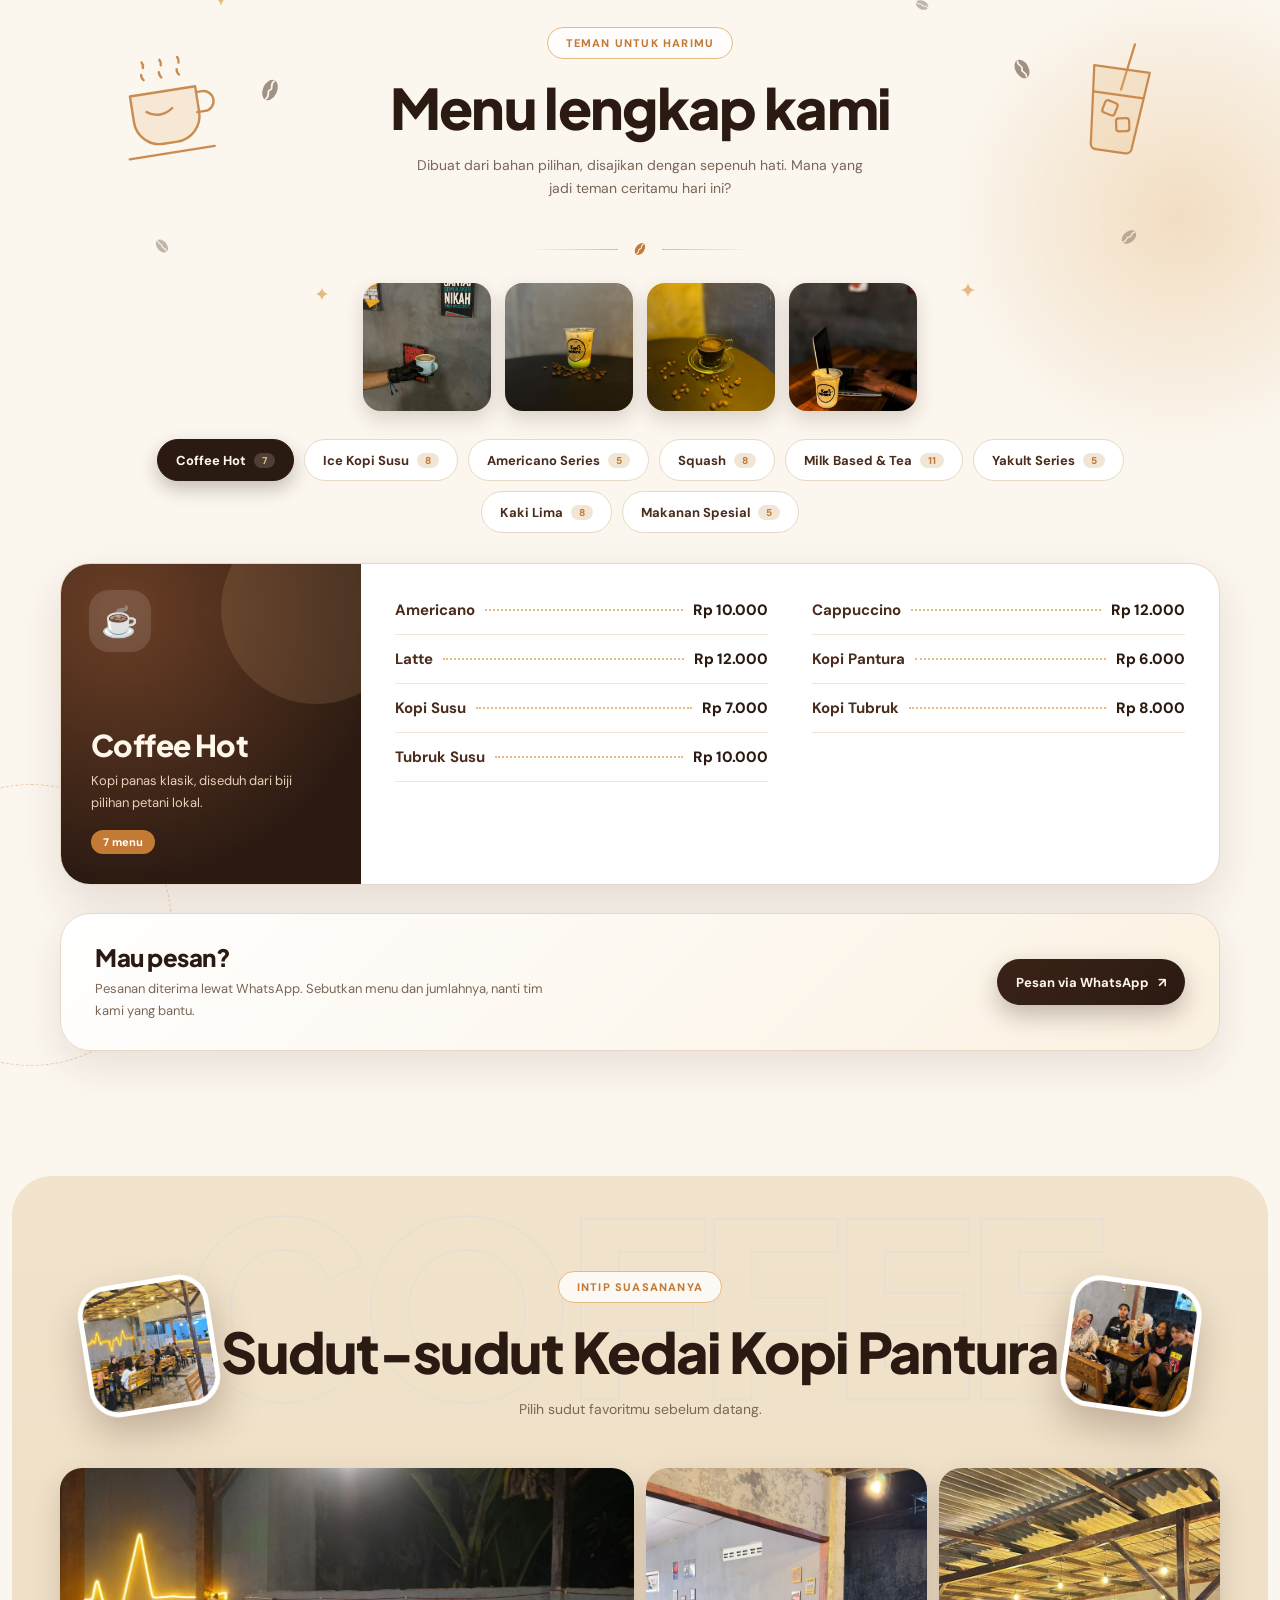
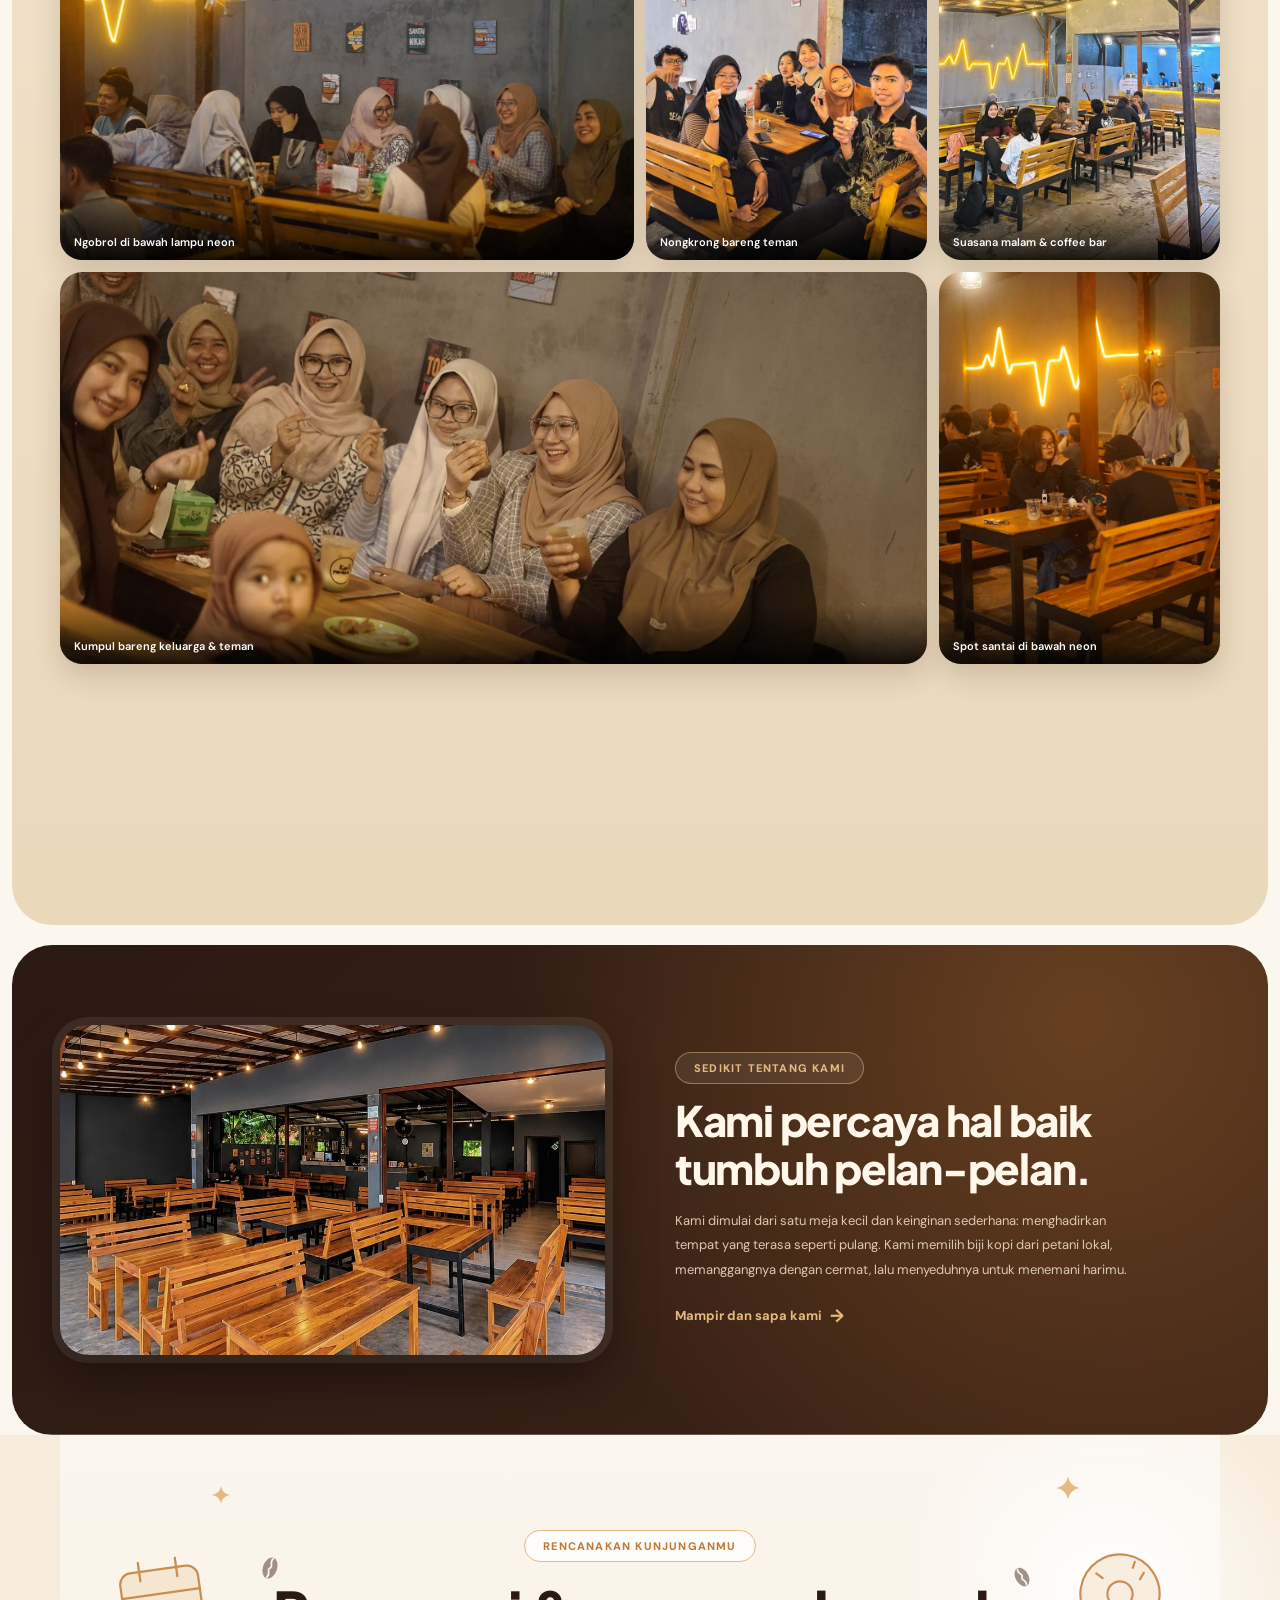
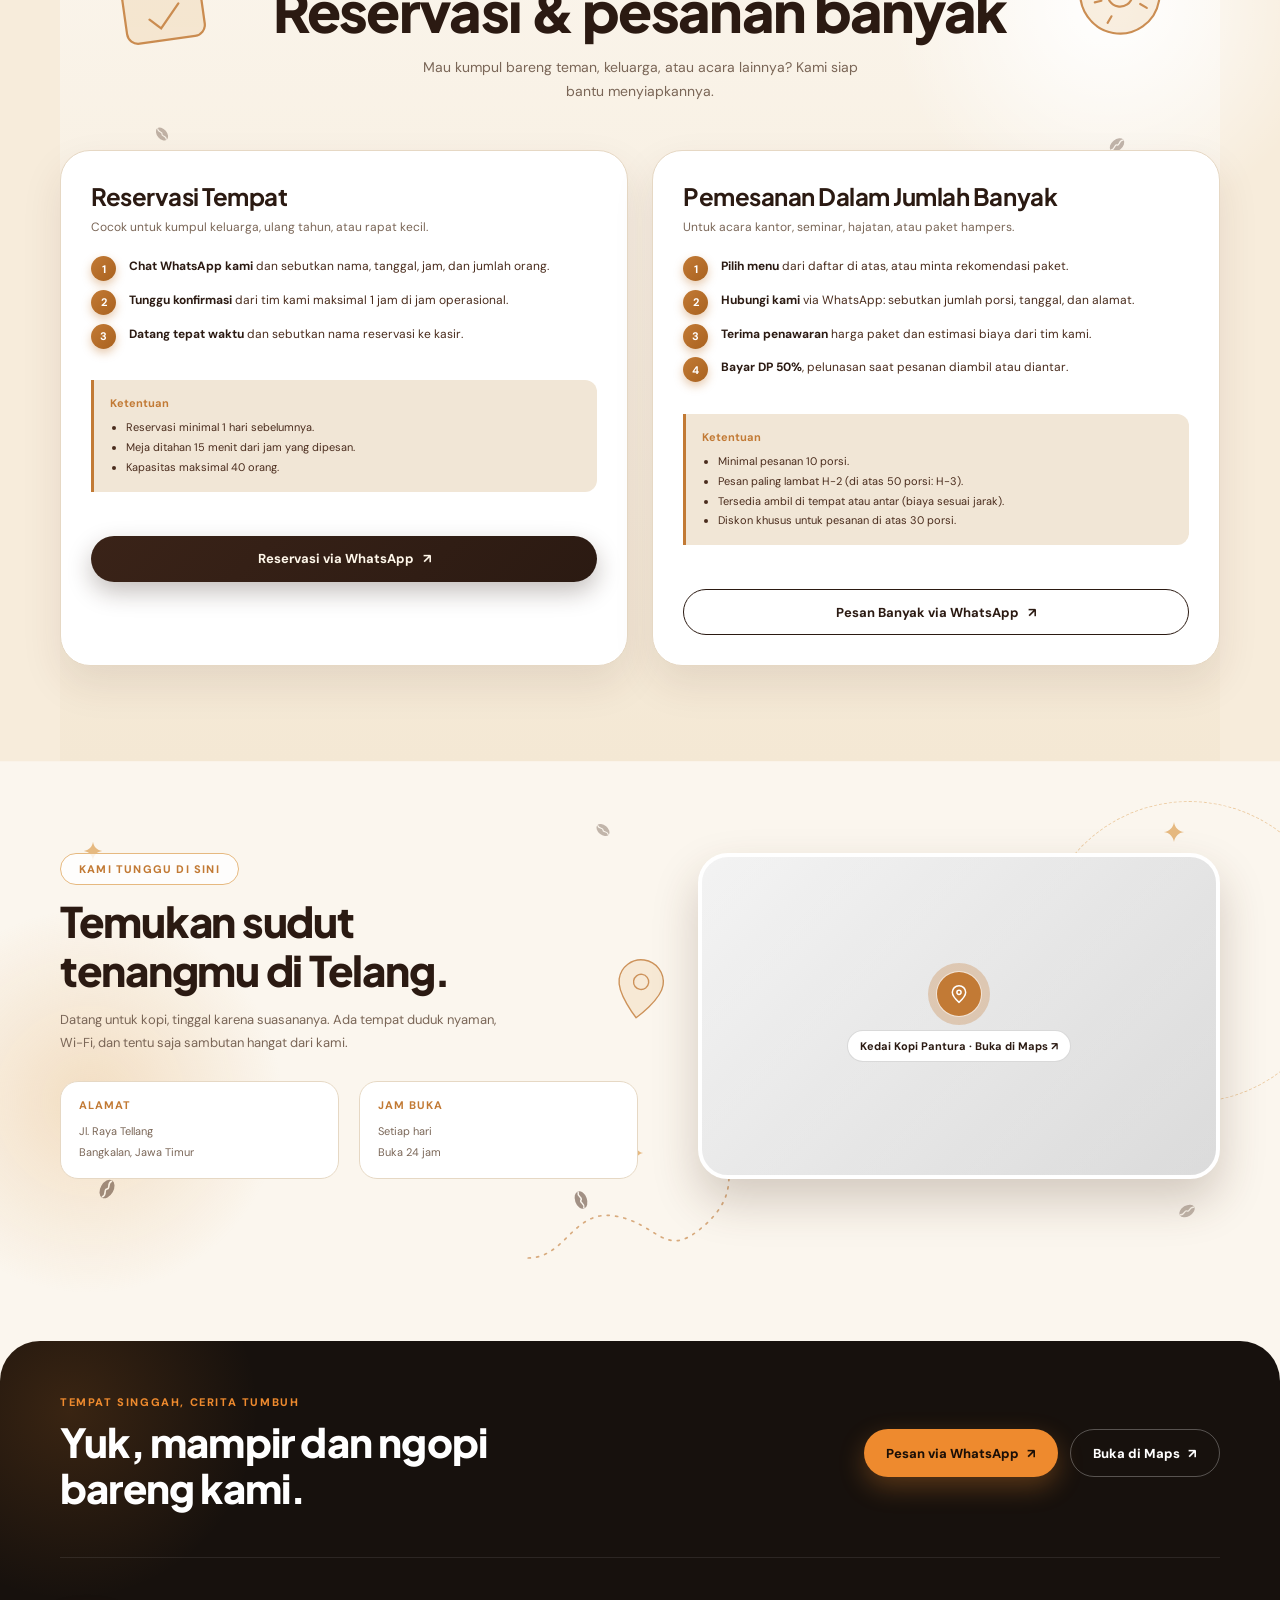
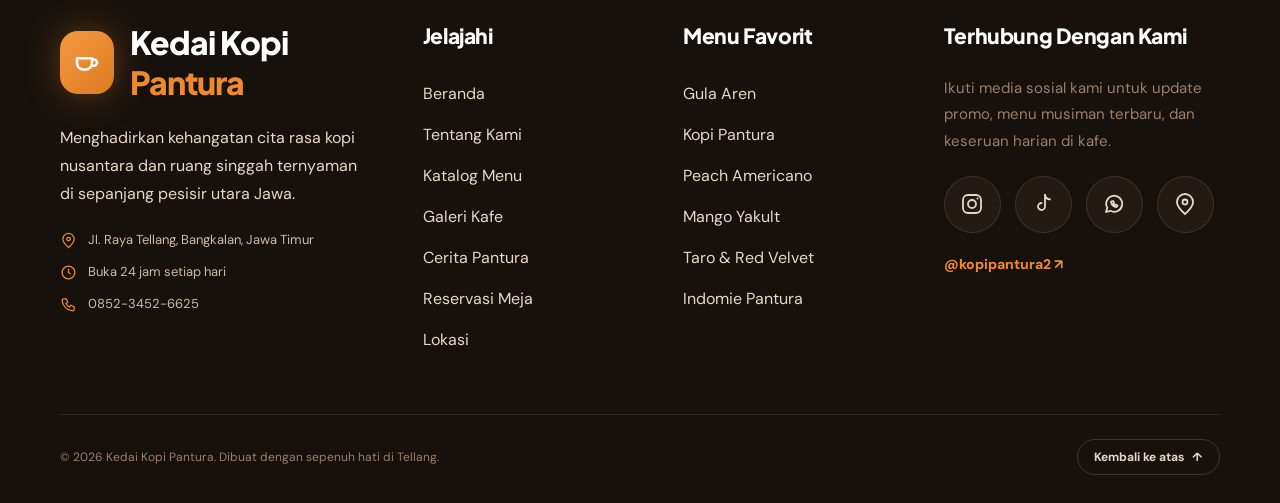
